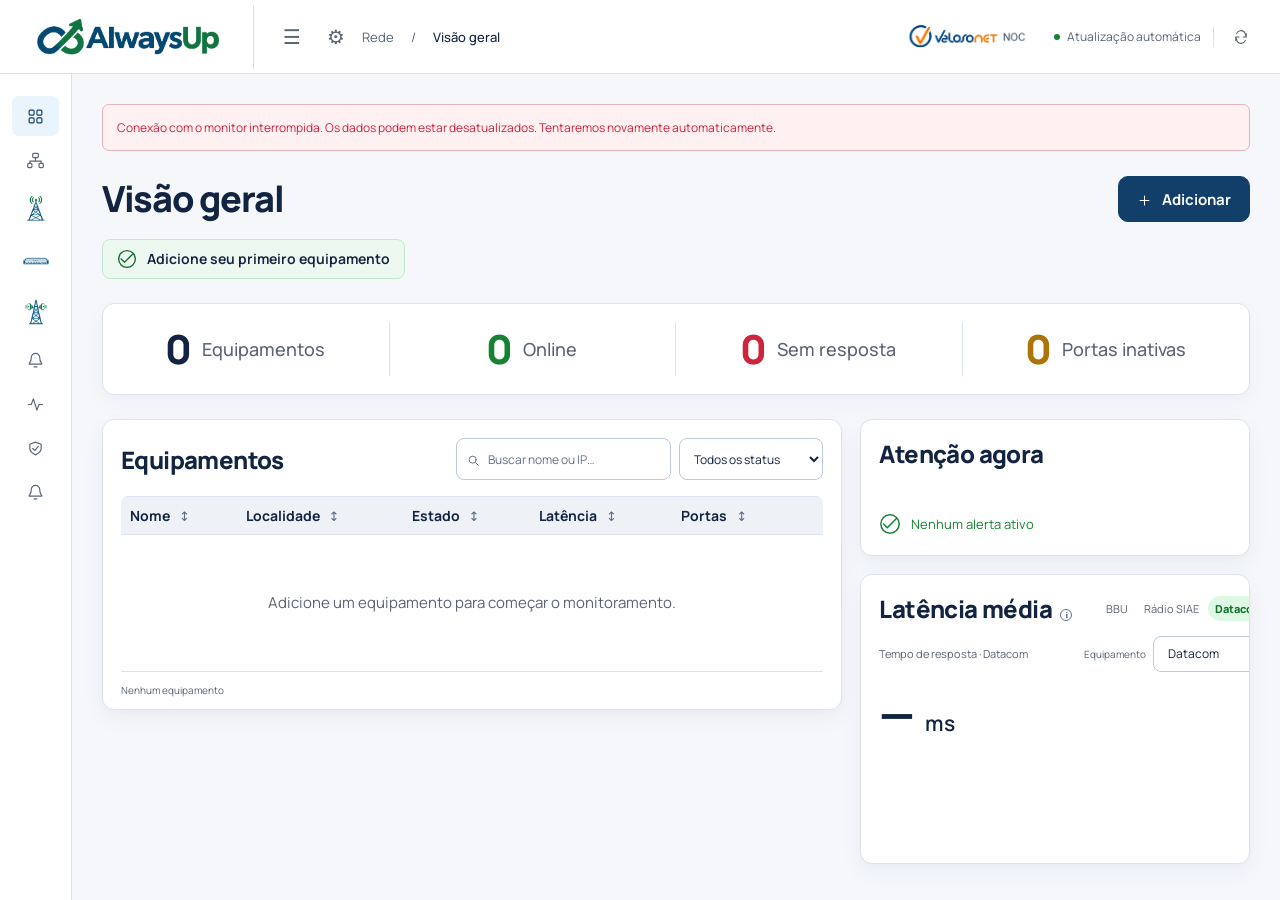
==== static/index.html @ 1c0dcfd3 "Monitora adjacencias OSPF das INFOVIAs pelo Escritorio Tefe" ====
<!DOCTYPE html>
<html lang="pt-BR">
<head><meta charset="utf-8"><meta name="viewport" content="width=device-width,initial-scale=1"><meta name="theme-color" content="#ffffff"><title>AlwaysUp · Monitoramento</title><link rel="icon" type="image/svg+xml" href="/static/favicon.svg"><link rel="stylesheet" href="/static/style.css"><link rel="stylesheet" href="/static/theme.css"><link rel="stylesheet" href="/static/layout.css"><script src="/static/app.js?v=huawei-infovia-ten23-5" defer></script><link rel="stylesheet" href="/static/traffic.css"><script src="/static/traffic.js" defer></script><link rel="stylesheet" href="/static/data-management.css"><script src="/static/data-management.js" defer></script><link rel="stylesheet" href="/static/notifications.css"><script src="/static/notifications.js" defer></script><link rel="stylesheet" href="/static/modern.css?v=latency-kind-1"><link rel="stylesheet" href="/static/backbone.css?v=ospf-9"><script src="/static/radio-map-state.js?v=access-2" defer></script><script src="/static/backbone-layout.js?v=compact-2" defer></script><script src="/static/ospf-state.js?v=1" defer></script><script src="/static/backbone.js?v=ospf-12" defer></script><link rel="stylesheet" href="/static/accessibility.css"><script src="/static/accessibility.js?v=compact-default-1" defer></script><link rel="preload" href="/static/fonts/Manrope-Variable.ttf" as="font" type="font/ttf" crossorigin><link rel="stylesheet" href="/static/typography.css?v=manrope-1"><link rel="stylesheet" href="/static/overview.css?v=compact-1"><script src="/static/overview.js?v=radio-routes-1" defer></script><link rel="stylesheet" href="/static/radio-routes.css?v=compact-2"><link rel="stylesheet" href="/static/equipment-cards.css?v=fluid-grid-3"></head>
<body data-layout="compact" data-view="overview">
<a class="skip-link" href="#main-content">Pular para o conteúdo principal</a>
<aside class="sidebar" id="main-sidebar">
  <a class="brand" href="/" aria-label="AlwaysUp — início"><img class="brand-logo" src="/static/alwaysup.png" alt="AlwaysUp" width="2172" height="724"></a>
  <div class="client-brand"><img src="/static/velosonet-noc.png" alt="Velosonet NOC" width="2172" height="724"></div>
  <div class="nav-label">PAINEL DE REDE</div>
  <nav aria-label="Navegação principal">
    <button class="nav-item active" data-page="overview" aria-current="page"><span data-icon="grid"></span>Visão geral</button>
    <button class="nav-item" data-page="backbone" title="Backbone Veloso NOC" aria-label="Backbone Veloso NOC"><span data-icon="network"></span>Backbone Veloso NOC</button>
    <button class="nav-item" data-page="bbus" title="BBU's"><span data-icon="lte"></span>BBU's<span class="nav-count" id="bbu-count">0</span></button>
    <button class="nav-item" data-page="datacoms" title="Datacoms"><span data-icon="datacom"></span>Datacoms<span class="nav-count" id="datacom-count">0</span></button>
    <button class="nav-item" data-page="siae" title="Rádios SIAE" aria-label="Rádios SIAE"><span data-icon="siae"></span>Rádios SIAE<span class="nav-count" id="siae-count">0</span></button>
    <button class="nav-item" data-page="alerts"><span data-icon="bell"></span>Eventos<span class="alert-dot" id="alert-dot" hidden></span></button>
    <button class="nav-item" data-page="availability" title="Disponibilidade" aria-label="Disponibilidade"><span data-icon="activity"></span>Disponibilidade</button>
    <button class="nav-item" data-page="backups" title="Backups" aria-label="Backups"><span data-icon="shield"></span>Backups</button>
    <button class="nav-item" data-page="notifications" title="Notificações" aria-label="Notificações"><span data-icon="bell"></span>Notificações</button>
  </nav>
</aside>
<div class="app-shell">
<header class="topbar"><div class="topbar-left"><a class="overview-header-brand" href="/" aria-label="AlwaysUp — início"><img src="/static/alwaysup.png" alt="AlwaysUp" width="2172" height="724"></a><button type="button" class="icon-button sidebar-toggle" id="sidebar-toggle" aria-controls="main-sidebar" aria-expanded="true" aria-label="Recolher menu" title="Recolher menu">☰</button><button type="button" class="icon-button menu-preferences" id="menu-preferences" aria-label="Ajustar largura do menu" title="Ajustar menu" aria-haspopup="dialog">⚙</button><div class="breadcrumb">Rede <span>/</span> <strong id="breadcrumb">Visão geral</strong></div></div><div class="topbar-right"><img class="client-brand-mobile" src="/static/velosonet-noc.png" alt="Velosonet NOC" width="2172" height="724"><span class="live-label"><i class="live-dot"></i> Atualização automática</span><span class="top-divider"></span><button class="icon-button" id="refresh" title="Atualizar agora" aria-label="Atualizar agora" data-icon="refresh"></button></div></header>
<main id="main-content" tabindex="-1">
  <div id="connection-error" class="connection-error" role="alert" hidden></div>
  <section class="page-heading"><div><div class="eyebrow">CENTRAL DE OPERAÇÕES</div><h1 id="page-title" tabindex="-1">Visão geral</h1><p id="page-description">Disponibilidade, sinais e eventos da sua rede.</p></div><div class="heading-actions"><button class="button primary" id="add-device"><span data-icon="plus"></span><span id="add-device-label">Adicionar equipamento</span></button></div></section>
  <div class="reading-banner" id="reading-banner" role="status" hidden><span data-icon="info"></span><div><strong>Atualização visual pausada para leitura</strong><span>O monitoramento continua em segundo plano. Feche a saída ou retome para ver as novas leituras.</span></div><button type="button" id="resume-live">Retomar atualização</button></div>
  <div class="status-strip"><span><i class="live-dot"></i><strong id="network-status">Aguardando equipamentos</strong><span class="muted" id="network-subtitle">Adicione seu primeiro dispositivo</span></span><span class="last-update" id="last-update">Sincronizando…</span></div>
  <section class="metrics" id="metrics" aria-label="Resumo da rede"></section>
  <div id="overview-workspace" class="overview-workspace"></div>
  <section class="overview-grid" id="overview-charts">
    <article class="panel chart-panel"><div class="panel-heading"><div><h2>Latência média <span class="info-mark" title="Média por instante das respostas de ping do tipo selecionado. Perdas não contam como zero. A linha é interrompida nos instantes sem respostas.">i</span></h2><p id="latency-scope">Tempo de resposta · Datacom</p></div><label class="latency-filter" for="latency-kind">Equipamento<select id="latency-kind" aria-controls="latency-chart chart-average"><option value="ping">BBU</option><option value="siae">Rádio SIAE</option><option value="datacom" selected>Datacom</option></select></label></div><div class="chart-summary"><strong id="chart-average">— <small>ms</small></strong><span id="latency-sample-scope">Média por instante</span></div><div class="chart-container" id="latency-chart"></div><div class="chart-footer"><span><i class="legend-dot"></i> Latência média</span><span>ICMP · até 720 amostras</span></div></article>
    <article class="panel event-panel"><div class="panel-heading"><div><h2>Últimos eventos</h2><p>O que está acontecendo na sua rede</p></div><span data-icon="activity"></span></div><div id="recent-events"></div><button class="text-button" id="all-events">Ver todos os eventos <span>→</span></button></article>
  </section>
  <span id="devices-home" hidden></span><section class="panel devices-panel" id="devices-section"><div class="panel-heading table-heading"><div><h2><span id="table-title">Equipamentos</span> <span class="count-chip" id="table-count">0</span></h2><p id="table-description">Acompanhe a disponibilidade de cada ponto da rede.</p></div><div class="table-controls" id="device-filters"><label class="search"><span data-icon="search"></span><input type="search" id="search" placeholder="Buscar nome ou IP…" aria-label="Buscar equipamento"></label><label class="sr-only" for="state-filter">Filtrar por status</label><select id="state-filter"><option value="all">Todos os status</option><option value="online">Online</option><option value="unstable">Instável</option><option value="offline">Sem ping</option><option value="pending">Aguardando</option><option value="error">Erro de coleta</option></select></div></div><div class="table-scroll"><table><thead><tr><th>Equipamento</th><th>Endereço IP</th><th>Status</th><th>Latência</th><th>Perdas consecutivas</th><th>Última checagem</th><th><span class="sr-only">Ações</span></th></tr></thead><tbody id="device-rows"></tbody></table></div><div class="table-footer"><span id="table-summary">Nenhum equipamento</span><span><i class="live-dot"></i> Ping por equipamento · alerta após 20 perdas</span></div></section>
  <section class="panel equipment-panel" id="bbu-section" hidden aria-label="Cartões das BBUs"><div class="panel-heading equipment-panel-heading"><div><h2>BBUs monitoradas</h2><p>Ping, latência e perdas por equipamento.</p></div><div class="equipment-card-toolbar" id="bbu-toolbar"></div></div><div class="bbu-card-grid" id="bbu-content"></div></section>
  <section class="panel equipment-panel" id="ports-section" hidden><div class="panel-heading equipment-panel-heading"><div><h2>Datacoms monitorados</h2><p>Portas, sinais e circuitos por equipamento.</p></div><div class="datacom-toolbar equipment-card-toolbar" id="datacom-toolbar" hidden></div><div class="traffic-panel-actions"><button type="button" class="button secondary" id="open-traffic-dashboard"><span data-icon="activity"></span>Consumo 24h</button><span class="subtle-tag">Datacom</span></div></div><div id="ports-content"></div><ul class="circuit-legend" aria-label="Estados dos circuitos"><li><i class="online" aria-hidden="true"></i>Funcionando</li><li><i class="unstable" aria-hidden="true"></i>Alerta</li><li><i class="offline" aria-hidden="true"></i>Sem ping</li><li><i class="pending" aria-hidden="true"></i>Sem leitura</li></ul></section>
  <section class="panel equipment-panel" id="siae-section" hidden><div class="panel-heading equipment-panel-heading"><div><h2>Trechos de rádio</h2><p>Ping e consumo organizados por trecho e rede.</p></div><div class="equipment-card-toolbar" id="radio-toolbar" hidden></div></div><div class="radio-legend" aria-label="Estado dos rádios"><span class="radio-up">● Respondendo até 200 ms</span><span class="radio-high">● Ping acima de 200 ms</span><span class="radio-down">● Sem ping</span><span>● Sem leitura</span></div><div id="siae-content" class="siae-cards"></div></section>
  <section class="panel" id="alerts-section" hidden><div class="panel-heading"><div><h2>Histórico de eventos</h2><p>Quedas, recuperações e erros de coleta.</p></div></div><div id="alerts-content"></div></section>
  <section id="availability-section" hidden aria-labelledby="availability-title">
    <div class="panel report-controls"><div><h2 id="availability-title">Histórico de disponibilidade</h2><p id="availability-period">Carregando período…</p></div><div class="report-actions"><label class="sr-only" for="availability-days">Período do relatório</label><select id="availability-days"><option value="7">7 dias</option><option value="30">30 dias</option></select><button class="button secondary" id="refresh-availability" type="button"><span data-icon="refresh"></span>Atualizar</button></div></div>
    <p class="report-note">O histórico começa nesta atualização. A disponibilidade considera o tempo com resposta ou perda de ping. Erros de coleta e períodos sem medição ficam separados. Quedas confirmadas seguem a regra da 21ª perda consecutiva.</p>
    <p id="availability-error" class="form-error" role="alert" hidden></p>
    <div id="availability-summary" class="report-summary"></div>
    <div class="report-toolbar"><label class="search"><span data-icon="search"></span><input type="search" id="availability-search" placeholder="Buscar nome ou IP…" aria-label="Buscar equipamento no histórico"></label><div class="availability-legend"><span><i class="up"></i>Com resposta</span><span><i class="down"></i>Sem resposta</span><span><i class="error"></i>Erro de coleta</span><span><i class="missing"></i>Sem medição</span></div></div>
    <div id="availability-results" class="availability-grid" aria-live="polite"></div>
  </section>
  <section id="backups-section" hidden aria-labelledby="backups-title">
    <div class="panel backup-intro"><div><div class="eyebrow">SEUS DADOS PROTEGIDOS</div><h2 id="backups-title">Backup do monitoramento</h2><p>Cadastros, histórico e chave das credenciais em um único arquivo.</p></div><button class="button primary" id="create-backup" type="button"><span data-icon="shield"></span>Criar e baixar backup</button></div>
    <p class="report-note">O programa cria uma cópia automática por dia enquanto estiver ligado e mantém as últimas 7. Você também pode guardar até 5 cópias manuais neste computador. Baixe uma cópia para outro local: backups no mesmo disco não protegem contra a perda dele.</p>
    <p class="backup-warning">O arquivo inclui a chave que permite recuperar as credenciais dos equipamentos. Guarde-o em um local protegido e compartilhe somente com pessoas autorizadas.</p>
    <p id="backups-status" class="report-note" role="status"></p>
    <p id="backups-error" class="form-error" role="alert" hidden></p>
    <div class="panel" id="backups-list" aria-live="polite"></div>
    <details class="panel restore-help"><summary>Como restaurar um backup</summary><p>Pare o programa, mantenha o ZIP baixado e restaure em uma pasta nova. Seus dados atuais serão preservados. O backup é validado antes da restauração.</p><h3>Windows · PowerShell</h3><p>Na pasta do projeto, ajuste o caminho do ZIP e execute:</p><pre>.venv\Scripts\python.exe backups.py restore "C:\caminho\backup.zip" --destination ".data-restaurada"
$env:MONITOR_DATA_DIR = "$PWD\.data-restaurada"
.venv\Scripts\python.exe -m uvicorn app:app --host 127.0.0.1 --port 8000</pre><h3>Linux / macOS</h3><pre>.venv/bin/python backups.py restore "/caminho/backup.zip" --destination ".data-restaurada"
MONITOR_DATA_DIR="$PWD/.data-restaurada" bash start.sh</pre><p>Use uma pasta de destino que ainda não exista. Nas próximas inicializações, mantenha MONITOR_DATA_DIR apontando para a pasta restaurada. Não é necessário importar equipamentos novamente.</p></details>
  </section>
  <section id="notifications-section" hidden aria-labelledby="notifications-title">
    <div class="panel notification-intro"><div><div class="eyebrow">ALERTAS FORA DO PAINEL</div><h2 id="notifications-title">Telegram · alertas da sua rede</h2><p>Receba quedas e recuperações em uma conversa ou grupo do Telegram.</p></div><span id="notification-enabled-status" class="subtle-tag">Desativado</span></div>
    <p id="notification-demo-note" class="report-note" hidden>A demonstração não acessa sua configuração nem envia mensagens reais.</p>
    <p id="notification-error" class="form-error" role="alert" hidden></p>
    <p id="notification-feedback" class="report-note" role="status"></p>
    <div class="notification-grid"><form id="notification-form" class="panel notification-form"><fieldset id="notification-fields"><legend>Configuração de envio</legend>
      <label class="notification-toggle"><input type="checkbox" name="enabled">Ativar alertas automáticos</label>
      <p class="report-note">Configure e teste primeiro. Ao ativar, somente novos eventos serão enviados; o histórico anterior não é reenviado.</p>
      <label class="field">Token do bot<input name="token" type="password" autocomplete="new-password" maxlength="4096" placeholder="Token fornecido pelo BotFather"><small id="notification-token-help">O token fica criptografado e nunca é exibido novamente.</small></label>
      <label class="field">Chat ID de destino<input name="chat_id" inputmode="text" maxlength="21" autocomplete="off" placeholder="Ex.: 123456789 ou -1001234567890"><small>Use o ID da sua conversa ou grupo. Não use o telefone nem o ID do bot (número antes dos dois-pontos no token). Grupos costumam ter ID negativo.</small></label>
      <button type="button" class="button secondary" id="find-notification-chats" disabled>Buscar conversas</button><p class="report-note">Salve o token primeiro. Depois envie /start ao bot no Telegram e clique em Buscar conversas.</p>
      <label class="field" id="notification-chat-picker" hidden>Conversas encontradas<select id="notification-chat-options"><option value="">Selecione uma conversa…</option></select><small>Após escolher, salve a configuração para confirmar o destino.</small></label>
      <div class="notification-topics"><strong>Quais eventos enviar</strong><label><input type="checkbox" name="notify_ping" checked>Queda e recuperação de ping (21 perdas)</label><label><input type="checkbox" name="notify_ports" checked>Portas Datacom: Down e recuperação</label><label><input type="checkbox" name="notify_circuits" checked>Circuitos: queda e recuperação pelo Datacom</label><label><input type="checkbox" name="notify_collection">Erros de coleta e recuperação da banda SIAE</label></div>
      <label class="field">Intervalo entre resumos (segundos)<input name="batch_seconds" type="number" min="15" max="300" value="30"><small>Até 3 eventos por mensagem. Ocorrências excedentes aguardam o próximo resumo.</small></label>
      <div class="notification-actions"><button class="button primary" id="save-notification" type="submit">Salvar configuração</button><button class="button secondary" id="test-notification" type="button" disabled>Enviar teste</button></div>
      <p class="report-note">Salvar não envia um teste. O botão Enviar teste envia uma mensagem real ao destino salvo. O envio pelo bot não exige um modelo de mensagem aprovado.</p>
      <button class="text-button" id="remove-notification" type="button">Desativar e remover credenciais</button>
    </fieldset></form>
    <div class="notification-side"><article class="panel notification-help"><h3>Como configurar no Telegram</h3><ol><li>No Telegram, abra o perfil oficial <strong>@BotFather</strong>, envie <code>/newbot</code> e siga as instruções para criar um bot.</li><li>Copie o token fornecido, informe no campo Token do bot e salve com os alertas ainda desativados. Não envie esse token pelo chat.</li><li>Abra uma conversa com seu novo bot e envie <code>/start</code>. Para receber em grupo, adicione o bot ao grupo e envie <code>/start@NomeDoSeuBot</code>.</li><li>Clique em <strong>Buscar conversas</strong>, escolha o destino encontrado e salve. Você também pode informar um Chat ID que já conheça.</li><li>Use <strong>Enviar teste</strong> e confira o recebimento no Telegram. Depois marque <strong>Ativar alertas automáticos</strong> e salve.</li></ol><p>O bot precisa ter permissão para enviar no grupo. Use um bot dedicado ao monitoramento: se ele estiver conectado a outro sistema por webhook, a busca de conversas pode ser recusada. O programa não remove webhooks nem apaga mensagens.</p><p>A busca mostra somente o nome e o ID das conversas que tiveram atividade recente com o bot; não retorna o conteúdo das mensagens. Se a conversa não aparecer, envie /start novamente e repita a busca.</p><a href="https://t.me/BotFather" target="_blank" rel="noopener noreferrer" class="design-options-link">Abrir BotFather ↗</a></article>
    <article class="panel notification-health"><h3>Acompanhamento dos envios</h3><div id="notification-stats"></div><p id="notification-last-success" class="report-note"></p><p class="report-note">As mensagens mostram 🔴 na falha e 🟢 na recuperação, com equipamento, causa e horários de Manaus (UTC−4). A recuperação também informa o tempo fora. O status indica a aceitação pela API do Telegram; confirme o recebimento no Telegram. Erros temporários têm até 3 tentativas. Falhas de configuração pausam a fila até corrigir e salvar ou testar novamente.</p></article></div></div>
    <section class="panel notification-history"><div class="panel-heading"><div><h2>Últimos eventos para envio</h2><p>Eventos agrupados podem compartilhar a mesma mensagem.</p></div><button type="button" class="button secondary" id="refresh-notifications">Atualizar</button></div><div id="notification-history"></div></section>
  </section>

<section id="backbone-section" hidden>
<div class="backbone-toolbar">
 <div class="backbone-overview"><strong>Fibra e rádio</strong></div>
 <div class="backbone-actions"><label class="backbone-view-label" for="backbone-scope">Trecho<select id="backbone-scope"><option value="all">Todos os trechos</option><option value="backbone">Manaus, Coari e Tefé</option><option value="tefe-tabatinga">Tefé → Tabatinga</option></select></label>
  <label class="backbone-view-label" for="backbone-display">Exibir<select id="backbone-display"><option value="traffic">Tráfego</option><option value="full">Todos os detalhes</option><option value="clean">Somente os pontos</option></select></label>
  <div class="map-view-controls" role="group" aria-label="Visualização do mapa"><button class="button secondary" id="backbone-zoom-out" aria-label="Reduzir mapa">−</button><output id="backbone-zoom-level" aria-live="polite">100%</output><button class="button secondary" id="backbone-zoom-in" aria-label="Ampliar mapa">+</button><button class="button secondary" id="backbone-fit">Ajustar à largura</button><button type="button" class="button secondary" id="backbone-fullscreen" aria-pressed="false">Tela cheia</button></div>
 </div>
</div>
<div id="backbone-ospf" class="ospf-panel" role="region" aria-label="OSPF das INFOVIAs no Escritório Tefé"></div>
<p id="backbone-error" class="form-error" hidden></p>
<a class="skip-link" href="#backbone-after-map">Pular o desenho do mapa</a>
<div class="backbone-scroll" tabindex="0" role="region" aria-label="Área de navegação do mapa" aria-describedby="map-move-help"><svg id="backbone-map" data-display="traffic" viewBox="0 0 1920 820" role="group" aria-label="Backbone Veloso NOC · fibras e rádios até Tabatinga"></svg></div>
<div class="backbone-footer" id="backbone-after-map" tabindex="-1">
 <div class="backbone-legend" aria-label="Legenda das fibras e rádios"><span class="up">● Fibra ativa</span><span class="down">● Caída</span><span class="map-radio-up">● Rádio ativo</span><span class="map-radio-high">● Rádio acima de 200 ms</span><span class="error">● Erro de coleta</span><span>┄ Sem leitura / manutenção</span></div>
 <span id="backbone-summary" role="status">Carregando fibras…</span>
 <details class="backbone-help"><summary>Como usar o mapa</summary><div><p class="map-move-help" id="map-move-help">Arraste para mover. Pelo teclado: setas para mover, + e − para zoom. Use Ajustar à largura para ampliar o desenho; se necessário, role para baixo ou use Tela cheia.</p><p class="backbone-note">Passe o mouse, use Tab ou toque em um enlace para consultar seus dados. Cada ponto de rádio agrupa os APs e STs da localidade; clique no ponto ou no enlace para consultar ou cadastrar cada equipamento. Clique em um ponto para cadastrar ou abrir o equipamento. Em Exibir, escolha Todos os detalhes para mostrar IPs e sinais no desenho. As leituras dependem do cadastro e da coleta.</p></div></details>
</div>
</section>
<div id="backbone-info" class="backbone-info" role="region" aria-label="Detalhes da fibra" hidden></div>
<dialog id="backbone-port-dialog"><form id="backbone-port-form"><div class="dialog-heading"><h2>Portas da fibra</h2><button type="button" class="icon-button" id="backbone-port-close" aria-label="Fechar">×</button></div><p id="backbone-port-context"></p><label class="field">Porta da origem<input name="port_a" maxlength="80" placeholder="Ex.: ten-gigabit-ethernet:1/1/3"></label><label class="field">Porta do destino<input name="port_b" maxlength="80" placeholder="Ex.: ten-gigabit-ethernet:1/1/9"></label><label><input name="maintenance" type="checkbox">Em manutenção / reparo</label><p class="muted">Deixe vazio para manter a ponta pendente. Identifique Gigabit e Ten separadamente.</p><p id="backbone-port-error" class="form-error" hidden></p><button class="button primary" type="submit">Salvar portas</button></form></dialog>
</main>
</div>
<dialog id="overview-actions" aria-labelledby="overview-actions-title"><div class="dialog-heading"><h2 id="overview-actions-title">Equipamento</h2><button type="button" class="icon-button" id="overview-actions-close" aria-label="Fechar ações">×</button></div><div id="overview-actions-buttons"></div></dialog>
<dialog id="device-dialog"><form id="device-form"><div class="dialog-heading"><div><div class="eyebrow">NOVO EQUIPAMENTO</div><h2 id="device-dialog-title">Adicionar equipamento</h2></div><button type="button" class="icon-button close-dialog" aria-label="Fechar" data-icon="close"></button></div><p class="dialog-description">Cadastre um IP para começar a acompanhar sua rede.</p><div class="type-picker"><label><input type="radio" name="kind" value="ping" checked><span><span data-icon="lte"></span><strong>BBU (ping)</strong><small>Disponibilidade e latência</small></span></label><label><input type="radio" name="kind" value="datacom"><span><span data-icon="datacom"></span><strong>Datacom / Huawei via SSH</strong><small>Ping, portas e sinal óptico</small></span></label><label class="siae-type"><input type="radio" name="kind" value="siae"><span><span data-icon="siae"></span><strong>Rádio SIAE</strong><small>Ping e consumo dos TRX A + B</small></span></label></div><div id="siae-fields" hidden><div class="form-grid radio-route-fields"><label class="field">Trecho de rádio<select name="radio_route"><option value="tefe-tabatinga">Tefé → Tabatinga</option><option value="coari-tefe">Coari → Tefé</option></select></label><label class="field" id="radio-network-field" hidden>Rede<select name="radio_network"><option value="">Selecione a rede</option><option value="1">Rede 1</option><option value="2">Rede 2</option></select></label></div><details class="advanced" id="siae-config"><summary>Consumo de banda · ALFOplus2</summary><label class="siae-enable"><input type="checkbox" name="siae_enabled">Ativar leitura automática de banda</label><p id="siae-setup-note">Configure o acesso ao rádio para consultar o consumo. A senha e a sessão ficam criptografadas no computador que executa o programa.</p><label class="field">Acesso ao rádio<select name="siae_auth_mode"><option value="login">Login automático com usuário e senha</option><option value="session">Sessão manual (Id)</option></select></label><div id="siae-login-fields"><label class="field">Usuário do rádio<input name="siae_username" maxlength="100" autocomplete="off"></label><label class="field">Senha do rádio<input name="siae_password" type="password" maxlength="500" autocomplete="new-password"><small id="siae-password-help">Informe a senha diretamente aqui. O programa entra no rádio e renova a sessão quando necessário.</small></label></div><div class="form-grid"><label class="field">Protocolo<select name="siae_scheme"><option value="http">HTTP</option><option value="https">HTTPS</option></select></label><label class="field">Porta web<input name="siae_port" type="number" min="1" max="65535" value="80"></label></div><label class="field" id="siae-session-field">Sessão da interface web (Id)<input name="siae_session" type="password" autocomplete="new-password" maxlength="512" placeholder="Cole somente o valor de Id"><small id="siae-session-help">Copie no seu navegador e cole aqui. Não precisa enviar a sessão no chat.</small></label><label class="field">Como o rádio apresenta o tráfego<select name="siae_mode"><option value="single">Uma interface TRX</option><option value="pair">Duas interfaces separadas: TRX A + B</option></select><small>Na tela enviada, TRX é Gi0/3, índice 3. Use duas interfaces apenas quando cada TRX tiver seu próprio contador; não some o mesmo contador duas vezes.</small></label><div class="form-grid"><label class="field"><span id="siae-interface-a-label">Índice da interface TRX</span><input name="siae_interface_a" type="number" min="1" max="2147483647" value="3"></label><label class="field" id="siae-interface-b-field" hidden>Índice da interface TRX B<input name="siae_interface_b" type="number" min="1" max="2147483647"></label></div><label class="field">Intervalo da banda (segundos)<input name="siae_poll_interval" type="number" min="2" max="5" value="2"><small>O consumo usa os bytes recebidos (RX). A primeira consulta prepara a medição; o valor aparece após a próxima leitura válida.</small></label></details></div><label class="field">Nome do equipamento<input name="name" required maxlength="80" placeholder="Ex.: Datacom • Core principal"></label><div class="form-grid"><label class="field">Endereço IP<input name="host" required placeholder="Ex.: 192.168.1.1" autocomplete="off"></label><label class="field">Intervalo do ping (segundos)<input name="interval" type="number" min="1" max="300" value="1" required></label></div><label class="field">Tempo máximo de resposta do ping (segundos)<input name="ping_timeout" type="number" min="1" max="30" step="0.5" value="4" required><small>Independente do intervalo. Se a resposta demorar mais que o intervalo, a próxima tentativa aguarda a atual terminar.</small></label><div class="form-note"><span data-icon="info"></span><span>O alerta “sem ping” aparece na <strong>21ª perda consecutiva</strong>. Uma resposta bem-sucedida zera a contagem.</span></div><div id="ssh-fields" hidden><button type="button" class="button secondary" id="huawei-preset">Usar Huawei S6730 · portas 11, 12 e 23</button><p class="dialog-description">Preenche as portas e os comandos de consulta VRP. Informe as credenciais SSH abaixo para iniciar a leitura.</p><div class="section-divider">CONEXÃO SSH</div><div class="form-grid"><label class="field">Usuário<input name="username" autocomplete="off"></label><label class="field">Porta SSH<input name="ssh_port" type="number" min="1" max="65535" value="22"></label></div><label class="field">Senha<input name="password" type="password" autocomplete="new-password"><small id="password-help">Armazenada de forma criptografada no servidor.</small></label><label class="field">Impressão digital SSH (SHA256)<input name="fingerprint" placeholder="SHA256:…" autocomplete="off"><small>Obtenha a impressão digital por um canal confiável, como o console do equipamento ou o administrador. A chave será verificada antes da autenticação.</small></label><label class="field">Posição no circuito (opcional)<input name="circuit_position" type="text" inputmode="decimal" pattern="[0-9]+([.,][0-9]+)?" placeholder="Ex.: 2.1"><small>Aceita ponto ou vírgula. Ex.: 2 → 2.1 → 2.2 → 3, para trechos com duas rotas. Use posições de 1 a 10000. Os Datacoms sem posição aparecem no final.</small></label><details class="advanced device-circuit-config" id="device-circuit-config"><summary>Ping de circuitos (opcional) <span class="count-chip" id="device-circuit-count">0</span></summary><p>Configure apenas os IPs que este Datacom deve pingar por SSH. Deixe a lista vazia nos demais Datacoms. Se o nome ficar vazio, será usado o IP.</p><div id="device-circuit-rows"></div><button type="button" class="button secondary" id="add-device-circuit"><span data-icon="plus"></span>Adicionar IP</button><p>As alterações nos IPs são aplicadas ao salvar o Datacom. Cancelar mantém a configuração anterior.</p></details><label class="field">Tipo de interface<select name="interface_type"><option value="auto">Automático (tipo único por número)</option><option value="mixed">Gigabit + Ten (selecionar portas)</option><option value="gigabit-ethernet">Gigabit Ethernet (Giga)</option><option value="ten-gigabit-ethernet">Ten Gigabit Ethernet (Ten)</option><option value="hundred-gigabit-ethernet">Hundred Gigabit Ethernet</option></select><small>Escolha um tipo ou Gigabit + Ten para selecionar portas dos dois tipos. Portas com o mesmo número são identificadas separadamente.</small></label><label class="field" id="single-port-field">Portas a acompanhar (opcional)<input name="ports" placeholder="Ex.: 1/1/21, 1/1/22"><small>Deixe vazio para detectar todas as portas. Para selecionar apenas algumas, separe os nomes por vírgula.</small></label><div id="mixed-port-fields" hidden><label class="field">Portas Ten Gigabit<input name="ten_ports" placeholder="Ex.: 10, 11, 12"><small>Use 10, 11, 12 para 1/1/10, 1/1/11 e 1/1/12. Para outro slot, informe o caminho completo.</small></label><label class="field">Portas Gigabit<input name="giga_ports" placeholder="Ex.: 19, 20"><small>Apenas as portas destas listas serão monitoradas. Giga 10 não entra por você ter selecionado Ten 10.</small></label></div><details class="advanced"><summary>Comandos do equipamento</summary><label class="field">Listar portas e descrições<input name="status_command" value="show interface link"></label><label class="field">Consultar sinais ópticos<input name="optics_command" value="show interface transceivers"></label><label class="field">Consultar utilização de banda<input name="utilization_command" value="show interface utilization"><small>Consulta geral, sem {port}. Deixe vazio para desativar apenas a leitura de banda.</small></label><p>O formato de saída varia por modelo. Saídas não reconhecidas aparecem como “Não identificado”, sem inventar medições.</p></details></div><p class="form-error" id="form-error" role="alert" hidden></p><div class="dialog-actions"><button type="button" class="button secondary close-dialog">Cancelar</button><button type="submit" class="button primary" id="save-device"><span data-icon="plus"></span>Adicionar equipamento</button></div></form></dialog>
<dialog id="port-name-dialog"><form id="port-name-form"><div class="dialog-heading"><h2>Nome da porta</h2><button type="button" class="icon-button close-port-name" aria-label="Fechar">×</button></div><p class="dialog-description" id="port-name-context"></p><label class="field">Nome exibido<input name="display_name" id="port-display-name" maxlength="120" placeholder="Ex.: Entrada do circuito • Anori"><small>Deixe vazio para voltar à descrição do equipamento.</small></label><div class="original-description"><span>Descrição no equipamento</span><p id="port-original-description"></p></div><p class="form-error" id="port-name-error" role="alert" hidden></p><div class="dialog-actions"><button type="button" class="button secondary close-port-name">Cancelar</button><button type="submit" class="button primary" id="save-port-name">Salvar nome</button></div></form></dialog>
<dialog id="metric-dialog" aria-labelledby="metric-dialog-title" aria-describedby="metric-dialog-description"><div class="dialog-heading"><h2 id="metric-dialog-title">Resumo da rede</h2><button type="button" class="icon-button" id="close-metric-list" aria-label="Fechar lista" data-icon="close"></button></div><p class="dialog-description" id="metric-dialog-description"></p><p class="metric-list-note" id="metric-dialog-note" hidden>Há Datacoms com erro na consulta SSH. As portas desses equipamentos não têm leitura atual e não entram nesta lista.</p><div id="metric-dialog-results"></div><div class="metric-dialog-footer"><small>A lista permanece estável para leitura. O monitoramento continua.</small><button type="button" class="button secondary" id="refresh-metric-list"><span data-icon="refresh"></span>Atualizar lista</button></div></dialog>
<dialog id="detail-dialog"><div id="detail-content"></div></dialog>
<dialog id="traffic-dialog" aria-labelledby="traffic-title"><div class="dialog-heading"><div><div class="eyebrow">TRÁFEGO RECEBIDO · RX</div><h2 id="traffic-title">Consumo das portas · 24 horas</h2></div><button type="button" class="icon-button" id="close-traffic" aria-label="Fechar gráficos" data-icon="close"></button></div><p class="dialog-description" id="traffic-period">Últimas 24 horas · valores em bps, Kbps, Mbps ou Gbps</p><div class="traffic-filters"><label class="field">Datacom<select id="traffic-device"><option value="all">Todos os Datacoms</option></select></label><label class="field">Porta<select id="traffic-port"><option value="all">Todas as portas</option></select></label><label class="field">Buscar porta<input type="search" id="traffic-search" placeholder="Nome ou número da porta…"></label><button type="button" class="button secondary" id="refresh-traffic"><span data-icon="refresh"></span>Atualizar</button></div><label class="traffic-toggle"><input type="checkbox" id="traffic-include-zero">Incluir portas com apenas leituras zeradas</label><p class="traffic-history-note">O histórico começa com a instalação desta atualização. Falhas de coleta e períodos sem medição aparecem como lacunas. Média e pico consideram apenas leituras válidas.</p><p class="form-error" id="traffic-error" role="alert" hidden></p><div class="traffic-grid" id="traffic-charts" aria-live="polite"></div><div class="traffic-pagination"><span id="traffic-summary"></span><div><button type="button" class="button secondary" id="traffic-prev">Anterior</button><button type="button" class="button secondary" id="traffic-next">Próxima</button></div></div></dialog>
<dialog id="confirm-dialog"><div class="dialog-heading"><h2>Remover equipamento?</h2><button class="icon-button close-confirm" aria-label="Fechar" data-icon="close"></button></div><p id="confirm-description"></p><p class="muted" id="confirm-note">O monitoramento e as amostras de ping serão removidos. O histórico de eventos será preservado.</p><div class="dialog-actions"><button class="button secondary close-confirm">Cancelar</button><button class="button danger" id="confirm-remove">Remover equipamento</button></div></dialog>
<div class="toast" id="toast" role="status" hidden></div>
<dialog id="menu-settings" aria-labelledby="menu-settings-title"><div class="dialog-heading"><h2 id="menu-settings-title">Ajustar menu lateral</h2><button type="button" class="icon-button" id="menu-settings-close" aria-label="Fechar ajustes">×</button></div><label class="field" for="sidebar-width">Largura do menu expandido <output id="sidebar-width-value" for="sidebar-width">232 px</output></label><input type="range" id="sidebar-width" min="180" max="300" step="4" value="232"><p>Preferências salvas neste navegador. Use o botão ☰ para recolher ou expandir o menu.</p><button type="button" class="button secondary" id="sidebar-reset">Restaurar padrão</button></dialog>
</body></html>
---- static/style.css ----
:root{--bg:#f5f7fa;--ink:#1b293e;--muted:#8490a0;--line:#e9edf2;--green:#1ca986;--green-light:#e7f7f1;--navy:#111e31;--red:#de5866;--amber:#d59b2f;--font:'DM Sans',system-ui,sans-serif}*{box-sizing:border-box}body{margin:0;font:14px var(--font);color:var(--ink);background:var(--bg)}button,input,select{font:inherit}button,a,input,select{outline-offset:4px}button{cursor:pointer}button:disabled{cursor:wait;opacity:.65}button,a{ -webkit-tap-highlight-color:transparent}svg{width:19px;height:19px;vertical-align:middle;flex-shrink:0}button{border:0}a{color:inherit;text-decoration:none}[hidden]{display:none!important}.sidebar{position:fixed;inset:0 auto 0 0;width:244px;background:var(--navy);color:#a4afc0;display:flex;flex-direction:column;padding:31px 21px;z-index:10}.brand{display:flex;align-items:center;color:white;font-family:Manrope,var(--font);font-size:35px;font-weight:800;letter-spacing:-2px;padding:0 11px}.brand-dot{color:#57d6b2}.brand-icon{position:relative;background:#59d9b6;border-radius:10px;color:#112737;width:35px;height:35px;font:800 32px Manrope;line-height:29px;text-align:center;margin-right:12px;letter-spacing:-3px}.brand-icon span{font-size:21px;position:absolute;right:4px;top:0;line-height:18px}.workspace{display:flex;align-items:center;gap:10px;margin:34px 0 30px;padding:13px 9px;border:1px solid #2a3647;border-radius:9px;font-size:12px;color:#e2e8f0}.workspace small,.profile small{display:block;color:#8290a6;font-size:10px;margin-top:4px}.workspace-icon{display:grid;place-items:center;width:31px;height:31px;border-radius:7px;background:#2b3d51;color:#a6e9d5;font-weight:700}.chevron{margin-left:auto;color:#8190a6}.nav-label{font-size:9px;letter-spacing:1.5px;font-weight:700;margin:0 13px 15px;color:#65758c}.nav-item{display:flex;align-items:center;gap:12px;width:100%;background:transparent;color:#96a5ba;font-size:12px;padding:14px 12px;border-radius:7px;text-align:left;margin-bottom:5px;transition:.2s}.nav-item svg{width:17px;height:17px}.nav-item:hover{background:#1b2a3f;color:white}.nav-item.active{background:#203c40;color:#70dfbd}.nav-count{margin-left:auto;background:#2b4c4c;padding:2px 6px;border-radius:4px;font-size:10px}.alert-dot{width:6px;height:6px;border-radius:50%;background:#edb36a;margin-left:auto}.sidebar-bottom{margin-top:auto}.monitor-box{background:#17273a;border:1px solid #26364b;padding:15px 13px;border-radius:9px;margin-bottom:23px}.monitor-box strong{font-size:10px;color:#bed0de;margin-left:5px}.monitor-box p{font-size:10px;color:#6f839b;margin:9px 0}.mini-wave{color:#4aab91;letter-spacing:2px;overflow:hidden;white-space:nowrap;font-size:18px;height:23px}.profile{border-top:1px solid #263347;padding:20px 4px 0;display:flex;align-items:center;gap:9px;color:#ced9e6;font-size:11px}.profile>span:last-child{margin-left:auto}.profile svg{width:15px;color:#7d8fa6}.avatar{display:grid;place-items:center;width:33px;height:33px;border-radius:50%;background:#dbeee8;color:#427c6a;font-size:10px;font-weight:700}.profile .avatar{background:#2a4051;color:#b4daca}.avatar.small{width:30px;height:30px;font-size:9px}.app-shell{margin-left:244px}.topbar{height:76px;border-bottom:1px solid var(--line);display:flex;align-items:center;justify-content:space-between;padding:0 37px;background:#fff}.breadcrumb{font-size:11px;color:#8b97a7}.breadcrumb span{padding:0 14px;color:#c0c7d0}.breadcrumb strong{font-weight:500;color:#526177}.topbar-right{display:flex;align-items:center;gap:20px}.live-label{font-size:10px;color:#7c8999;display:flex;align-items:center;gap:7px}.live-dot{display:inline-block;width:6px;height:6px;background:#36b28d;border-radius:50%;flex-shrink:0}.top-divider{height:20px;border-left:1px solid var(--line)}.icon-button{display:inline-flex;align-items:center;justify-content:center;background:transparent;color:#8b97a7;width:30px;height:30px;border-radius:6px}.icon-button:hover{background:#eef2f6;color:var(--ink)}.icon-button svg{width:16px;height:16px}main{max-width:1640px;margin:0 auto;padding:35px 37px 18px}.page-heading{display:flex;align-items:center;justify-content:space-between;gap:20px;margin-bottom:28px}.eyebrow{font-size:9px;letter-spacing:1.7px;color:#8291a3;font-weight:700;margin-bottom:9px}h1{font:750 29px Manrope,var(--font);letter-spacing:-1px;margin:0 0 9px}.page-heading p{margin:0;color:#7e8b9c;font-size:12px}.heading-actions{display:flex;gap:10px}.button{display:inline-flex;align-items:center;justify-content:center;gap:8px;border-radius:7px;font-size:11px;font-weight:600;padding:12px 15px;white-space:nowrap}.button svg{width:15px;height:15px}.primary{background:#1c9f7c;color:#fff;box-shadow:0 3px 5px #16967412}.primary:hover{background:#168568}.secondary{background:#fff;border:1px solid #e0e6ed;color:#627186}.secondary:hover{background:#f3f6f9}.danger{background:#d34c5c;color:#fff}.status-strip{display:flex;align-items:center;justify-content:space-between;margin-bottom:20px;font-size:10px}.status-strip>span:first-child{display:flex;align-items:center;gap:7px}.status-strip strong{font-weight:500;color:#516073}.muted{color:var(--muted)}.last-update{font-size:9px;color:#909bac}.metrics{display:grid;grid-template-columns:repeat(4,minmax(0,1fr));gap:16px;margin-bottom:23px}.metric-card{border:1px solid var(--line);border-radius:10px;background:#fff;padding:19px 20px;position:relative;overflow:hidden}.metric-title{display:flex;align-items:center;justify-content:space-between;color:#788697;font-size:10px}.metric-icon{width:29px;height:29px;border-radius:8px;display:grid;place-items:center;background:#edf2f8;color:#7b8ba0}.metric-icon svg{width:15px;height:15px}.metric-value{font:750 32px Manrope,var(--font);line-height:1.2;margin:6px 0 10px;letter-spacing:-1px}.metric-bottom{font-size:9px;color:#93a0af;display:flex;gap:5px;align-items:center}.metric-bottom strong{font-weight:500;color:#65aa96}.metric-card.green .metric-icon{background:#eaf8f2;color:#2da780}.metric-card.red .metric-icon{background:#fff0f0;color:#df6b75}.metric-card.amber .metric-icon{background:#fff7e8;color:#cb9d48}.metric-card.green .metric-value{color:#279b79}.metric-card.red .metric-value{color:#d96672}.metric-card.amber .metric-value{color:#c39539}.overview-grid{display:grid;grid-template-columns:minmax(0,1.65fr) minmax(280px,1fr);gap:22px;margin-bottom:24px}.panel{background:#fff;border:1px solid var(--line);border-radius:11px;overflow:hidden}.panel-heading{display:flex;justify-content:space-between;align-items:center;gap:15px;padding:21px 22px 0}h2{font:700 13px Manrope,var(--font);letter-spacing:-.15px;margin:0}.panel-heading p{font-size:10px;color:#8c98a7;margin:7px 0 0}.info-mark{font-size:9px;border:1px solid #cbd2da;color:#b4bfcb;width:12px;height:12px;display:inline-grid;place-items:center;border-radius:50%;margin-left:4px;font-family:serif}.subtle-tag{display:flex;align-items:center;gap:5px;border:1px solid #e8ecf1;border-radius:5px;padding:6px 8px;color:#8793a2;font-size:9px;white-space:nowrap}.subtle-tag i{width:4px;height:4px;border-radius:50%;background:#7a889a}.chart-summary{padding:20px 22px 0;display:flex;align-items:baseline;gap:12px}.chart-summary strong{font:750 25px Manrope,var(--font);letter-spacing:-.7px}.chart-summary small{font:400 11px var(--font);color:#9da8b5;letter-spacing:0;margin-left:3px}.chart-summary>span{font-size:9px;color:#95a0ad}.chart-container{height:164px;margin:5px 18px 0;position:relative}.chart-container svg{width:100%;height:100%;display:block;overflow:visible}.chart-empty{display:grid;place-items:center;height:100%;color:#a3adba;font-size:11px;text-align:center}.chart-footer{padding:13px 22px 17px;display:flex;justify-content:space-between;font-size:9px;color:#9aa6b4}.legend-dot{display:inline-block;border-radius:50%;width:5px;height:5px;background:#36ad8c;margin-right:5px}.event-panel .panel-heading>span{color:#a4b0be}.event-item{display:flex;gap:10px;align-items:flex-start;padding:15px 22px;border-bottom:1px solid #f0f3f6}.event-icon{width:28px;height:28px;background:#fff0f0;color:#e2747c;display:grid;place-items:center;border-radius:7px;flex-shrink:0}.event-icon svg{width:14px;height:14px}.event-icon.success{background:#eaf8f2;color:#39aa84}.event-icon.warning{background:#fff7e7;color:#c1943a}.event-body{min-width:0;flex:1}.event-body strong{font-size:10px;font-weight:600;display:block;line-height:1.5}.event-body p{font-size:9px;color:#9ba6b4;margin:4px 0 0;line-height:1.5}.event-time{font-size:8px;color:#a7b0bc;white-space:nowrap;padding-top:2px}.event-panel #recent-events{margin-top:9px;min-height:221px}.event-panel .event-item{padding-top:13px;padding-bottom:13px}.text-button{font-size:10px;color:#719184;background:white;width:100%;padding:13px 22px;display:flex;justify-content:space-between}.text-button:hover{background:#f7faf9}.count-chip{font:500 9px var(--font);padding:3px 6px;border-radius:4px;background:#edf2f6;color:#8392a5;margin-left:5px;vertical-align:middle}.table-heading{padding-bottom:20px}.table-controls{display:flex;gap:9px}.search{display:flex;align-items:center;border:1px solid #e6ebf0;border-radius:6px;padding:0 10px;gap:7px}.search svg{width:13px;height:13px;color:#a9b4c1}.search input{border:0;background:transparent;font-size:10px;width:150px;padding:10px 0;color:#526176;outline:none}.search input::placeholder{color:#a4aebc}select{border:1px solid #e5eaf0;border-radius:6px;background:#fff;color:#7c899a;font-size:10px;padding:9px 26px 9px 10px}.table-scroll{overflow-x:auto}table{width:100%;border-collapse:collapse;text-align:left;white-space:nowrap}th{font-size:9px;color:#919ead;font-weight:500;background:#fbfcfd;padding:12px 17px;border-top:1px solid #edf1f5;border-bottom:1px solid #edf1f5}th:first-child,td:first-child{padding-left:22px}td{font-size:10px;color:#758397;padding:15px 17px;border-bottom:1px solid #f0f3f6}tbody tr:hover{background:#fafcfb}.device-cell{display:flex;gap:10px;align-items:center}.device-icon{width:31px;height:31px;border:1px solid #e6ecf1;background:#f7f9fc;color:#8998a9;display:grid;place-items:center;border-radius:7px}.device-icon svg{width:16px;height:16px}.device-cell strong{display:block;color:#4e5f74;font-size:10px;font-weight:500}.device-cell small{display:block;margin-top:5px;font-size:8px;color:#a2adbb}.ip{font-family:ui-monospace,SFMono-Regular,monospace;font-size:10px;letter-spacing:-.2px}.status-pill{display:inline-flex;align-items:center;gap:5px;padding:5px 8px;border-radius:5px;background:#f0f3f7;color:#8593a4;font-size:9px}.status-pill i{width:4px;height:4px;border-radius:50%;background:currentColor}.status-pill.online,.status-pill.up{background:#eaf8f1;color:#379e7c}.status-pill.offline,.status-pill.down{background:#fff0f0;color:#d96974}.status-pill.unstable,.status-pill.error{background:#fff7e6;color:#c29843}.latency{font-variant-numeric:tabular-nums;color:#637389}.latency .tiny-bars{color:#71b8a2;margin-right:5px;font-size:10px}.latency small{font-size:8px;color:#a4afbd}.loss-value{display:inline-flex;align-items:center;gap:6px}.loss-track{width:38px;height:3px;background:#eef2f6;border-radius:3px;overflow:hidden}.loss-track i{display:block;height:100%;background:#e1b25b}.loss-value.critical{color:#d96b76}.loss-value.critical i{background:#de7e87}.device-actions{display:flex;gap:1px}.device-actions button{width:25px;height:25px}.device-actions svg{width:13px;height:13px}.table-footer{padding:14px 22px;display:flex;justify-content:space-between;gap:10px;color:#9ca7b4;font-size:9px}.table-footer .live-dot{width:4px;height:4px;margin-right:4px}.footer{display:flex;justify-content:space-between;margin-top:26px;font-size:9px;color:#a0abba}.footer strong{font-weight:400;color:#8f9baa}.footer-logo{font:800 14px Manrope,var(--font);color:#879baa;letter-spacing:-.6px;margin-right:8px}.demo-banner{border:1px solid #cbe9df;background:#edf9f4;padding:12px 16px;border-radius:8px;margin-bottom:19px;display:flex;align-items:center;gap:12px;color:#369476}.demo-banner svg{width:17px}.demo-banner strong{font-size:11px;display:block}.demo-banner span{font-size:10px}.demo-banner div>span{display:block;margin-top:3px;color:#6b9c8a}.demo-banner button{background:transparent;color:#38866d;margin-left:auto;font-size:10px;white-space:nowrap}.empty-state{text-align:center;padding:40px 20px;color:#9aa6b5;font-size:11px;white-space:normal}.empty-state>svg{display:block;margin:0 auto 12px;width:30px;height:30px;color:#b5c8c0}.empty-state h3{font-size:13px;color:#65778a;margin:0 0 8px}.empty-state p{max-width:360px;margin:0 auto;line-height:1.7}.empty-state .button{margin-top:18px}.connection-error{border:1px solid #f3c9cc;background:#fff0f0;color:#b75764;font-size:12px;padding:14px;border-radius:7px;margin-bottom:20px}dialog{border:1px solid #e0e7eb;border-radius:15px;color:var(--ink);padding:29px;width:min(570px,calc(100vw - 30px));max-height:90vh;box-shadow:0 25px 100px #13233735}dialog::backdrop{background:#101e365d;backdrop-filter:blur(4px)}.dialog-heading{display:flex;align-items:center;justify-content:space-between;gap:10px}.dialog-heading h2{font-size:21px;letter-spacing:-.7px}.dialog-description{font-size:12px;color:#8c98a6;margin:11px 0 22px}.type-picker{display:grid;grid-template-columns:1fr 1fr;gap:12px;margin-bottom:22px}.type-picker input{position:absolute;opacity:0}.type-picker label>span{display:flex;flex-direction:column;border:1px solid #e2e8ed;border-radius:9px;padding:15px;cursor:pointer;gap:6px;color:#99a5b3}.type-picker strong{font-size:11px;color:#6d7b8b}.type-picker small{font-size:10px}.type-picker input:checked+span{border-color:#51b99a;background:#f3fbf7;color:#249c7b}.type-picker input:checked+span strong{color:#277c64}.type-picker input:focus-visible+span{outline:2px solid var(--green)}.field{display:flex;flex-direction:column;gap:7px;font-size:11px;color:#68788a;margin-bottom:15px}.field input{width:100%;padding:11px 12px;border:1px solid #dfe6ec;border-radius:6px;font-size:12px;background:white;color:#40556b}.field input:focus{outline:2px solid #97d5bf;outline-offset:1px}.field input::placeholder{color:#b0bac6}.field small{font-size:10px;color:#98a4b2;line-height:1.6}.form-grid{display:grid;grid-template-columns:1fr 1fr;gap:15px}.form-note{display:flex;gap:9px;font-size:10px;color:#859686;background:#f3f8f4;padding:12px;border-radius:7px;line-height:1.7;margin:3px 0 19px}.form-note svg{width:15px;margin-top:2px}.form-note strong{font-weight:500}.section-divider{font-size:9px;color:#8c9bac;letter-spacing:1.2px;border-top:1px solid #e8edf2;padding-top:18px;margin-bottom:16px}.advanced{border:1px solid #e6ebef;border-radius:7px;font-size:11px;padding:12px;margin:12px 0}.advanced summary{cursor:pointer;color:#718298}.advanced .field{margin-top:16px}.advanced p{font-size:10px;color:#93a0b0;line-height:1.6}.dialog-actions{display:flex;justify-content:flex-end;gap:10px;margin-top:22px;padding-top:18px;border-top:1px solid var(--line)}.form-error{font-size:11px;color:#bf5865;background:#fff0f0;border-radius:6px;padding:12px;line-height:1.6}.toast{position:fixed;bottom:25px;right:25px;background:#17382f;color:#d0f4e7;padding:16px 22px;border-radius:9px;box-shadow:0 8px 30px #102a3030;z-index:100;font-size:12px}.sr-only{position:absolute;width:1px;height:1px;overflow:hidden;clip:rect(0,0,0,0);white-space:nowrap}.port-device{padding:20px 22px;border-bottom:1px solid var(--line)}.port-device h3{font-size:12px;margin:0 0 6px}.port-device>p{font-size:10px;color:#8f9baa;margin-bottom:15px}.port-cards{display:grid;grid-template-columns:repeat(auto-fill,minmax(180px,1fr));gap:12px;margin-top:15px}.port-card{border:1px solid #e7edf2;border-radius:8px;padding:14px}.port-card-header{display:flex;justify-content:space-between;align-items:center;gap:5px}.port-card-header strong{font:600 11px ui-monospace,monospace}.optical{display:flex;justify-content:space-between;gap:10px;margin-top:18px}.optical span{font-size:9px;color:#8e9baa}.optical strong{display:block;font-size:16px;margin-top:5px;color:#63798a;font-weight:500}.optical small{font-size:9px}.port-card>small{display:block;margin-top:13px;font-size:8px;color:#a3acb8}.port-card details{font-size:9px;color:#8392a2;margin-top:14px}.port-card summary{cursor:pointer}pre{white-space:pre-wrap;word-break:break-word;max-height:200px;overflow:auto;background:#f5f7f9;padding:10px;font-size:10px}.ssh-warning{padding:12px;border-radius:6px;background:#fff7e7;color:#a68036;font-size:11px;line-height:1.6}.detail-summary{display:grid;grid-template-columns:repeat(3,1fr);gap:10px;margin:24px 0}.detail-stat{background:#f5f8fa;border-radius:8px;padding:15px;font-size:10px;color:#8c99aa}.detail-stat strong{display:block;font-size:19px;margin-top:8px;color:#60758a}.detail-chart{height:170px}#confirm-dialog p{font-size:12px;line-height:1.8}#detail-dialog{width:min(730px,calc(100vw - 30px))}@media(min-width:1600px){body{font-size:15px}.metric-card{padding:22px 25px}.metric-value{font-size:37px}td{padding-top:18px;padding-bottom:18px}.chart-container{height:190px}}@media(max-width:1200px){.sidebar{width:207px;padding:28px 14px}.app-shell{margin-left:207px}main{padding:28px 25px 16px}.topbar{padding:0 25px}.heading-actions .button{padding:11px 10px;font-size:10px}.overview-grid{gap:16px;grid-template-columns:minmax(0,1.45fr) minmax(260px,1fr)}.metric-card{padding:16px}.table-heading{align-items:flex-start}.table-controls{flex-direction:column}.search input{width:140px}.status-strip .muted{display:none}.chart-summary>span{display:none}}@media(max-width:950px){.sidebar{width:75px;align-items:center;padding:25px 10px}.brand{font-size:0;padding:0}.brand-dot{display:none}.brand-icon{margin:0}.workspace,.nav-label,.sidebar-bottom{display:none}.sidebar nav{margin-top:45px;width:100%}.nav-item{font-size:0;justify-content:center;padding:15px 0;gap:0}.nav-item svg{width:20px;height:20px}.nav-count,.alert-dot{display:none}.app-shell{margin-left:75px}.overview-grid{grid-template-columns:1fr}.event-panel #recent-events{min-height:0}.heading-actions{flex-direction:column}.metric-card{padding:14px}.metric-title{font-size:9px}.metric-icon{width:24px;height:24px}.metric-bottom{font-size:8px}.footer{gap:15px}}@media(max-width:640px){.sidebar{position:sticky;top:0;width:100%;height:57px;padding:8px 14px;flex-direction:row;justify-content:space-between}.brand-icon{width:29px;height:29px;font-size:26px;line-height:25px}.brand-icon span{font-size:16px}.sidebar nav{margin:0;display:flex;width:auto;gap:7px}.nav-item{width:38px;margin:0;padding:10px}.app-shell{margin-left:0}.topbar{height:51px;padding:0 18px}.topbar-right{gap:12px}.live-label{font-size:0;gap:0}.top-divider{display:none}main{padding:25px 17px 18px}.page-heading{align-items:flex-start;margin-bottom:23px;gap:12px}h1{font-size:25px}.eyebrow{font-size:7px;letter-spacing:1.3px}.page-heading p{font-size:10px;max-width:175px;line-height:1.7}.heading-actions{gap:7px}.heading-actions .button{font-size:9px;padding:9px 8px}.heading-actions .button svg{width:12px}.metrics{grid-template-columns:1fr 1fr;gap:10px;margin-bottom:16px}.metric-title{font-size:10px}.metric-value{font-size:29px}.metric-bottom{font-size:8px}.status-strip{font-size:9px;gap:10px}.last-update{font-size:8px}.overview-grid{gap:16px;margin-bottom:17px}.panel-heading{padding:18px 16px 0}.panel-heading p{font-size:9px}.subtle-tag{font-size:8px;padding:5px}.chart-container{margin:5px 11px 0;height:145px}.chart-summary{padding:17px 16px 0}.chart-footer{padding-left:16px;padding-right:16px;font-size:8px}.table-heading{flex-direction:column;padding-bottom:15px}.table-controls{flex-direction:row;width:100%;gap:7px}.search{flex:1;min-width:0}.search input{width:100%;min-width:0}.table-controls select{max-width:132px;font-size:9px}.table-footer{padding:12px 16px;font-size:8px;align-items:center}.table-footer>span:last-child{max-width:150px;line-height:1.6;text-align:right}.demo-banner{align-items:flex-start;padding:12px;gap:8px}.demo-banner div>span{font-size:9px;line-height:1.6}.demo-banner strong{font-size:10px}.demo-banner button{font-size:9px;white-space:normal;max-width:80px}.footer{font-size:8px;line-height:1.7;flex-direction:column;gap:8px;margin-top:20px}.footer-logo{font-size:13px}.form-grid{gap:10px}.dialog-heading h2{font-size:18px}dialog{padding:20px}.type-picker{gap:8px}.type-picker label>span{padding:12px}.type-picker small{font-size:9px}.detail-stat{padding:11px}.detail-stat strong{font-size:16px}.toast{left:15px;right:15px;bottom:15px;text-align:center}.port-cards{grid-template-columns:1fr 1fr;gap:8px}.port-card{padding:10px}.port-card-header{flex-direction:column;align-items:flex-start}.port-device{padding:18px 16px}}
/* Keep absolutely positioned accessible table labels inside the scroll region. */
.table-scroll{position:relative;max-width:100%}th{position:relative}.chart-container{overflow:hidden}

#devices-section + #ports-section:not([hidden]){margin-top:22px}

.signal-note{font-size:9px;color:#9b8b69;line-height:1.5;margin:10px 0 0}

.reading-banner{display:flex;align-items:center;gap:12px;padding:13px 16px;margin-bottom:18px;border:1px solid #eedcaa;background:#fff9eb;border-radius:8px;color:#9b7837;font-size:11px}.reading-banner strong{display:block;font-size:11px}.reading-banner div>span{display:block;margin-top:4px;font-size:10px;line-height:1.6}.reading-banner button{margin-left:auto;background:transparent;color:#8b6930;font-size:10px;white-space:nowrap}.output-copy{margin-top:12px;padding:7px 9px;font-size:9px}.output-copy svg{width:12px;height:12px}@media(max-width:640px){.reading-banner{flex-wrap:wrap}.reading-banner div{flex:1}.reading-banner button{margin-left:30px}}

.field select{padding:11px 12px;font-size:12px;color:#40556b;width:100%}.field select:focus{outline:2px solid #97d5bf;outline-offset:1px}.port-family{color:#648d9b!important;line-height:1.5}

.ssh-diagnostic{border:1px solid #e6ebef;border-radius:7px;padding:12px;margin-top:12px;font-size:11px;color:#718298}.ssh-diagnostic summary{cursor:pointer}.ssh-diagnostic pre{max-height:320px}

.port-device-title{display:flex;gap:10px;align-items:center;margin-bottom:8px}.port-device-title h3{margin:0}.circuit-position{min-width:27px;height:27px;padding:0 6px;border-radius:7px;background:#e8f5ef;color:#2b9275;display:grid;place-items:center;font-size:11px;font-weight:600}.port-title-row{display:flex;align-items:flex-start;gap:5px;margin-top:10px}.port-display-name{font-size:11px;color:#63798d;line-height:1.6;margin:0;flex:1;min-width:0;overflow-wrap:anywhere}.port-title-row .icon-button{width:23px;height:23px;flex-shrink:0}.port-title-row svg{width:12px;height:12px}.original-description{background:#f5f8fa;padding:12px;border-radius:7px;font-size:11px;color:#8292a4}.original-description span{font-size:10px}.original-description p{color:#64788a;line-height:1.6;margin:7px 0 0;overflow-wrap:anywhere}

.port-traffic{margin:16px 0;padding:12px 0;border-top:1px solid var(--line);border-bottom:1px solid var(--line)}.traffic-heading{font-size:10px;color:#8397a4;margin-bottom:8px}.traffic-values{display:block}.traffic-values>span{font-size:8px;color:#8e9baa;min-width:0}.traffic-values strong{display:block;color:#289879;font-size:16px;font-weight:600;margin:5px 0;overflow-wrap:anywhere}.traffic-values small{font-size:9px;font-weight:400}

.metric-details{flex-shrink:0;transition:background .15s,box-shadow .15s}.metric-details:hover{box-shadow:0 0 0 2px #9fb5c442}.metric-details:focus-visible{outline:2px solid var(--green);outline-offset:3px}#metric-dialog{width:min(740px,calc(100vw - 30px))}.metric-results{list-style:none;padding:0;margin:0}.metric-result{display:flex;align-items:center;gap:16px;padding:16px 0;border-bottom:1px solid var(--line)}.metric-result:first-child{padding-top:0}.metric-result-main{min-width:0;flex:1}.metric-result-name{display:block;font-size:13px;color:#415b70;line-height:1.6;overflow-wrap:anywhere}.metric-result-main p{font-size:11px;color:#7d8fa0;margin:5px 0;line-height:1.6;overflow-wrap:anywhere}.metric-result-main small{display:block;font-size:10px;color:#96a3b2;line-height:1.8;overflow-wrap:anywhere}.metric-result-actions{display:flex;flex-direction:column;align-items:flex-end;gap:10px;flex-shrink:0}.metric-result-actions .button{font-size:10px;padding:8px 10px}.metric-result-actions svg{width:12px;height:12px}.metric-dialog-footer{display:flex;align-items:center;justify-content:space-between;gap:16px;margin-top:20px}.metric-dialog-footer>small{font-size:10px;color:#91a0af;line-height:1.6}.metric-list-note{font-size:11px;color:#a17b37;background:#fff8e9;border:1px solid #efdfbd;border-radius:7px;padding:12px;line-height:1.6}.metric-empty{color:#8c9dad;font-size:12px;text-align:center;padding:30px 10px;line-height:1.7}@media(max-width:640px){.metric-result{align-items:flex-start;flex-direction:column;gap:10px}.metric-result-actions{flex-direction:row;width:100%;justify-content:space-between;align-items:center}.metric-dialog-footer{align-items:flex-start;flex-direction:column;gap:12px}}
---- static/theme.css ----
/* Shared light theme. Compact geometry is defined in layout.css and modern.css. */
:root {
  color-scheme: light;
  --bg: #ffffff;
  --navy: #ffffff;
  --surface: #ffffff;
  --raised: #eef4f8;
  --inset: #f7f9fb;
  --ink: #1b293e;
  --muted: #526479;
  --dim: #607185;
  --line: #dce3eb;
  --accent: #155d89;
  --accent-light: #eaf4fc;
  --green: #16824b;
  --green-light: #edf9f1;
  --red: #b92f39;
  --amber: #925d08;
  --success: #16824b;
  --success-bg: #edf9f1;
  --danger-bg: #fff0f1;
  --warning-bg: #fff8e9;
  --neutral: #607185;
  --neutral-bg: #f0f3f6;
}
body { background: var(--bg); }
body, input, select, button { font-family: system-ui, -apple-system, 'Segoe UI', sans-serif; }
::selection { background: #d8ebfa; color: var(--ink); }
button, a, input, select, summary { outline-color: var(--accent); }
.design-options-link, .device-web-link { color: var(--accent); text-underline-offset: 3px; }
.device-web-link { display: inline-flex; align-items: center; gap: 5px; max-width: 100%; text-decoration: underline; }
.device-web-link span { min-width: 0; overflow-wrap: anywhere; }
.device-web-link svg { width: 12px; height: 12px; flex-shrink: 0; }
.device-web-link:hover { color: #0a4267; }
.sidebar { background: var(--surface); border-right: 1px solid var(--line); }
.brand { padding: 0; letter-spacing: 0; }
.brand-logo { display: block; width: 100%; height: auto; }
.workspace, .monitor-box { background: var(--inset); border-color: var(--line); color: var(--ink); }
.workspace-icon, .avatar, .profile .avatar { background: var(--accent-light); color: var(--accent); }
.workspace small, .profile small, .monitor-box p, .profile svg, .chevron { color: var(--dim); }
.nav-label { color: var(--dim); font-size: 10px; letter-spacing: 1px; }
.nav-item { color: var(--muted); font-size: 13px; }
.nav-item:hover { background: var(--inset); color: var(--ink); }
.nav-item.active { background: var(--accent-light); color: var(--accent); box-shadow: inset 3px 0 0 var(--accent); }
.nav-count { background: #deebf5; color: var(--accent); }
.monitor-box strong, .profile { color: var(--ink); }
.mini-wave { color: var(--success); }
.profile { border-color: var(--line); }
.topbar { background: var(--surface); border-color: var(--line); }
.breadcrumb, .breadcrumb span, .live-label { color: var(--muted); }
.breadcrumb strong { color: var(--ink); }
.top-divider { border-color: var(--line); }
.live-dot { background: var(--success); }
.icon-button { color: var(--muted); }
.icon-button:hover { background: var(--raised); color: var(--accent); }
.eyebrow { color: var(--dim); }
h1, h2 { color: var(--ink); }
.page-heading p { color: var(--muted); line-height: 1.7; }
.primary { background: var(--accent); color: #fff; box-shadow: none; }
.primary:hover { background: #104c72; }
.secondary { background: var(--surface); border-color: #b9c9d8; color: var(--ink); }
.secondary:hover { background: var(--raised); border-color: var(--accent); }
.danger { background: var(--red); color: #fff; }
.status-strip strong { color: var(--ink); }
.last-update { color: var(--muted); }
.panel, .metric-card { background: var(--surface); border-color: var(--line); box-shadow: none; }
.metric-card { border-top: 2px solid var(--accent); }
.metric-title { color: var(--muted); gap: 9px; line-height: 1.6; }
.metric-icon { background: var(--accent-light); color: var(--accent); }
.metric-value { color: var(--ink); }
.metric-bottom { color: var(--dim); line-height: 1.6; flex-wrap: wrap; }
.metric-bottom strong { color: var(--muted); }
.metric-card.green { border-top-color: var(--success); }
.metric-card.red { border-top-color: var(--red); }
.metric-card.amber { border-top-color: var(--amber); }
.metric-card.green .metric-icon { background: var(--success-bg); color: var(--success); }
.metric-card.red .metric-icon { background: var(--danger-bg); color: var(--red); }
.metric-card.amber .metric-icon { background: var(--warning-bg); color: var(--amber); }
.metric-card.green .metric-value { color: var(--success); }
.metric-card.red .metric-value { color: var(--red); }
.metric-card.amber .metric-value { color: var(--amber); }
.panel-heading p { color: var(--muted); line-height: 1.6; }
.info-mark { border-color: var(--dim); color: var(--muted); }
.subtle-tag, .count-chip { background: var(--raised); color: var(--muted); border-color: var(--line); }
.subtle-tag i { background: var(--accent); }
.chart-summary strong { color: var(--ink); }
.chart-summary small, .chart-summary>span, .chart-footer, .chart-empty { color: var(--muted); }
.chart-container svg text { fill: var(--muted); }
.chart-container svg line { stroke: var(--line); }
.chart-container svg path[fill="none"] { stroke: var(--accent); }
.chart-container svg circle { fill: var(--accent); stroke: var(--surface); }
.chart-container svg stop { stop-color: var(--accent); }
.legend-dot { background: var(--accent); }
.event-panel .panel-heading>span { color: var(--muted); }
.event-item { border-color: var(--line); }
.event-body { overflow-wrap: anywhere; }
.event-icon { background: var(--danger-bg); color: var(--red); }
.event-icon.success { background: var(--success-bg); color: var(--success); }
.event-icon.warning { background: var(--warning-bg); color: var(--amber); }
.event-body strong { color: var(--ink); }
.event-body p, .event-time { color: var(--dim); }
.text-button { background: var(--surface); color: var(--accent); }
.text-button:hover { background: var(--raised); }
.search { background: var(--surface); border-color: #b9c9d8; }
.search svg { color: var(--muted); }
.search input { color: var(--ink); }
.search input::placeholder, .field input::placeholder { color: var(--dim); opacity: 1; }
select { background: var(--surface); color: var(--ink); border-color: #b9c9d8; }
th { background: var(--inset); color: var(--muted); border-color: var(--line); }
td { color: var(--ink); border-color: var(--line); }
tbody tr:hover { background: var(--inset); }
.device-icon { background: var(--accent-light); color: var(--accent); border-color: var(--line); }
.device-cell strong { color: var(--ink); font-weight: 600; }
.device-cell small { color: var(--dim); }
.ip { color: var(--accent); }
.status-pill { background: var(--neutral-bg); color: var(--neutral); }
.status-pill.online, .status-pill.up { background: var(--success-bg); color: var(--success); }
.status-pill.offline, .status-pill.down { background: var(--danger-bg); color: var(--red); }
.status-pill.unstable, .status-pill.error { background: var(--warning-bg); color: var(--amber); }
.latency { color: var(--ink); }
.latency small { color: var(--muted); }
.latency .tiny-bars { color: var(--success); }
.loss-track { background: #e7ecf2; }
.loss-track i { background: var(--amber); }
.loss-value.critical { color: var(--red); }
.loss-value.critical i { background: var(--red); }
.table-footer, .footer, .footer strong { color: var(--muted); }
.footer { flex-wrap: wrap; gap: 12px; line-height: 1.8; }
.footer-logo { color: var(--accent); font: 750 11px system-ui, sans-serif; letter-spacing: .6px; }
.demo-banner { background: var(--accent-light); border-color: #b9d5eb; color: var(--accent); }
.demo-banner div>span, .demo-banner button { color: var(--accent); }
.empty-state, .empty-state p { color: var(--muted); }
.empty-state h3 { color: var(--ink); }
.empty-state>svg { color: var(--accent); }
.connection-error, .form-error { background: var(--danger-bg); border-color: #e5b3b8; color: var(--red); }
dialog { background: var(--surface); border-color: #b9c9d8; box-shadow: 0 20px 80px #1b293e30; }
dialog::backdrop { background: #1b293e66; backdrop-filter: blur(3px); }
.dialog-description { color: var(--muted); line-height: 1.7; }
.type-picker label>span { background: var(--inset); border-color: var(--line); color: var(--muted); }
.type-picker strong { color: var(--ink); }
.type-picker input:checked+span { border-color: var(--accent); background: var(--accent-light); color: var(--accent); }
.type-picker input:checked+span strong { color: var(--accent); }
.field { color: var(--ink); }
.field input, .field select { background: var(--surface); border-color: #b9c9d8; color: var(--ink); }
.field small { color: var(--muted); }
.field input:focus, .field select:focus { outline-color: var(--accent); }
.form-note { background: var(--accent-light); color: var(--accent); }
.section-divider { border-color: var(--line); color: var(--muted); }
.advanced, .ssh-diagnostic { border-color: var(--line); color: var(--muted); }
.advanced summary, .advanced p { color: var(--muted); }
.toast { background: var(--ink); color: #fff; border: 1px solid var(--ink); box-shadow: 0 8px 24px #1b293e26; }
.port-device h3 { color: var(--ink); }
.port-device>p { color: var(--muted); line-height: 1.7; }
.port-card { background: var(--surface); border-color: var(--line); }
.port-card-header strong, .port-display-name { color: var(--ink); }
.port-family { color: var(--muted)!important; }
.optical span, .optical small { color: var(--muted); line-height: 1.7; }
.optical strong { color: var(--ink); font-weight: 600; }
.port-card>small { color: var(--dim); }
.port-card details { color: var(--accent); }
.signal-note { color: var(--amber); }
pre { background: var(--inset); color: var(--ink); border: 1px solid var(--line); font-size: 11px; }
.ssh-warning, .reading-banner, .metric-list-note { background: var(--warning-bg); color: var(--amber); border-color: #e4c78f; }
.reading-banner div>span, .reading-banner button { color: var(--amber); }
.detail-stat, .original-description { background: var(--inset); color: var(--muted); }
.detail-stat strong, .original-description p { color: var(--ink); }
.circuit-position { background: var(--raised); color: var(--accent); }
.traffic-heading, .traffic-values>span, .traffic-values small { color: var(--muted); }
.traffic-values strong { color: var(--accent); }
.metric-result-name { color: var(--ink); }
.metric-result-main p, .metric-result-main small, .metric-dialog-footer>small, .metric-empty { color: var(--muted); }
.mobile-device-status, .action-label { display: none; }

/* Existing equipment and form layout. */

body{font-size:15px}h1{font-size:34px}h2{font-size:17px}.page-heading{margin-bottom:26px}.page-heading p{font-size:14px}.eyebrow{font-size:11px}.button{font-size:13px;min-height:42px}.panel-heading{padding-top:24px}.panel-heading p,.dialog-description{font-size:13px}.metric-title{font-size:13px;line-height:1.5}.metric-card{padding:22px}.metric-value{font-size:42px;margin:10px 0}.metric-bottom{font-size:11px}.metric-icon{width:34px;height:34px}.metric-icon svg{width:19px;height:19px}.status-strip{font-size:12px;flex-wrap:wrap;gap:10px}.last-update{font-size:11px}th{font-size:12px;padding:15px}td{font-size:13px;padding:19px 15px}.device-cell strong{font-size:14px;line-height:1.5;overflow-wrap:anywhere}.device-cell small{font-size:11px}.ip{font-size:13px}.status-pill{font-size:11px;padding:6px 9px}.device-icon{width:36px;height:36px;flex-shrink:0}.device-actions{gap:5px}.device-actions button{width:34px;height:34px}.device-actions svg{width:16px;height:16px}.mobile-device-status,.action-label{display:none}.search{min-height:42px}.search input{font-size:13px;width:170px}.table-controls select{min-height:42px;font-size:12px}.table-footer{font-size:11px;line-height:1.7}.event-item{padding:20px 22px;gap:12px}.event-body strong{font-size:14px;line-height:1.7}.event-body p,.event-time{font-size:11px}.event-icon{width:32px;height:32px}.event-icon svg{width:17px;height:17px}.event-panel .event-item{padding-top:17px;padding-bottom:17px}.text-button{font-size:13px;min-height:44px}.chart-footer{font-size:11px}.empty-state{font-size:13px}.empty-state p{font-size:13px}.field{font-size:13px}.field input,.field select{font-size:14px;min-height:45px}.field small{font-size:12px}.dialog-heading h2{font-size:24px}.form-note{font-size:12px}.circuit-position{min-width:34px;height:34px;font-size:13px}.port-device{padding:26px}.port-device-title{gap:12px}.port-device-title h3{font-size:18px;margin:0;overflow-wrap:anywhere}.datacom-heading{display:flex;justify-content:space-between;align-items:flex-start;gap:16px;margin-bottom:24px}.datacom-heading>div:first-child{min-width:0}.datacom-meta{display:flex;flex-wrap:wrap;gap:12px;color:var(--muted);font-size:12px;line-height:1.7;margin:12px 0 0}.datacom-port-counts{display:flex;gap:8px;flex-wrap:wrap;justify-content:flex-end;flex-shrink:0}.datacom-section-heading{display:flex;align-items:center;justify-content:space-between;gap:16px;margin-bottom:18px}.datacom-section-heading h4{font-size:15px;margin:0;color:var(--ink);line-height:1.6}.datacom-section-heading p{font-size:12px;color:var(--muted);margin:6px 0 0;line-height:1.7}.datacom-circuits{background:var(--inset);border:1px solid var(--line);padding:20px;border-radius:12px;margin-bottom:24px}.circuit-empty{font-size:13px;color:var(--muted);line-height:1.8;margin:0}.circuit-cards{display:grid;grid-template-columns:repeat(auto-fit,minmax(260px,1fr));gap:16px}.circuit-card{background:var(--surface);border:1px solid var(--line);border-radius:10px;padding:18px;min-width:0}.circuit-card-header{display:flex;align-items:flex-start;justify-content:space-between;gap:12px}.circuit-card-header h5{font-size:16px;line-height:1.6;margin:0;overflow-wrap:anywhere}.circuit-card-header .status-pill{flex-shrink:0}.circuit-target{display:block;color:var(--accent);font-size:14px;line-height:1.7;margin-top:8px;overflow-wrap:anywhere}.circuit-values{display:grid;grid-template-columns:1fr 1fr;gap:16px;border-top:1px solid var(--line);margin-top:18px;padding-top:18px}.circuit-values>span{font-size:12px;color:var(--muted);line-height:1.6}.circuit-values strong{font-size:25px;color:var(--ink);display:block;margin-top:5px;font-weight:600}.circuit-values small{font-size:12px;font-weight:400}.circuit-batch,.circuit-time{display:block;font-size:12px;color:var(--muted);line-height:1.8}.circuit-batch{margin:14px 0 4px}.circuit-actions{display:flex;gap:8px;align-items:center;margin-top:18px}.circuit-actions .button{font-size:12px;margin-right:auto}.circuit-actions .icon-button{width:36px;height:36px}.circuit-card details{margin-top:18px;border-top:1px solid var(--line);padding-top:14px;color:var(--accent);font-size:12px}.circuit-card summary{cursor:pointer}.ports-subheading{margin-top:4px}.port-cards{grid-template-columns:repeat(auto-fill,minmax(240px,1fr));gap:16px}.port-card{padding:20px}.port-card-header strong{font-size:14px}.port-family{font-size:11px!important}.port-title-row{margin:16px 0}.port-display-name{font-size:16px;font-weight:600;line-height:1.7;color:var(--ink)}.optical-heading{font-size:12px;font-weight:600;color:var(--muted);border-top:1px solid var(--line);padding-top:16px}.optical{margin-top:10px}.optical span,.optical small{font-size:11px}.optical strong{font-size:23px}.traffic-heading{font-size:13px}.traffic-values strong{font-size:28px}.traffic-values small{font-size:12px}.port-card>small,.port-card details,.signal-note{font-size:11px}.port-title-row .icon-button{width:34px;height:34px}.port-title-row svg{width:16px;height:16px}.metric-result-name{font-size:16px}.metric-result-main p,.metric-result-main small,.metric-dialog-footer>small{font-size:12px}.metric-result-actions .button{font-size:12px}.metric-result{padding:20px 0}.metric-empty{font-size:14px}.metric-list-note{font-size:12px}.form-error,.ssh-warning{overflow-wrap:anywhere}.footer{font-size:11px}.footer-logo{font-size:12px}

@media(max-width:1100px){
 .devices-panel thead{position:absolute;width:1px;height:1px;overflow:hidden;clip:rect(0,0,0,0);white-space:nowrap}
 .devices-panel table,.devices-panel tbody{display:block;width:100%}
 .devices-panel .table-scroll{overflow:visible}
 .devices-panel tbody{padding:18px;display:grid;gap:14px}
 .device-row{display:grid;grid-template-columns:repeat(4,minmax(0,1fr));gap:18px;background:var(--surface);border:1px solid var(--line);border-radius:10px;padding:18px}
 .device-row td{display:block;border:0;padding:0;white-space:normal;min-width:0;line-height:1.7;font-size:14px}
 .device-row .device-name-cell{grid-column:1/-1;display:flex;justify-content:space-between;align-items:flex-start;gap:12px;border-bottom:1px solid var(--line);padding-bottom:15px}
 .device-row .device-cell{min-width:0}.device-row .device-cell>div{min-width:0}
 .mobile-device-status{display:block;flex-shrink:0}
 .device-row .device-state-cell{display:none}
 .device-row td[data-label]::before{content:attr(data-label);display:block;color:var(--muted);font:400 11px system-ui,sans-serif;margin-bottom:7px}
 .device-actions-cell{grid-column:1/-1;border-top:1px solid var(--line)!important;padding-top:14px!important}
 .device-actions{justify-content:flex-end;gap:12px}.device-actions button{width:auto;height:40px;gap:7px;padding:9px 12px;background:var(--raised);font-size:12px;color:var(--ink)}
 .device-actions [data-remove]{color:var(--red);background:var(--danger-bg)}.action-label{display:inline}
}
@media(max-width:640px){
 main{padding:24px 16px}h1{font-size:30px}.page-heading{flex-direction:column;align-items:stretch;gap:18px}.page-heading p{font-size:14px;max-width:none}.heading-actions{display:grid;grid-template-columns:1fr 1fr;gap:10px}.heading-actions .button{font-size:12px;padding:12px 10px;white-space:normal}.eyebrow{font-size:10px}.metric-card{padding:17px 14px}.metric-title{font-size:12px;gap:8px}.metric-value{font-size:36px}.metric-bottom{font-size:11px;display:block}.metric-bottom span{display:block}.metric-icon{width:30px;height:30px}.panel-heading{padding:20px 18px 0}.panel-heading p{font-size:12px}.table-controls{display:grid;grid-template-columns:1fr;width:100%;gap:10px}.search input{width:100%;min-width:0;font-size:14px}.table-controls select{width:100%;max-width:none;font-size:13px}.devices-panel tbody{padding:12px}.device-row{grid-template-columns:repeat(2,minmax(0,1fr));padding:16px;gap:16px}.device-cell strong{font-size:14px}.device-cell small{font-size:10px}.device-actions{gap:8px;justify-content:stretch}.device-actions button{flex:1;justify-content:center;padding:10px 6px;font-size:11px;gap:6px}.table-footer{font-size:11px;flex-wrap:wrap;line-height:1.8}.table-footer>span:last-child{max-width:none;text-align:left}.last-update{font-size:11px}.event-body strong{font-size:14px}.event-time{font-size:10px}.event-item{padding:18px}.event-panel .event-item{padding:16px 18px}.datacom-heading{flex-direction:column;gap:14px}.datacom-port-counts{justify-content:flex-start}.port-device{padding:22px 16px}.port-device-title h3{font-size:18px}.datacom-meta{gap:8px;font-size:12px}.datacom-section-heading{align-items:flex-start;flex-direction:column;gap:12px}.datacom-section-heading .button{width:100%;font-size:12px}.datacom-circuits{padding:16px;margin-bottom:24px}.circuit-cards{grid-template-columns:1fr}.circuit-card{padding:16px}.circuit-card-header{gap:8px}.circuit-card-header h5{font-size:15px}.circuit-card-header .status-pill{font-size:10px;padding:6px}.circuit-values{gap:10px}.circuit-values>span{font-size:11px}.circuit-values strong{font-size:24px}.port-cards{grid-template-columns:1fr}.port-card{padding:20px}.port-card-header{flex-direction:row;align-items:center}.metric-result-actions .button{font-size:12px}dialog{padding:22px 18px}.dialog-heading h2{font-size:22px}.dialog-description{font-size:13px}.form-grid{grid-template-columns:1fr}.type-picker{gap:10px}.type-picker label>span{padding:12px}.type-picker strong,.type-picker small{font-size:11px}.footer{font-size:11px}
}

.device-circuit-config>summary{font-weight:600;color:var(--ink)}.device-circuit-config>p{font-size:12px;color:var(--muted);line-height:1.8}.device-circuit-row{margin:16px 0;padding:16px;background:var(--inset);border:1px solid var(--line);border-radius:9px}.device-circuit-row .field{margin-top:0}.device-circuit-row-footer{display:flex;gap:14px;align-items:flex-end;justify-content:space-between}.device-circuit-row-footer .field{flex:1;margin-bottom:0;max-width:230px}.remove-device-circuit{color:var(--red);flex-shrink:0}.device-circuit-config #add-device-circuit{margin-top:6px}.device-circuit-row input{min-width:0}@media(max-width:640px){.device-circuit-row{padding:12px}.device-circuit-row-footer{align-items:stretch;flex-direction:column;gap:12px}.device-circuit-row-footer .field{max-width:none}.device-circuit-config #add-device-circuit{width:100%}}

/* Ping summaries share the signal/traffic card instead of a full-width panel. */
.port-ping{border-top:1px solid var(--line);padding-top:14px;margin-top:16px;min-width:0}.port-ping-caption{font-size:11px;color:var(--muted);margin-bottom:8px}.port-ping-heading{display:flex;align-items:flex-start;justify-content:space-between;gap:8px}.port-ping-heading>strong{font-size:13px;line-height:1.6;overflow-wrap:anywhere;min-width:0}.port-ping-heading .status-pill{font-size:10px;padding:4px 6px;flex-shrink:0}.port-ping-ip{display:block;font-size:11px;color:var(--accent);margin:5px 0 12px;overflow-wrap:anywhere}.port-ping-values{display:grid;grid-template-columns:1fr 1fr;gap:12px}.port-ping-values>span{font-size:10px;line-height:1.6;color:var(--muted)}.port-ping-values strong{display:block;color:var(--ink);font-size:17px;font-weight:600;margin-top:2px}.port-ping-values small{font-size:10px;font-weight:400}.port-ping-time{display:block;color:var(--muted);font-size:10px;margin-top:9px}.port-ping details{font-size:11px;color:var(--accent);margin-top:10px;border:0;padding:0}.port-ping summary{cursor:pointer}.port-ping-batch{font-size:11px;line-height:1.7;color:var(--muted);margin:12px 0}.port-ping-actions{display:flex;flex-wrap:wrap;gap:8px;align-items:center}.port-ping-actions .button{font-size:11px;min-height:32px;padding:7px 9px;margin-right:auto}.port-ping-actions .icon-button{width:30px;height:30px}.port-ping .output-copy{min-height:30px}.port-ping pre{margin-bottom:0}.standalone-circuit{align-self:start}.standalone-circuit .port-ping{margin:0;padding:0;border:0}.standalone-circuit .port-ping-heading>strong{font-size:15px}.unbound-port-note{font-size:11px;line-height:1.7;color:var(--amber);margin:0 0 12px;overflow-wrap:anywhere}
.port-ping-meta{display:flex;align-items:center;justify-content:space-between;gap:8px;margin:6px 0 10px}.port-ping-meta .port-ping-ip{margin:0;min-width:0}.port-ping-meta .port-ping-time{margin:0;flex-shrink:0}
---- static/layout.css ----
/* Shared layouts. The main monitor uses compact; previews can select another model. */
body[data-layout]{--layout-gap:14px;--layout-padding:16px}
body[data-layout] .sidebar{width:210px;padding:25px 18px}
body[data-layout] .app-shell{margin-left:210px}
body[data-layout] .topbar{height:56px;padding:0 26px}
body[data-layout] main{padding:24px 26px}
body[data-layout] .brand-copy strong{font-size:17px}
body[data-layout] .brand-copy small{font-size:8px}
body[data-layout] .brand-icon{width:32px;height:36px}
body[data-layout] h1{font-size:27px;letter-spacing:-.6px}
body[data-layout] .page-heading{margin-bottom:18px}
body[data-layout] .page-heading p{font-size:13px;margin-top:7px}
body[data-layout] .eyebrow{font-size:9px}
body[data-layout] .demo-banner{padding:10px 13px;margin-bottom:16px}
body[data-layout] .demo-banner strong{font-size:12px}
body[data-layout] .demo-banner div>span{font-size:11px}
body[data-layout] .status-strip{margin-bottom:14px;font-size:11px}
body[data-layout] .network-subtitle{font-size:11px}
body[data-layout] .metrics{gap:12px;margin-bottom:18px}
body[data-layout] .metric-card{padding:13px 15px;border-radius:9px}
body[data-layout] .metric-title{font-size:12px;line-height:1.4}
body[data-layout] .metric-icon{width:27px;height:27px}
body[data-layout] .metric-icon svg{width:15px;height:15px}
body[data-layout] .metric-value{font-size:29px;line-height:1.2;margin:9px 0 7px}
body[data-layout] .metric-bottom{font-size:10px;line-height:1.6}
body[data-layout] h2{font-size:16px}
body[data-layout] .panel-heading{padding:18px 18px 0;margin-bottom:14px}
body[data-layout] .panel-heading p{font-size:11px;margin-top:5px}
body[data-layout] .table-heading{gap:14px}
body[data-layout] .search{padding:8px 10px}
body[data-layout] .search input{font-size:12px}
body[data-layout] .table-controls select{font-size:12px;padding:8px 26px 8px 10px}
body[data-layout] th{font-size:10px;padding:10px 13px}
body[data-layout] td{font-size:12px;padding:11px 13px}
body[data-layout] .device-cell strong{font-size:12px}
body[data-layout] .device-cell small{font-size:9px;line-height:1.5;margin-top:3px}
body[data-layout] .device-icon{width:28px;height:28px}
body[data-layout] .device-actions button{width:28px;height:28px}
body[data-layout] .device-actions svg{width:14px;height:14px}
body[data-layout] .table-footer{padding:11px 18px;font-size:10px}
body[data-layout] #ports-section{margin-top:18px}
body[data-layout] .port-device{padding:18px}
body[data-layout] .datacom-heading{margin-bottom:15px;gap:14px}
body[data-layout] .port-device-title{gap:9px}
body[data-layout] .port-device-title h3{font-size:15px;line-height:1.5}
body[data-layout] .circuit-position{width:27px;height:27px;font-size:12px}
body[data-layout] .datacom-meta{font-size:11px;gap:10px;margin-top:5px}
body[data-layout] .datacom-meta .ip{font-size:11px}
body[data-layout] .status-pill{font-size:10px;padding:4px 7px}
body[data-layout] .datacom-section-heading{margin:0 0 12px;gap:10px}
body[data-layout] .datacom-section-heading h4{font-size:12px}
body[data-layout] .datacom-section-heading p{font-size:10px;margin-top:4px}
body[data-layout] .datacom-section-heading .button{min-height:30px;font-size:11px;padding:7px 10px}
body[data-layout] .port-cards{grid-template-columns:repeat(auto-fit,minmax(240px,1fr));gap:var(--layout-gap);align-items:start}
body[data-layout] .port-card{padding:var(--layout-padding);min-width:0;border-radius:8px}
body[data-layout] .port-card-header{flex-direction:row;align-items:center;gap:8px}
body[data-layout] .port-card-header strong{font-size:12px}
body[data-layout] .port-family{font-size:10px!important;margin-top:5px;line-height:1.5}
body[data-layout] .port-title-row{margin:7px 0;gap:6px}
body[data-layout] .port-display-name{font-size:13px;line-height:1.5;overflow-wrap:anywhere}
body[data-layout] .port-title-row .icon-button{width:26px;height:26px;flex-shrink:0}
body[data-layout] .port-title-row svg{width:13px;height:13px}
body[data-layout] .optical-heading{font-size:10px;padding-top:10px}
body[data-layout] .optical{gap:10px;margin-top:7px}
body[data-layout] .optical span{font-size:9px;line-height:1.5}
body[data-layout] .optical strong{font-size:18px;margin-top:6px;line-height:1.3}
body[data-layout] .optical small{font-size:9px}
body[data-layout] .port-traffic{display:flex;align-items:baseline;justify-content:space-between;flex-wrap:wrap;gap:5px 8px;margin:10px 0 6px;padding:8px 0 0;border-bottom:0}
body[data-layout] .traffic-heading{font-size:11px}
body[data-layout] .traffic-values{margin:0}
body[data-layout] .traffic-values strong{font-size:21px;line-height:1.3}
body[data-layout] .traffic-values small{font-size:10px}
body[data-layout] .port-card>small{font-size:10px;margin-top:6px}
body[data-layout] .signal-note{font-size:10px;line-height:1.5;margin:6px 0}
body[data-layout] .port-card>details{font-size:10px;margin-top:10px;padding-top:10px}
body[data-layout] .port-ping{margin-top:11px;padding-top:10px}
body[data-layout] .port-ping-heading>strong{font-size:11px;line-height:1.5}
body[data-layout] .port-ping-heading .status-pill{font-size:9px;padding:3px 5px}
body[data-layout] .port-ping-meta{margin:5px 0 8px}
body[data-layout] .port-ping-ip,body[data-layout] .port-ping-time{font-size:10px}
body[data-layout] .port-ping-values{gap:8px}
body[data-layout] .port-ping-values>span{display:flex;flex-wrap:wrap;align-items:baseline;gap:4px;font-size:10px}
body[data-layout] .port-ping-values strong{font-size:15px;margin:0}
body[data-layout] .port-ping details{font-size:10px;margin-top:8px}
body[data-layout] .standalone-circuit .port-ping{margin:0;padding:0}
body[data-layout] .event-body strong{font-size:13px}
body[data-layout] .event-body p{font-size:11px}
body[data-layout] .footer{font-size:10px;margin-top:20px}

/* More equipment on screen, without scaling the entire browser. */
body[data-layout=compact]{--layout-gap:10px;--layout-padding:12px}
body[data-layout=compact] main{padding:18px 20px}
body[data-layout=compact] h1{font-size:24px}
body[data-layout=compact] .metric-card{padding:10px 12px}
body[data-layout=compact] .metric-value{font-size:25px;margin:5px 0}
body[data-layout=compact] .metric-title{font-size:11px}
body[data-layout=compact] .metric-bottom{display:none}
/* Keep empty tracks so Datacoms with fewer ports use the same compact card width. */
body[data-layout=compact] .port-cards{grid-template-columns:repeat(auto-fill,minmax(190px,1fr))}
body[data-layout=compact] .port-device{padding:14px}
body[data-layout=compact] .port-display-name{font-size:12px}
body[data-layout=compact] .port-title-row{margin:6px 0}
body[data-layout=compact] .optical-heading{padding-top:8px}
body[data-layout=compact] .optical strong{font-size:16px;margin-top:3px}
body[data-layout=compact] .port-traffic{margin-top:8px;padding-top:8px}
body[data-layout=compact] .traffic-values strong{font-size:18px}
body[data-layout=compact] .port-ping{margin-top:8px;padding-top:8px}
body[data-layout=compact] .port-ping-values strong{font-size:14px}

/* SIAE keeps ping independent from the still unconfigured web consumption source. */
body[data-layout] #siae-section{margin-top:18px}
body[data-layout] .siae-cards{display:grid;grid-template-columns:repeat(auto-fill,minmax(190px,1fr));gap:10px;padding:14px}
body[data-layout] .siae-cards>.empty-state{grid-column:1/-1}
body[data-layout] .siae-card .port-card-header{align-items:flex-start}
body[data-layout] .siae-card h3{font-size:12px;line-height:1.5;margin:0;min-width:0;overflow-wrap:anywhere}
body[data-layout] .siae-card .status-pill{flex-shrink:0}
body[data-layout] .siae-address{margin:9px 0 12px;font-size:11px}
body[data-layout] .siae-ping{padding-top:10px;border-top:1px solid var(--line)}
body[data-layout] .siae-trx{display:grid;grid-template-columns:1fr 1fr;gap:8px;margin-top:12px}
body[data-layout] .siae-trx>span{font-size:10px;color:var(--muted)}
body[data-layout] .siae-trx strong{display:block;font-size:14px;color:var(--ink);margin-top:4px}
body[data-layout] .siae-trx small{font-size:10px;font-weight:400}
body[data-layout] .siae-note{font-size:10px;line-height:1.6;margin:12px 0 0;color:var(--muted);overflow-wrap:anywhere}
body[data-layout] .siae-note.pending{color:var(--amber)}
.type-picker .siae-type{grid-column:1/-1}
.type-picker .siae-type>span{display:grid;grid-template-columns:24px 1fr;column-gap:9px}
.type-picker .siae-type>span>span{grid-row:1/3;align-self:center}
#siae-setup-note{color:var(--muted);line-height:1.8}
.siae-enable{display:flex;align-items:center;gap:9px;font-size:13px;margin:16px 0;cursor:pointer}
.siae-enable input{width:17px;height:17px;accent-color:var(--accent)}
body[data-layout] .siae-source{font-size:10px;line-height:1.7;color:var(--muted);margin:12px 0 0}
body[data-layout] .siae-note.error{color:var(--red)}
body[data-layout] .siae-configure{font-size:11px;min-height:30px;padding:7px 9px;gap:7px;margin-top:12px;max-width:100%}
body[data-layout] .siae-configure svg{width:13px;height:13px;flex-shrink:0}
@media(max-width:640px){body[data-layout] .siae-cards{grid-template-columns:1fr;padding:12px}}

/* Rows keep the same port and ping markup and all its existing actions. */
@media(min-width:1200px){
 body[data-layout=list] .port-cards{grid-template-columns:1fr;gap:8px}
 body[data-layout=list] .port-card:not(.standalone-circuit){display:grid;grid-template-columns:115px minmax(145px,1fr) 170px 125px minmax(185px,1fr);column-gap:18px;row-gap:3px;align-items:center;padding:12px 14px}
 body[data-layout=list] .port-card-header{grid-column:1;grid-row:1;flex-wrap:wrap;justify-content:flex-start;gap:5px}
 body[data-layout=list] .port-card-header .status-pill{font-size:9px;padding:3px 5px}
 body[data-layout=list] .port-family{grid-column:1;grid-row:2;margin:0}
 body[data-layout=list] .port-title-row{grid-column:2;grid-row:1/3;margin:0}
 body[data-layout=list] .optical-heading{display:none}
 body[data-layout=list] .optical{grid-column:3;grid-row:1/3;margin:0;gap:12px}
 body[data-layout=list] .optical strong{font-size:16px;margin-top:3px}
 body[data-layout=list] .port-traffic{display:block;grid-column:4;grid-row:1/3;margin:0;padding:0;border:0}
 body[data-layout=list] .traffic-values strong{font-size:18px}
 body[data-layout=list] .port-ping{grid-column:5;grid-row:1/4;margin:0;padding:0 0 0 14px;border-top:0;border-left:1px solid var(--line)}
 body[data-layout=list] .port-ping-heading>strong{font-size:11px}
 body[data-layout=list] .port-ping-meta{margin:3px 0}
 body[data-layout=list] .port-ping-values{display:flex;flex-wrap:wrap;gap:12px}
 body[data-layout=list] .port-ping-values>span{display:flex;align-items:baseline;gap:5px}
 body[data-layout=list] .port-ping-values strong{font-size:13px;margin:0}
 body[data-layout=list] .port-ping details{margin-top:4px}
 body[data-layout=list] .port-card>small{grid-column:1/3;grid-row:3;margin:0}
 body[data-layout=list] .port-card>.signal-note{grid-column:3/5;grid-row:3}
 body[data-layout=list] .port-card>details{grid-column:1/-1;margin-top:5px;padding-top:6px}
 body[data-layout=list] .port-card:not(:has(.port-ping))::after{content:'Sem ping configurado';grid-column:5;grid-row:1/4;border-left:1px solid var(--line);padding-left:14px;font-size:11px;color:var(--muted)}
 body[data-layout=list] .standalone-circuit{max-width:380px}
 body[data-layout=list] .port-card .port-ping~.port-ping{grid-row:auto}
}
@media(max-width:1199px){body[data-layout=list] .port-cards{grid-template-columns:1fr}body[data-layout=list] .port-card{padding:14px}body[data-layout=list] .port-ping{max-width:none}}
@media(max-width:1100px){
 body[data-layout] .sidebar{width:190px;padding:22px 12px}
 body[data-layout] .app-shell{margin-left:190px}
 body[data-layout] .brand-copy strong{font-size:15px}
 body[data-layout] .brand-copy small{font-size:7px}
 body[data-layout] .brand-icon{width:28px}
 body[data-layout] .brand{gap:7px}
 body[data-layout] .devices-panel tbody{padding:12px;gap:10px}
 body[data-layout] .device-row{padding:12px;gap:10px}
 body[data-layout] .device-row td{font-size:12px;padding:0}
 body[data-layout] .device-row .device-name-cell{padding-bottom:10px}
 body[data-layout] .device-row td[data-label]::before{font-size:10px;margin-bottom:4px}
 body[data-layout] .device-actions-cell{padding-top:9px!important}
 body[data-layout] .device-actions button{width:auto;height:32px;font-size:11px}
}
@media(max-width:900px){body[data-layout] .sidebar{width:76px;padding:22px 13px}body[data-layout] .app-shell{margin-left:76px}body[data-layout] .brand-copy{display:none}}
@media(max-width:640px){
 body[data-layout] .sidebar{display:flex;position:sticky;top:0;width:100%;height:57px;padding:8px 14px;flex-direction:row;justify-content:space-between}
 body[data-layout] .app-shell{margin-left:0}
 body[data-layout] .topbar{padding:0 14px}
 body[data-layout] main,body[data-layout=compact] main{padding:18px 12px}
 body[data-layout] h1{font-size:24px}
 body[data-layout] .metrics{gap:8px}
 body[data-layout] .metric-card{padding:11px}
 body[data-layout] .metric-title{font-size:11px}
 body[data-layout] .metric-value{font-size:25px}
 body[data-layout] .metric-bottom{font-size:10px}
 body[data-layout] .panel-heading{padding:14px 12px 0}
 body[data-layout] .port-device{padding:14px 12px}
 body[data-layout] .datacom-heading{flex-direction:row;align-items:flex-start;flex-wrap:wrap;gap:10px}
 body[data-layout] .datacom-port-counts{gap:6px}
 body[data-layout] .datacom-section-heading{flex-direction:row;flex-wrap:wrap;align-items:center}
 body[data-layout] .datacom-section-heading .button{width:auto}
 body[data-layout] .port-cards{grid-template-columns:1fr}
 body[data-layout] .port-title-row .icon-button{width:30px;height:30px}
 body[data-layout] .table-controls select{max-width:none}
 body[data-layout] .demo-banner{align-items:flex-start}
 body[data-layout] .demo-banner div{min-width:0}
 body[data-layout] .device-row{grid-template-columns:repeat(2,minmax(0,1fr))}
}
---- static/traffic.css ----
.traffic-panel-actions{display:flex;align-items:center;gap:10px;flex-wrap:wrap}
.traffic-panel-actions .button{font-size:12px;min-height:34px;padding:8px 11px}
.port-traffic-history{display:inline-flex;align-items:center;gap:6px;background:transparent;color:var(--accent);font:inherit;font-size:10px;min-height:26px;padding:4px 0;margin-top:5px;text-decoration:underline;text-underline-offset:3px;cursor:pointer}
.port-traffic-history svg{width:13px;height:13px}
#traffic-dialog{width:min(1180px,calc(100vw - 24px));padding:24px;max-height:92vh}
#traffic-dialog .dialog-heading h2{font-size:23px}
.traffic-filters{display:grid;grid-template-columns:1fr 1fr 1fr auto;align-items:end;gap:12px;margin-bottom:16px}
.traffic-filters .field{margin:0;font-size:12px;min-width:0}
.traffic-filters select,.traffic-filters input{width:100%;min-width:0;min-height:40px;font-size:12px}
.traffic-filters .button{min-height:40px;font-size:12px}
.traffic-toggle{display:flex;gap:8px;align-items:center;font-size:12px;color:var(--muted);line-height:1.6}
.traffic-toggle input{width:16px;height:16px;accent-color:var(--accent);flex-shrink:0}
.traffic-history-note{font-size:11px;line-height:1.8;color:var(--muted);margin:12px 0 20px}
.traffic-grid{display:grid;grid-template-columns:repeat(2,minmax(0,1fr));gap:16px;min-width:0}
.traffic-chart-card{border:1px solid var(--line);border-radius:10px;background:var(--inset);padding:16px;min-width:0}
.traffic-chart-card h3{font-size:14px;line-height:1.6;overflow-wrap:anywhere;color:var(--ink);margin:0}
.traffic-chart-context{font-size:11px;line-height:1.8;color:var(--muted);overflow-wrap:anywhere;margin:4px 0 12px}
.traffic-chart-stats{display:grid;grid-template-columns:repeat(3,minmax(0,1fr));gap:10px;margin:12px 0 16px;border-top:1px solid var(--line);padding-top:12px}
.traffic-chart-stats>span{font-size:10px;color:var(--muted);line-height:1.6;min-width:0}
.traffic-chart-stats strong{display:block;font-size:18px;color:var(--accent);font-weight:650;overflow-wrap:anywhere;margin-top:4px;font-variant-numeric:tabular-nums}
.traffic-chart-stats small{font-size:10px;font-weight:400}
.traffic-plot{position:relative;min-width:0}
.traffic-plot svg{display:block;width:100%;height:210px;overflow:visible;cursor:crosshair;outline-color:var(--accent)}
.traffic-plot text{fill:var(--muted);font-family:system-ui,sans-serif;font-size:10px}
.traffic-axis{stroke:var(--line);stroke-dasharray:3 5}
.traffic-line{fill:none;stroke:var(--accent);stroke-width:2;stroke-linecap:round;stroke-linejoin:round}
.traffic-dot{fill:var(--accent)}
.traffic-cursor{stroke:var(--accent);stroke-width:1;stroke-dasharray:3 3}
.traffic-cursor-dot{fill:var(--accent);stroke:var(--inset);stroke-width:2}
.traffic-tooltip{position:absolute;z-index:2;pointer-events:none;max-width:min(220px,100%);padding:8px 10px;background:var(--surface);border:1px solid var(--line);border-radius:7px;box-shadow:0 6px 24px #1b293e26;color:var(--ink);font-size:11px;line-height:1.7;top:6px}
.traffic-tooltip strong{display:block;font-size:13px}
.traffic-tooltip small{font-size:10px}
.traffic-chart-foot{display:flex;justify-content:space-between;flex-wrap:wrap;gap:6px;font-size:10px;color:var(--muted);line-height:1.7;margin-top:8px}
.traffic-stale{color:var(--amber)}
.traffic-empty,.traffic-chart-empty{grid-column:1/-1;color:var(--muted);font-size:13px;line-height:1.8;text-align:center;padding:28px 15px;overflow-wrap:anywhere}
.traffic-chart-empty{font-size:12px;min-height:210px;display:grid;place-items:center}
.traffic-pagination{display:flex;align-items:center;justify-content:space-between;flex-wrap:wrap;gap:12px;margin-top:20px;color:var(--muted);font-size:11px}
.traffic-pagination>div{display:flex;gap:8px}
.traffic-pagination .button{font-size:12px;min-height:34px}
@media(max-width:900px){.traffic-filters{grid-template-columns:1fr 1fr}.traffic-grid{grid-template-columns:1fr}}
@media(max-width:640px){#traffic-dialog{padding:20px 12px}#traffic-dialog .dialog-heading h2{font-size:20px}.traffic-filters{gap:12px;grid-template-columns:1fr}.traffic-chart-card{padding:12px}.traffic-chart-stats{gap:6px}.traffic-chart-stats strong{font-size:16px}.traffic-toggle{font-size:11px}.traffic-panel-actions .subtle-tag{display:none}.traffic-tooltip{max-width:190px}}
---- static/data-management.css ----
.report-controls,.backup-intro{display:flex;align-items:center;justify-content:space-between;gap:18px;padding:22px}
.report-controls p,.backup-intro p{color:var(--muted);font-size:12px;line-height:1.7;margin:8px 0 0}
.report-actions{display:flex;align-items:center;gap:10px}.report-actions select{min-height:40px;padding:8px 14px}
.report-note{color:var(--muted);font-size:12px;line-height:1.8;margin:18px 0}
.report-summary{display:grid;grid-template-columns:repeat(3,minmax(0,1fr));gap:14px;margin:20px 0}
.report-summary article{padding:19px}.report-summary span,.report-summary small{display:block;color:var(--muted);font-size:11px;line-height:1.7}
.report-summary strong{display:block;font-size:29px;letter-spacing:-.6px;margin:10px 0;font-variant-numeric:tabular-nums}
.report-toolbar{display:flex;justify-content:space-between;align-items:center;gap:14px;flex-wrap:wrap;margin:24px 0 16px}
.availability-legend{display:flex;flex-wrap:wrap;gap:12px;font-size:10px;color:var(--muted)}.availability-legend span{display:flex;align-items:center;gap:6px}
.availability-legend i{width:7px;height:7px;border-radius:2px}.availability-legend .up{background:var(--success)}.availability-legend .down{background:var(--red)}.availability-legend .error{background:var(--amber)}.availability-legend .missing{background:var(--neutral)}
.availability-grid{display:grid;grid-template-columns:repeat(auto-fill,minmax(300px,1fr));gap:16px}
.availability-card{padding:20px;min-width:0}.availability-card header{display:flex;align-items:flex-start;justify-content:space-between;gap:12px}
.availability-card h3{font-size:13px;margin:0 0 7px;overflow-wrap:anywhere;line-height:1.6}.availability-card header span{font-size:10px;color:var(--muted);overflow-wrap:anywhere}
.availability-value{font-size:22px;font-weight:600;color:var(--success);flex-shrink:0;font-variant-numeric:tabular-nums}
.availability-timeline{display:flex;gap:3px;margin-top:22px;height:38px}.availability-day{flex:1;min-width:0;border-radius:3px}
.availability-range{display:flex;justify-content:space-between;color:var(--dim);font-size:9px;margin-top:8px;gap:8px}
.availability-card dl{display:grid;grid-template-columns:1fr 1fr;gap:16px;margin:22px 0 18px}.availability-card dt{color:var(--muted);font-size:10px;line-height:1.6}
.availability-card dd{font-size:15px;margin:5px 0 0;font-variant-numeric:tabular-nums}.availability-coverage{font-size:10px;line-height:1.8;border-top:1px solid var(--line);padding-top:14px;margin-bottom:0;color:var(--muted)}
.report-empty{padding:28px;text-align:center;color:var(--muted);font-size:12px;line-height:1.8;grid-column:1/-1}
.backup-intro h2{font-size:20px}.backup-warning{padding:15px 18px;background:var(--warning-bg);color:var(--amber);border:1px solid #e4c78f;border-radius:10px;font-size:12px;line-height:1.8}
.backup-row{display:flex;align-items:center;gap:14px;padding:18px 22px;border-bottom:1px solid var(--line)}.backup-row:last-child{border-bottom:0}
.backup-symbol{display:grid;place-items:center;width:36px;height:36px;border-radius:10px;background:var(--success-bg);color:var(--success);flex-shrink:0}
.backup-description{flex:1;min-width:0}.backup-description strong{display:block;font-size:12px}.backup-description span{display:block;font-size:11px;color:var(--muted);margin-top:7px;line-height:1.6}
.restore-help{padding:20px 22px;margin-top:22px}.restore-help summary{cursor:pointer;font-size:13px;font-weight:600}.restore-help p{font-size:12px;line-height:1.8;color:var(--muted)}.restore-help h3{font-size:12px;margin-top:22px}.restore-help pre{overflow:auto;line-height:1.9;padding:14px;white-space:pre}
@media(min-width:641px){body[data-layout] .sidebar{overflow-y:auto}}
@media(min-width:641px) and (max-height:820px){.sidebar .monitor-box{display:none}.sidebar .workspace{margin:24px 0}.sidebar .nav-item{padding-block:11px;min-height:42px;margin-bottom:4px}}
@media(max-width:640px){
 body[data-layout] .sidebar nav{gap:2px}body[data-layout] .sidebar .nav-item{width:34px;min-height:38px;padding:8px;justify-content:center;gap:0}
 .report-controls,.backup-intro{padding:18px 15px;align-items:flex-start;flex-direction:column}.report-actions{width:100%}.report-actions select{flex:1}
 .report-summary{grid-template-columns:1fr;gap:10px}.report-summary article{padding:15px}.report-summary strong{font-size:26px;margin:7px 0}
 .availability-grid{grid-template-columns:1fr}.availability-card{padding:16px}.availability-value{font-size:20px}.availability-legend{gap:9px;font-size:9px}
 .backup-intro .button{width:100%}.backup-row{padding:16px 12px;gap:10px}.backup-symbol{display:none}.backup-description span{font-size:10px}.backup-row .button{padding:9px 10px;font-size:11px}.restore-help{padding:18px 15px}
}
@media(max-width:360px){body[data-layout] .sidebar .nav-item{width:30px;padding:6px}.availability-value{font-size:18px}}
---- static/notifications.css ----
.notification-intro{padding:22px;display:flex;justify-content:space-between;align-items:center;gap:16px;margin-bottom:20px}
.notification-intro p,.notification-help p,.notification-help li{font-size:12px;line-height:1.9;color:var(--muted)}
.notification-grid{display:grid;grid-template-columns:minmax(0,1.1fr) minmax(0,1fr);gap:20px;align-items:start}
.notification-form,.notification-help,.notification-health{padding:22px}.notification-form fieldset{border:0;padding:0;margin:0;min-width:0}
.notification-form legend{font-size:15px;font-weight:600;margin-bottom:20px}.notification-form .field{margin-top:20px}
.notification-toggle,.notification-topics label{display:flex;align-items:center;gap:9px;font-size:12px;line-height:1.8;cursor:pointer}
.notification-toggle input,.notification-topics input{width:17px;height:17px;flex-shrink:0;accent-color:var(--accent)}
.notification-topics{display:grid;gap:12px;margin:24px 0}.notification-topics strong{font-size:12px;margin-bottom:5px}
.notification-actions{display:flex;flex-wrap:wrap;gap:10px;margin-top:22px}.notification-side{display:grid;gap:20px}
.notification-help h3,.notification-health h3{font-size:14px;margin:0 0 18px}.notification-help ol{padding-left:20px}.notification-help li{padding-left:4px;margin-bottom:14px}
.notification-help blockquote{border-left:3px solid var(--accent);padding:13px 15px;background:var(--inset);margin:18px 0;font-size:12px;line-height:1.9}
.notification-help a{font-size:12px}.notification-health dl{display:grid;grid-template-columns:repeat(3,1fr);gap:12px}.notification-health dt{font-size:10px;color:var(--muted)}.notification-health dd{font-size:23px;margin:10px 0}
.notification-history{margin-top:22px}.notification-history .panel-heading{padding-bottom:10px}
.notification-event{display:flex;justify-content:space-between;gap:16px;padding:17px 22px;border-top:1px solid var(--line)}.notification-event>div{min-width:0}
.notification-event strong{font-size:12px;overflow-wrap:anywhere}.notification-event p{font-size:11px;line-height:1.8;color:var(--muted);margin:6px 0;overflow-wrap:anywhere}.notification-event small{font-size:10px;color:var(--dim)}.notification-event .status-pill{align-self:start;white-space:nowrap}
#remove-notification{border-radius:8px;background:var(--danger-bg);color:var(--red);font-size:11px}
.notification-form fieldset:disabled{opacity:.5}#notification-enabled-status.active{color:var(--success);border-color:#65deb34a}#notification-enabled-status.blocked{color:var(--amber);border-color:#fcd58b4a}
@media(max-width:1100px){.notification-grid{grid-template-columns:1fr}.notification-side{grid-template-columns:1fr 1fr}}
@media(max-width:640px){.notification-intro{padding:18px 15px;align-items:flex-start;flex-direction:column}.notification-form,.notification-help,.notification-health{padding:18px 15px}.notification-side{grid-template-columns:1fr}.notification-event{padding:15px;gap:10px;flex-direction:column}.notification-actions .button{flex:1}.notification-event .status-pill{font-size:10px}}
---- static/modern.css ----
/* White compact workspace: shared colors live in theme.css. */
body { background: var(--bg); }
.equipment-icon { display: inline-block; width: 32px; height: 32px; object-fit: contain; vertical-align: middle; flex-shrink: 0; }
.nav-item>span:first-child { display: inline-flex; align-items: center; justify-content: center; flex-shrink: 0; }
.nav-item .equipment-icon { width: 26px; height: 26px; }
body[data-layout] .device-icon { width: 38px; height: 38px; }
.equipment-title { display: flex; align-items: center; gap: 8px; min-width: 0; }
.equipment-title>span { min-width: 0; overflow-wrap: anywhere; }
.type-picker .equipment-icon { width: 30px; height: 30px; }
.metric-icon .equipment-icon { width: 28px; height: 28px; }
@media(max-width:640px) { .nav-item .equipment-icon { width: 23px; height: 23px; } }
body[data-layout] .sidebar { width: 210px; padding: 16px 14px; background: var(--surface); border-color: var(--line); }
body[data-layout] .app-shell { margin-left: 210px; }
body[data-layout] .brand { display: flex; align-items: center; width: 100%; height: 64px; overflow: hidden; }
body[data-layout] .brand-logo { flex-shrink: 0; width: 182px; max-width: none; height: auto; }
.client-brand { display: flex; justify-content: center; padding: 0 0 12px; border-bottom: 1px solid var(--line); }
.client-brand img { display: block; width: 112px; height: auto; }
.client-brand-mobile { display: none; }
body[data-layout] .sidebar>.nav-label { margin-top: 18px; }
body[data-layout] .workspace { margin: 14px 0 20px; padding: 0 0 16px; background: transparent; border: 0; border-bottom: 1px solid var(--line); border-radius: 0; }
.workspace .chevron { display: none; }
.nav-label { font-size: 9px; letter-spacing: 1.2px; }
body[data-layout] .nav-item { min-height: 40px; padding: 11px 10px; margin-bottom: 4px; border-radius: 7px; transition: background .18s, color .18s; }
.nav-item.active { box-shadow: none; }
.nav-item.active > span:first-child { color: var(--accent); }
.nav-count { border-radius: 5px; }
body[data-layout] .topbar { height: 52px; padding: 0 20px; background: var(--surface); }
.topbar-right { gap: 12px; }
.live-label { color: var(--muted); }
body[data-layout=compact] main { padding: 18px 20px; }
body[data-layout] .page-heading { margin-bottom: 16px; padding-bottom: 14px; border-bottom: 1px solid var(--line); }
body[data-layout] h1 { font-size: 24px; font-weight: 700; letter-spacing: -.6px; margin-bottom: 5px; }
body[data-layout] .eyebrow { color: var(--dim); font-size: 9px; letter-spacing: 1.2px; margin-bottom: 6px; }
body[data-layout] .page-heading p { font-size: 12px; }
.button { min-height: 36px; border-radius: 7px; transition: background .18s, border-color .18s; }
.primary { background: var(--accent); box-shadow: none; }
.secondary { background: var(--surface); border-color: #b9c9d8; color: var(--ink); }
body[data-layout] .status-strip { margin-bottom: 12px; gap: 10px; line-height: 1.6; }
.status-strip > span:first-child { flex-wrap: wrap; }
body[data-layout] .metrics { gap: 10px; margin-bottom: 16px; }
body[data-layout=compact] .metric-card { padding: 10px 12px; border-radius: 8px; background: var(--surface); }
body[data-layout] .metric-title { color: var(--muted); font-size: 11px; }
body[data-layout] .metric-icon { width: 27px; height: 27px; border-radius: 7px; }
body[data-layout=compact] .metric-value { font-size: 25px; margin: 5px 0; font-weight: 650; font-variant-numeric: tabular-nums; }
body[data-layout=compact] .metric-bottom { display: none; }
.panel { border-radius: 9px; box-shadow: none; }
body[data-layout] .panel-heading { padding: 16px 16px 0; margin-bottom: 12px; }
body[data-layout] h2 { font-size: 15px; font-weight: 600; }
.overview-grid { gap: 14px; }
.chart-container svg line { stroke-dasharray: 3 5; }
.subtle-tag, .count-chip { border-radius: 5px; }
.search, select { background-color: var(--surface); border-color: #b9c9d8; border-radius: 7px; }
.search:focus-within { border-color: var(--accent); box-shadow: 0 0 0 3px #155d8914; }
body[data-layout] th { background: var(--inset); color: var(--muted); font-size: 10px; padding-top: 10px; padding-bottom: 10px; }
body[data-layout] td { padding-top: 11px; padding-bottom: 11px; border-color: var(--line); }
.device-icon { border-radius: 7px; }
body[data-layout] .status-pill { border-radius: 5px; padding: 4px 7px; font-weight: 600; }
body[data-layout] .table-footer { padding: 11px 16px; }
body[data-layout] .port-device { padding: 14px; }
body[data-layout] .datacom-heading { margin-bottom: 12px; }
body[data-layout] .port-cards { gap: 10px; }
body[data-layout] .port-card { border-radius: 7px; border-color: var(--line); background: var(--surface); }
body[data-layout] .port-card-header strong { color: var(--ink); }
body[data-layout] .traffic-values strong { color: var(--accent); font-variant-numeric: tabular-nums; }
dialog { border-radius: 12px; }
.field input, .field select { border-radius: 7px; }
button:focus-visible, a:focus-visible, summary:focus-visible { outline: 2px solid var(--accent); outline-offset: 3px; }
body[data-layout] .footer { margin-top: 20px; color: var(--dim); }
.heading-actions:has(>.button:only-child) { display: flex; justify-content: flex-end; }

/* Color follows the circuit ping, independently of the physical port state. */
.circuit-legend { display: flex; flex-wrap: wrap; gap: 8px 16px; list-style: none; margin: 0; padding: 0 16px 12px; border-bottom: 1px solid var(--line); color: var(--muted); font-size: 11px; }
.circuit-legend li { display: flex; align-items: center; gap: 6px; }
.circuit-legend i { width: 7px; height: 7px; border-radius: 50%; background: var(--neutral); }
.circuit-legend .online { background: var(--success); }
.circuit-legend .unstable { background: var(--amber); }
.circuit-legend .offline { background: var(--red); }
body[data-layout] .port-ping[data-state] { --circuit-color: var(--neutral); --circuit-bg: var(--neutral-bg); margin-top: 10px; padding: 9px 10px; background: var(--circuit-bg); border: 1px solid var(--line); border-left: 3px solid var(--circuit-color); border-radius: 6px; }
body[data-layout] .port-ping[data-state=online] { --circuit-color: var(--success); --circuit-bg: var(--success-bg); }
body[data-layout] .port-ping[data-state=offline] { --circuit-color: var(--red); --circuit-bg: var(--danger-bg); }
body[data-layout] .port-ping[data-state=unstable], body[data-layout] .port-ping[data-state=error] { --circuit-color: var(--amber); --circuit-bg: var(--warning-bg); }
body[data-layout] .port-ping[data-state] .port-ping-heading { flex-wrap: wrap; gap: 4px 8px; }
body[data-layout] .port-ping[data-state] .port-ping-heading>strong { color: var(--ink); flex: 1 1 90px; }
body[data-layout] .port-ping[data-state] .port-ping-values { gap: 6px; }
body[data-layout] .port-ping[data-state] .port-ping-values>span { color: var(--muted); }
body[data-layout] .port-ping[data-state] .port-ping-values strong { color: var(--ink); }
body[data-layout] .standalone-circuit .port-ping[data-state] { margin-top: 0; }
body[data-layout] .port-ping[data-state] pre { max-width: 100%; }

/* Datacoms follow the approved preview: summary, filters, then port cards. */
body[data-view=datacoms] .page-heading { border: 0; padding-bottom: 0; }
body[data-layout][data-view=datacoms] .topbar { height: 48px; }
body[data-layout][data-view=datacoms] main { padding-top: 14px; }
body[data-layout][data-view=datacoms] .page-heading h1 { margin: 0 0 4px; line-height: 1.2; }
body[data-layout][data-view=datacoms] .page-heading p { margin: 0; line-height: 1.5; }
body[data-view=datacoms] .page-heading .eyebrow, body[data-view=datacoms] .status-strip { display: none; }
body[data-layout][data-view=datacoms] .metric-card { position: relative; min-height: 64px; padding: 8px 12px 8px 52px; border: 1px solid var(--line); }
body[data-layout][data-view=datacoms] .metric-title { display: block; font-size: 12px; line-height: 1.5; color: var(--ink); }
body[data-layout][data-view=datacoms] .metric-icon { position: absolute; left: 12px; top: 17px; width: 28px; height: 28px; background: transparent; color: var(--accent); }
body[data-view=datacoms] .metric-icon svg { width: 25px; height: 25px; }
body[data-layout][data-view=datacoms] .metric-value { margin: 0; font-size: 23px; line-height: 1.2; color: var(--ink); }
body[data-layout][data-view=datacoms] .metric-card.green .metric-icon { color: var(--success); }
body[data-layout][data-view=datacoms] .metric-card.amber .metric-icon { color: var(--amber); }
body[data-layout][data-view=datacoms] .metric-card.red .metric-icon { color: var(--red); }
.datacom-toolbar { display: flex; gap: 12px; align-items: center; margin-bottom: 12px; }
.datacom-toolbar .table-controls { display: flex; gap: 12px; align-items: center; }
.datacom-toolbar .search { width: min(340px,35vw); min-height: 34px; padding: 7px 10px; }
.datacom-toolbar .search input { width: 100%; min-width: 0; }
body[data-layout] .datacom-toolbar .search { min-height: 34px; padding: 6px 10px; }
body[data-layout] .datacom-toolbar .search input { padding: 0; }
.datacom-toolbar select { min-height: 34px; padding-block: 7px; }
.datacom-toolbar .button { min-height: 34px; padding: 7px 12px; font-size: 12px; color: var(--accent); }
body[data-view=datacoms] #ports-section { margin-top: 0; border: 0; background: transparent; }
body[data-view=datacoms] #ports-section>.panel-heading { display: none; }
body[data-layout][data-view=datacoms] .port-device { padding: 8px 0 12px; }
body[data-layout][data-view=datacoms] .datacom-heading { margin-bottom: 6px; gap: 12px; align-items: center; }
body[data-layout][data-view=datacoms] .port-device-title { margin-bottom: 0; }
body[data-layout][data-view=datacoms] .datacom-meta { gap: 8px; margin: 4px 0 0 36px; font-size: 10px; }
body[data-layout][data-view=datacoms] .datacom-meta .status-pill { font-size: 9px; padding: 2px 5px; }
.datacom-tools { display: flex; align-items: center; justify-content: flex-end; gap: 8px; flex-wrap: wrap; }
.datacom-tools .device-actions { gap: 2px; }
body[data-layout] .datacom-tools .device-actions button { width: 28px; height: 28px; padding: 4px; }
.datacom-tools .button { min-height: 30px; padding: 6px 10px; font-size: 11px; }
body[data-layout][data-view=datacoms] .port-cards { grid-template-columns: repeat(4,minmax(0,1fr)); gap: 10px; }
body[data-layout][data-view=datacoms] .port-card { padding: 10px 12px; }
body[data-layout][data-view=datacoms] .port-title-row { margin: 4px 0; }
body[data-layout][data-view=datacoms] .port-title-row .icon-button { width: 24px; height: 24px; }
body[data-layout][data-view=datacoms] .optical-heading { padding-top: 6px; }
body[data-layout][data-view=datacoms] .optical { margin-top: 4px; }
body[data-layout][data-view=datacoms] .port-traffic { padding-top: 6px; margin: 6px 0 0; }
body[data-layout][data-view=datacoms] .traffic-heading { margin-bottom: 0; }
body[data-layout][data-view=datacoms] .traffic-values strong { margin: 0; }
.port-reading { display: flex; justify-content: space-between; align-items: center; gap: 8px; color: var(--dim); font-size: 10px; }
.port-reading>small { font-size: inherit; }
.port-reading .port-traffic-history { margin: 0; min-height: 20px; }
body[data-layout][data-view=datacoms] .port-ping[data-state] { margin-top: 6px; padding: 7px 9px; }
body[data-layout][data-view=datacoms] .port-ping-values { margin-top: 5px; }
body[data-layout][data-view=datacoms] .port-card>details { margin-top: 4px; padding-top: 4px; }
body[data-view=datacoms] .circuit-legend { border-top: 1px solid var(--line); border-bottom: 0; padding: 12px 0; }

@media (min-width:1101px) {
  body[data-layout] .sidebar { width: 232px; }
  body[data-layout] .app-shell { margin-left: 232px; }
  body[data-layout] .brand-logo { width: 204px; }
}
@media (max-width:1199px) and (min-width:901px) {
  body[data-layout][data-view=datacoms] .port-cards { grid-template-columns: repeat(3,minmax(0,1fr)); }
}
@media (max-width:900px) and (min-width:641px) {
  body[data-layout][data-view=datacoms] .port-cards { grid-template-columns: repeat(2,minmax(0,1fr)); }
  body[data-layout][data-view=datacoms] .datacom-heading { align-items: flex-start; flex-direction: column; }
}
@media (max-width:1100px) and (min-width:901px) {
  body[data-layout] .sidebar { width: 190px; padding-inline: 12px; }
  body[data-layout] .app-shell { margin-left: 190px; }
  body[data-layout] .brand-logo { width: 166px; }
  .heading-actions { flex-wrap: wrap; justify-content: flex-end; }
}
@media (max-width:900px) and (min-width:641px) {
  body[data-layout] .sidebar { width: 76px; padding: 16px 13px; }
  body[data-layout] .app-shell { margin-left: 76px; }
  body[data-layout] .brand { height: 44px; width: 46px; }
  body[data-layout] .brand-logo { width: 160px; transform: translateX(-3px); }
  body[data-layout] .sidebar .nav-item { font-size: 0; justify-content: center; gap: 0; }
  .sidebar .workspace, .sidebar .nav-label, .sidebar .nav-count, .sidebar .alert-dot { display: none; }
}
@media (max-width:640px) {
  .topbar-right .live-label, .topbar-right .top-divider { display: none; }
  body[data-layout] .sidebar { width: 100%; height: 58px; padding: 7px 10px; gap: 8px; background: var(--surface); border-bottom: 1px solid var(--line); }
  body[data-layout] .brand { flex: 0 0 44px; width: 44px; height: 44px; }
  body[data-layout] .brand-logo { width: 160px; transform: translateX(-3px); }
  body[data-layout] .sidebar nav { flex: 1; min-width: 0; width: auto; overflow-x: auto; justify-content: flex-end; }
  body[data-layout] .sidebar .nav-item { flex-shrink: 0; width: 34px; min-height: 40px; padding: 8px; gap: 0; margin-bottom: 0; font-size: 0; }
  body[data-layout] .app-shell { margin-left: 0; }
  body[data-layout] .topbar { height: 46px; padding: 0 12px; }
  body[data-layout=compact] main { padding: 16px 12px; }
  body[data-layout] .page-heading { gap: 14px; margin-bottom: 16px; padding-bottom: 14px; }
  .heading-actions:has(>.button:only-child)>.button { width: 100%; }
  .heading-actions .button { min-height: 44px; }
  body[data-layout] .metrics { gap: 8px; }
  body[data-layout=compact] .metric-card { padding: 11px; }
  body[data-layout] .metric-title { font-size: 11px; }
  body[data-layout] .status-strip { align-items: flex-start; }
  .status-strip .muted { flex-basis: 100%; margin-left: 13px; }
  body[data-layout] .panel-heading { padding: 14px 12px 0; }
  body[data-layout] .device-row td { padding: 0; }
  body[data-layout] .port-cards { grid-template-columns: 1fr; }
  .circuit-legend { padding-inline: 12px; gap: 8px 12px; font-size: 10px; }
  .datacom-toolbar { flex-wrap: wrap; gap: 8px; }
  .datacom-toolbar .table-controls { display: grid; grid-template-columns: minmax(0,1fr) minmax(0,1fr); gap: 8px; }
  .datacom-toolbar .search { width: auto; min-width: 0; }
  .datacom-toolbar select { width: 100%; min-width: 0; font-size: 11px; }
  body[data-layout][data-view=datacoms] .metric-card { padding-left: 42px; }
  body[data-layout][data-view=datacoms] .metric-icon { left: 8px; }
  body[data-layout][data-view=datacoms] .metric-title { font-size: 11px; }
  body[data-layout][data-view=datacoms] .port-cards { grid-template-columns: 1fr; }
  body[data-layout][data-view=datacoms] .datacom-heading { flex-direction: column; align-items: stretch; }
  .datacom-tools { justify-content: flex-start; }
  .datacom-tools>.button { margin-left: auto; }
}
@media (max-width:360px) {
  body[data-layout] .sidebar nav { justify-content: flex-start; gap: 0; }
  body[data-layout] .sidebar .nav-item { width: 30px; padding: 6px; }
}
@media (max-width:900px) {
  .client-brand { display: none; }
  .client-brand-mobile { display: block; width: 84px; height: 28px; object-fit: contain; }
}
@media (prefers-reduced-motion:reduce) {
  *, *::before, *::after { animation: none !important; transition: none !important; scroll-behavior: auto !important; }
}

/* Scope overview latency to one equipment family. */
.latency-filter{display:flex;align-items:center;gap:8px;color:var(--muted);font-size:11px;flex-shrink:0}
.latency-filter select{width:auto;min-width:118px;min-height:36px;padding:6px 26px 6px 10px;font-size:12px}
.chart-panel>.panel-heading{flex-wrap:wrap;gap:12px}
@media(max-width:640px){.latency-filter{width:100%;justify-content:space-between}.latency-filter select{min-width:145px}}
---- static/backbone.css ----
.backbone-toolbar,.backbone-legend{display:flex;align-items:center;justify-content:space-between;gap:12px;flex-wrap:wrap;margin:12px 0;color:var(--muted);font-size:12px}.backbone-legend{justify-content:flex-start}.backbone-legend .up{color:var(--success)}.backbone-legend .down{color:var(--red)}.backbone-legend .error{color:var(--amber)}.backbone-scroll{overflow:auto;border:1px solid var(--line);border-radius:8px;background:white}#backbone-map{display:block;width:100%;min-width:1500px;height:auto}#backbone-map.fit-map{min-width:0}.fiber-stroke{fill:none;stroke:#8996a6;stroke-width:3;stroke-dasharray:7 5}.fiber-hit{fill:none;stroke:transparent;stroke-width:15;cursor:pointer}.backbone-fiber[data-status=up] .fiber-stroke{stroke:#32b64e;stroke-dasharray:none}.backbone-fiber[data-status=down] .fiber-stroke{stroke:var(--red);stroke-dasharray:none}.backbone-fiber[data-status=error] .fiber-stroke{stroke:var(--amber);stroke-dasharray:none}.backbone-fiber:focus{outline:none}.backbone-fiber:focus .fiber-stroke,.backbone-fiber:hover .fiber-stroke{stroke-width:5}.fiber-caption{font:11px system-ui;fill:var(--muted);paint-order:stroke;stroke:white;stroke-width:4px;stroke-linejoin:round;pointer-events:none}.backbone-node{cursor:pointer}.backbone-node circle{fill:white;stroke:#94a1b0;stroke-width:2}.backbone-node[data-status=online] circle{stroke:var(--success)}.backbone-node[data-status=offline] circle{stroke:var(--red)}.backbone-node text{fill:var(--ink);font:12px system-ui;paint-order:stroke;stroke:white;stroke-width:3px}.backbone-node .node-ip{font-size:10px;fill:var(--muted)}.backbone-note{color:var(--muted);font-size:12px;line-height:1.7}.backbone-info{position:fixed;z-index:30;background:var(--surface);border:1px solid var(--line);border-radius:8px;padding:14px;box-shadow:0 8px 30px #1b293e24;width:min(350px,calc(100vw - 16px));max-height:85vh;overflow:auto;font-size:12px}.backbone-info>div{border-top:1px solid var(--line);padding-top:10px;margin-top:10px}.backbone-info small{display:block;overflow-wrap:anywhere;color:var(--muted);margin-top:5px}.backbone-dismiss{float:right}.backbone-info p{color:var(--muted);line-height:1.6}.backbone-info>.button{margin-top:8px}#backbone-port-form>p{font-size:12px;line-height:1.7}#backbone-port-form>label:has(input[type=checkbox]){display:flex;align-items:center;gap:8px;font-size:12px;margin:18px 0}
@media(max-width:640px){body[data-layout] .sidebar nav{justify-content:flex-start}.backbone-toolbar{font-size:11px}}

/* A compact workspace for the circuit, with optional technical readings. */
body[data-layout][data-view=backbone] main{padding-top:18px}
body[data-layout][data-view=backbone] .page-heading{border:0;padding-bottom:0;margin-bottom:12px}
body[data-layout][data-view=backbone] .page-heading h1{margin:0;font-size:22px}
body[data-view=backbone] .page-heading .eyebrow,body[data-view=backbone] #page-description,body[data-view=backbone] .status-strip{display:none}
#backbone-section .backbone-toolbar{margin:0 0 12px;gap:12px}
.backbone-overview{display:flex;align-items:center;gap:12px;flex-wrap:wrap;min-width:0}
.backbone-overview>strong{color:var(--ink);font-size:13px;font-weight:600}
#backbone-summary{font-size:11px}
.backbone-actions{display:flex;align-items:center;gap:16px;flex-wrap:wrap}
.backbone-view-label{display:flex;align-items:center;gap:8px;font-size:12px}
.backbone-view-label select{width:auto;min-height:36px;padding:6px 28px 6px 10px;font-size:12px}
#backbone-section .map-view-controls{gap:6px}
#backbone-section .map-view-controls .button{min-width:36px;min-height:36px;padding:6px 10px;font-size:12px}
body[data-view=backbone] .backbone-scroll{height:calc(100dvh - 225px);min-height:360px;max-height:680px}
#backbone-map[data-display=traffic] .fiber-optics,#backbone-map[data-display=traffic] .node-ip{display:none}
#backbone-map[data-display=clean] .fiber-caption,#backbone-map[data-display=clean] .node-ip{display:none}
.backbone-footer{display:flex;align-items:flex-start;justify-content:space-between;gap:12px;flex-wrap:wrap;padding-top:10px}
#backbone-section .backbone-legend{margin:0;gap:14px;font-size:11px}
.backbone-help{font-size:11px;color:var(--muted);max-width:560px}
.backbone-help summary{cursor:pointer;min-height:28px;text-align:right}
.backbone-help p{font-size:12px;line-height:1.7;margin:8px 0}
@media(max-width:900px){body[data-view=backbone] .backbone-scroll{height:calc(100dvh - 285px)}.backbone-actions{gap:10px}.backbone-overview{gap:8px}}
@media(max-width:640px){body[data-layout][data-view=backbone] main{padding-top:12px}.backbone-actions{width:100%;justify-content:space-between;gap:8px}.backbone-view-label{gap:5px}.backbone-view-label select{max-width:150px}.backbone-help summary{text-align:left}body[data-view=backbone] .backbone-scroll{height:55dvh;min-height:320px}}

#backbone-map[data-display=traffic] .fiber-caption{font-size:13px}
#backbone-map[data-display=traffic] .backbone-node text:not(.node-ip){font-size:14px}
/* AP/ST radio hops are monitored independently from the fibers above. */
.radio-divider{stroke:var(--line);stroke-width:1;fill:none}
.radio-map-heading{fill:var(--ink);font:700 18px var(--font)}
.radio-network-label{fill:var(--muted);font:600 14px var(--font)}
.radio-site{fill:var(--ink);font:650 15px var(--font)}
.radio-stroke{fill:none;stroke:#8b98ab;stroke-width:4;stroke-dasharray:7 5}
.backbone-radio[data-status=up] .radio-stroke{stroke:#2878ef;stroke-dasharray:none}
.backbone-radio[data-status=high] .radio-stroke{stroke:#e0ad12;stroke-dasharray:none}
.backbone-radio[data-status=down] .radio-stroke{stroke:#cf293e;stroke-dasharray:none}
.backbone-radio{cursor:pointer}.backbone-radio:focus .radio-stroke,.backbone-radio:hover .radio-stroke{stroke-width:6}
.radio-caption{font:12px var(--font);fill:var(--muted);paint-order:stroke;stroke:white;stroke-width:4px;pointer-events:none}
.radio-map-point{cursor:pointer}
.radio-map-point circle{fill:white;stroke:#8b98ab;stroke-width:2}
.radio-map-point[data-status=up] circle{stroke:#2878ef}.radio-map-point[data-status=high] circle{stroke:#e0ad12}.radio-map-point[data-status=down] circle{stroke:#cf293e}
.radio-map-point text{font:11px var(--font);fill:var(--muted);paint-order:stroke;stroke:white;stroke-width:3px}
#backbone-map:not([data-display=full]) :is(.radio-ip,.radio-band){display:none}
#backbone-map[data-display=clean] .radio-caption{display:none}
.map-radio-up{color:#1b62c7}.map-radio-high{color:#896000}
.backbone-radio:focus-visible,.radio-map-point:focus-visible{outline:3px solid #155d89;outline-offset:3px}
/* Access paths tie each radio network to the confirmed Datacom endpoint. */
.radio-access{cursor:pointer}
.radio-access-underlay{fill:none;stroke:white;stroke-width:7;stroke-linejoin:round;pointer-events:none}
.radio-access-stroke{fill:none;stroke:#8b98ab;stroke-width:2;stroke-dasharray:5 5;pointer-events:none}
.radio-access[data-status=up] .radio-access-stroke{stroke:#2878ef;stroke-dasharray:none}
.radio-access[data-status=high] .radio-access-stroke{stroke:#e0ad12;stroke-dasharray:none}
.radio-access[data-status=down] .radio-access-stroke{stroke:#cf293e;stroke-dasharray:none}
.radio-access:hover .radio-access-stroke,.radio-access:focus .radio-access-stroke{stroke-width:4}
.radio-access-caption{font:11px var(--font);fill:var(--muted);paint-order:stroke;stroke:white;stroke-width:4px;pointer-events:none}
.radio-access:focus-visible{outline:3px solid #155d89;outline-offset:3px}
.radio-route-continuation{fill:none;stroke:#aeb9c7;stroke-width:1.5;stroke-dasharray:4 5;pointer-events:none}
#backbone-scope{max-width:190px}
@media(max-width:640px){.backbone-actions .backbone-view-label{flex:1;min-width:0}.backbone-actions select{min-width:0;max-width:100%;flex:1}.backbone-actions .map-view-controls{width:100%;justify-content:flex-end}}
/* Wide topology: preserve readable scale by fitting width, with vertical scroll as needed. */
body[data-layout][data-view=backbone] main{max-width:none;width:100%;padding:14px 16px 12px;box-sizing:border-box}
body[data-view=backbone] .backbone-scroll{height:calc(100dvh - 205px);min-height:420px;max-height:none;border-radius:8px;background:#fff}
body[data-layout][data-view=backbone] .page-heading{margin-bottom:10px}
body[data-view=backbone] #backbone-section .backbone-toolbar{margin-bottom:10px}
body[data-view=backbone] .backbone-actions{gap:10px}
#backbone-map .backbone-node text:not(.node-ip),#backbone-map[data-display=traffic] .backbone-node text:not(.node-ip){font-size:15px;font-weight:550}
#backbone-map .node-ip{font-size:10px}
#backbone-map .fiber-caption,#backbone-map[data-display=traffic] .fiber-caption{font-size:14px}
#backbone-map .radio-map-heading{font-size:18px;font-weight:650}
#backbone-map .radio-site-point .radio-site{font-size:13px;font-weight:550;fill:var(--ink)}
#backbone-map .radio-site-point .radio-ip{font-size:9px}
#backbone-map .radio-caption{font-size:14px}
#backbone-map .radio-endpoint-ping{font-size:11px;fill:#6b7789}
#backbone-map[data-display=clean] .radio-endpoint-ping{display:none}
#backbone-map .radio-access-caption{font-size:10px}
#backbone-map .radio-stroke{stroke-width:4}
body[data-map-fullscreen=true] .sidebar,body[data-map-fullscreen=true] .topbar,body[data-map-fullscreen=true] .page-heading{display:none}
body[data-map-fullscreen=true] .app-shell{margin-left:0}
body[data-layout][data-map-fullscreen=true] main{height:100dvh;padding:10px;max-width:none;box-sizing:border-box}
body[data-map-fullscreen=true] #backbone-section{height:100%;display:flex;flex-direction:column}
body[data-map-fullscreen=true] #backbone-section .backbone-scroll{height:auto;min-height:0;flex:1}
body[data-map-fullscreen=true] .backbone-overview>strong::before{content:'Backbone Veloso NOC · '}
@media(max-width:760px){body[data-view=backbone] .backbone-scroll{height:65dvh;min-height:360px}.backbone-actions .map-view-controls{justify-content:flex-start}body[data-map-fullscreen=true] #backbone-section .backbone-scroll{min-height:0}}
/* Reserve the available window for the diagram; the breadcrumb already names the page. */
body[data-layout][data-view=backbone] main{height:calc(100dvh - 52px);padding:6px 12px 8px;display:flex;flex-direction:column;min-height:0}
body[data-layout][data-view=backbone] .page-heading{position:absolute;width:1px;height:1px;overflow:hidden;clip-path:inset(50%);white-space:nowrap;padding:0;margin:0;border:0}
body[data-view=backbone] #backbone-section{display:flex;flex-direction:column;flex:1;min-height:0}
body[data-view=backbone] #backbone-section .backbone-toolbar{margin:0 0 6px;flex-shrink:0}
body[data-view=backbone] #backbone-section .backbone-scroll{height:auto;min-height:0;flex:1}
body[data-view=backbone] .backbone-footer{gap:6px 14px;padding-top:6px;flex-shrink:0;align-items:center}
body[data-view=backbone] #backbone-summary{font-size:10px;color:var(--muted);margin-left:auto}
body[data-view=backbone] .backbone-help summary{min-height:20px}
body[data-layout][data-view=backbone][data-map-fullscreen=true] main{height:100dvh;padding:8px}
@media(max-width:640px){body[data-layout][data-view=backbone] main{height:calc(100dvh - 103px);padding:6px 8px}body[data-view=backbone] .backbone-overview{display:none}body[data-view=backbone] #backbone-summary{margin-left:0;font-size:9px}body[data-layout][data-view=backbone][data-map-fullscreen=true] main{height:100dvh}}

/* Topology canvas: quiet sections and crisp status paths. */
body[data-view=backbone] .backbone-scroll{background:#f4f7fb;border-color:#dce4ee;border-radius:16px;box-shadow:0 4px 20px #233d6010}
#backbone-map{background-image:radial-gradient(#9aacc52e .8px,transparent .8px);background-size:18px 18px}
.map-regions{pointer-events:none}.map-region{stroke:#dce5ef;stroke-width:1;fill:#ffffffd9}.radio-region{fill:#f8fbffeb}
.fiber-underlay{fill:none;stroke:white;stroke-width:8;stroke-linecap:round;stroke-linejoin:round;pointer-events:none}
#backbone-map .fiber-stroke,#backbone-map .radio-stroke{stroke-linecap:round;stroke-linejoin:round;transition:stroke-width .15s ease}
#backbone-map .backbone-node circle:not(.node-halo),#backbone-map .radio-map-point circle{filter:drop-shadow(0 3px 4px #253e6026);stroke-width:2.5}
#backbone-map .backbone-node .node-halo{fill:#e8eef6;stroke:none;opacity:.8}
#backbone-map .backbone-node[data-status=online] .node-halo{fill:#d9f3e5}
#backbone-map .backbone-node[data-status=offline] .node-halo{fill:#ffe0e5}
#backbone-map .backbone-node:hover .node-halo,#backbone-map .backbone-node:focus-visible .node-halo{fill:#dbeafe;opacity:1}
#backbone-map .backbone-node:focus-visible{outline:2px solid #2563eb;outline-offset:5px}
#backbone-map .backbone-node text:not(.node-ip){font-weight:650}
#backbone-map .radio-map-heading{fill:#29435f;font-size:16px;letter-spacing:.25px}
#backbone-map .radio-network-label{fill:#426b9d}
#backbone-map [data-link=manaus-coari-s2bti-1] .fiber-stroke{stroke-width:4}
#backbone-map [data-link=manaus-coari-s2bti-1] .fiber-caption{font-weight:700;fill:#334e70}
#backbone-map[data-display=clean] [data-link=manaus-coari-s2bti-1] .fiber-caption{display:block}
.backbone-info{border-radius:14px;box-shadow:0 14px 48px #233d6029}
#backbone-section .backbone-legend{padding:5px 10px;border:1px solid var(--line);border-radius:10px;background:var(--surface)}
@media(prefers-reduced-motion:reduce){#backbone-map .fiber-stroke,#backbone-map .radio-stroke{transition:none}}

/* Equipment labels sit on small plates, separate from live status rings. */
#backbone-map .node-label-card{fill:#fff;stroke:#e0e7f0;stroke-width:1;filter:drop-shadow(0 2px 3px #29435f0c);pointer-events:none}
#backbone-map .backbone-node:hover .node-label-card,#backbone-map .backbone-node:focus-visible .node-label-card{stroke:#91b6e4;fill:#f5f9ff}
#backbone-map .backbone-node .node-ip{fill:#718198;font-size:10px;stroke:none}
#backbone-map .backbone-node text:not(.node-ip){fill:#243d5b;font-size:14px}
#backbone-map .radio-map-point .radio-halo{fill:#e6eefb;stroke:none;filter:none}
#backbone-map .radio-map-point[data-status=up] .radio-halo{fill:#dceaff}
#backbone-map .radio-map-point[data-status=high] .radio-halo{fill:#fff0c9}
#backbone-map .radio-map-point[data-status=down] .radio-halo{fill:#ffe1e6}
#backbone-section .backbone-toolbar{background:linear-gradient(110deg,#fff,#f3f7fc);border:1px solid #dce5ef;border-radius:14px;padding:10px 14px;box-shadow:0 2px 8px #233d6008}
#backbone-section .backbone-overview>strong{color:#29435f;font-size:14px;letter-spacing:.2px}
#backbone-section .backbone-overview>strong::before{content:'';display:inline-block;width:8px;height:8px;margin-right:9px;border-radius:3px;background:#507db8;box-shadow:0 0 0 4px #e7effa}
body[data-map-fullscreen=true] #backbone-section .backbone-overview>strong::before{content:''}
#backbone-section .map-view-controls .button{border-radius:9px;box-shadow:0 1px 3px #243d5b0b}
#backbone-section .backbone-view-label select{border-radius:9px;border-color:#d6e1ef;background-color:#fff}
#backbone-map .fiber-caption,#backbone-map .radio-caption{stroke-width:6px;stroke:#fff;stroke-linejoin:round}
#backbone-map .fiber-region{fill:#ffffffed}
#backbone-map .radio-region{fill:#f3f7fdeb}
@media(max-width:640px){#backbone-section .backbone-toolbar{padding:8px;border-radius:11px}}

.ospf-panel{display:flex;align-items:stretch;gap:8px;flex-wrap:wrap;margin:0 0 8px;flex-shrink:0}
.ospf-panel-title{display:flex;flex-direction:column;justify-content:center;padding:6px 12px 6px 2px;gap:4px;color:var(--ink);font-size:12px}
.ospf-panel-title small,.ospf-peer small{display:block;color:var(--muted);font-size:10px}
.ospf-peer{display:flex;align-items:center;gap:9px;flex:1;min-width:230px;padding:8px 12px;background:var(--surface);border:1px solid var(--line);border-radius:10px;font-size:11px}
.ospf-peer strong{display:block;margin-bottom:3px;font-size:11px}
.ospf-dot{width:8px;height:8px;border-radius:50%;background:#8793a4;flex-shrink:0}
.ospf-state{margin-left:auto;font-size:10px;max-width:170px;overflow-wrap:anywhere;color:var(--muted)}
.ospf-peer[data-status=up] .ospf-dot{background:#18905b;box-shadow:0 0 0 3px #18905b15}
.ospf-peer[data-status=down] .ospf-dot{background:#cf293e;box-shadow:0 0 0 3px #cf293e15}
.ospf-peer[data-status=up] .ospf-state,.ospf-detail[data-status=up]>strong,#backbone-map .ospf-caption[data-status=up]{color:#14794b;fill:#14794b}
.ospf-peer[data-status=down] .ospf-state,.ospf-detail[data-status=down]>strong,#backbone-map .ospf-caption[data-status=down]{color:#be2337;fill:#be2337}
#backbone-map .ospf-caption{font-size:11px;font-weight:650}
@media(max-width:640px){.ospf-panel{gap:4px}.ospf-panel-title{width:100%;flex-direction:row;justify-content:space-between;padding:4px}.ospf-peer{min-width:0;flex-basis:100%;padding:5px 9px}.ospf-peer strong{margin-bottom:1px}}
---- static/accessibility.css ----
.skip-link{position:fixed;top:8px;left:8px;z-index:100;transform:translateY(-180%);background:#155d89;color:white;padding:12px 18px;border-radius:6px;font-size:14px;font-weight:600}.skip-link:focus{transform:none}.topbar-left{display:flex;align-items:center;gap:8px;min-width:0}.topbar-left .breadcrumb{min-width:0;white-space:nowrap;overflow:hidden;text-overflow:ellipsis}.topbar-right{flex-shrink:0}.sidebar-toggle,.menu-preferences{width:36px;height:36px;flex-shrink:0;font-size:20px}button:focus-visible,a:focus-visible,input:focus-visible,select:focus-visible,textarea:focus-visible,summary:focus-visible,[tabindex]:focus-visible{outline:3px solid #155d89;outline-offset:3px}#main-content,#page-title{scroll-margin-top:85px}#menu-settings{width:min(440px,calc(100vw - 24px))}#menu-settings .dialog-heading h2{font-size:20px}#menu-settings p{color:var(--muted);font-size:13px;line-height:1.7}#sidebar-width{width:100%;min-height:36px;accent-color:var(--accent)}#sidebar-width-value{margin-left:8px;font-weight:600}.map-view-controls{display:flex;gap:8px;align-items:center;flex-wrap:wrap}.map-view-controls output{min-width:42px;text-align:center}.map-view-controls .button{min-height:36px}.backbone-scroll{height:clamp(360px,60vh,700px);cursor:grab;user-select:none;touch-action:none;overscroll-behavior:contain}.backbone-scroll.is-dragging{cursor:grabbing;user-select:none}.backbone-scroll.is-dragging *{cursor:grabbing}.map-move-help{color:var(--muted);font-size:12px}.backbone-fiber:focus-visible{outline:3px solid #155d89;outline-offset:3px}.backbone-fiber:focus-visible .fiber-stroke{stroke:#155d89;stroke-width:5}
@media(min-width:641px){
 body[data-layout][data-sidebar=expanded] .client-brand-mobile{display:none}
 body[data-layout][data-sidebar=collapsed] .client-brand-mobile{display:block;width:84px;height:28px;object-fit:contain}
 body[data-layout][data-sidebar=expanded] .sidebar{width:var(--sidebar-width,232px)}
 body[data-layout][data-sidebar=expanded] .app-shell{margin-left:var(--sidebar-width,232px)}
 body[data-layout][data-sidebar=expanded] .brand{width:100%;height:64px}
 body[data-layout][data-sidebar=expanded] .brand-logo{width:100%;max-width:204px;transform:none}
 body[data-layout][data-sidebar=expanded] .nav-item{font-size:13px;justify-content:flex-start;gap:10px}
 body[data-layout][data-sidebar=expanded] .nav-label{display:block}
 body[data-layout][data-sidebar=expanded] .client-brand{display:flex}
 body[data-layout][data-sidebar=expanded] .nav-count{display:inline-block}
 body[data-layout][data-sidebar=collapsed] .sidebar{width:72px;padding-inline:12px}
 body[data-layout][data-sidebar=collapsed] .app-shell{margin-left:72px}
 body[data-layout][data-sidebar=collapsed] .brand{width:42px;height:48px}
 body[data-layout][data-sidebar=collapsed] .brand-logo{width:160px;max-width:none;transform:translateX(-3px)}
 body[data-layout][data-sidebar=collapsed] .nav-item{font-size:0;justify-content:center;gap:0;padding-inline:8px}
 body[data-layout][data-sidebar=collapsed] .client-brand,body[data-layout][data-sidebar=collapsed] .nav-label,body[data-layout][data-sidebar=collapsed] .nav-count,body[data-layout][data-sidebar=collapsed] .alert-dot{display:none}
}
@media(max-width:640px){.sidebar-toggle,.menu-preferences{display:none}.backbone-scroll{height:55vh;min-height:320px}.map-view-controls{gap:6px}.map-move-help{font-size:11px}.topbar-left{flex:1}}
.map-move-help a{color:var(--accent);text-decoration:underline;text-underline-offset:3px}
---- static/typography.css ----
/* Manrope is bundled locally under the SIL Open Font License. */
@font-face{font-family:Manrope;src:url('/static/fonts/Manrope-Variable.ttf') format('truetype');font-style:normal;font-weight:200 800;font-display:swap}
:root{--font:'Manrope',system-ui,-apple-system,'Segoe UI',sans-serif;--bg:#f5f7fa;--card-shadow:0 2px 4px #1b314a08,0 8px 24px #1b314a14;--card-shadow-hover:0 3px 7px #1b314a0c,0 12px 28px #1b314a1a}
body,input,select,textarea,button,h1,h2,h3,h4,summary,.footer-logo,.device-row td[data-label]::before,.fiber-caption,.backbone-node text,.chart-container svg text,.traffic-plot text{font-family:var(--font)}
body{background:var(--bg);-webkit-font-smoothing:antialiased}
body[data-layout] h1{font-weight:750;letter-spacing:-.7px}
body[data-layout] h2,body[data-layout] h3{font-weight:700;letter-spacing:-.2px}
body[data-layout][data-view] .panel,body[data-layout][data-view] .metric-card,body[data-layout][data-view] .port-card{background:var(--surface);border-radius:12px;box-shadow:var(--card-shadow)}
body[data-layout][data-view] .port-card:hover{box-shadow:var(--card-shadow-hover)}
body[data-layout][data-view] .port-cards{gap:14px}
body[data-layout][data-view] .metrics{gap:12px}
body[data-layout][data-view] .metric-title{font-weight:600}
body[data-layout][data-view] .metric-value{font-weight:750;letter-spacing:-.6px;font-variant-numeric:tabular-nums}
body[data-layout][data-view] .port-card-header strong{font-size:13px;font-weight:750}
body[data-layout][data-view] .port-display-name{font-size:13px;font-weight:650;line-height:1.5}
body[data-layout][data-view] .optical strong,body[data-layout][data-view] .traffic-values strong{font-weight:750;letter-spacing:-.3px;font-variant-numeric:tabular-nums}
body[data-layout][data-view] .port-ping[data-state]{border-radius:8px}
body[data-layout][data-view] .port-ping-heading>strong{font-weight:700}
body[data-view=datacoms] #ports-section{background:transparent;box-shadow:none}
body[data-layout] .nav-item{font-weight:550}
button,input,select{font-variant-numeric:tabular-nums}
/* The topology drawing and raw command output keep their own geometry. */
pre,code{font-family:ui-monospace,SFMono-Regular,Consolas,monospace}
@media(forced-colors:active){body[data-layout][data-view] .panel,body[data-layout][data-view] .metric-card,body[data-layout][data-view] .port-card{border:1px solid CanvasText;box-shadow:none}}
---- static/overview.css ----
/* Compact overview approved in prototype 01. Other monitoring pages retain their layouts. */
.overview-header-brand{display:none}
body[data-view=overview]{--overview-rail:72px;--accent:#123f69;--ink:#122441;--muted:#596477;--line:#dce3ef;--success:#168332;--success-bg:#eaf8ed;--red:#cf243c;--amber:#a66800;background:#f5f7fb}
body[data-view=overview][data-sidebar=expanded]{--overview-rail:var(--sidebar-width,232px)}
body[data-layout][data-view=overview] .sidebar{top:74px;height:calc(100vh - 74px);padding-top:22px}
body[data-view=overview] .sidebar>.brand,body[data-view=overview] .sidebar>.client-brand,body[data-view=overview] .sidebar>.nav-label{display:none}
body[data-view=overview] .sidebar nav{margin-top:0}
body[data-layout][data-view=overview] .topbar{position:relative;z-index:10;height:74px;margin-left:calc(-1 * var(--overview-rail));padding:0 24px;border-bottom:1px solid var(--line)}
body[data-view=overview] .overview-header-brand{display:flex;align-items:center;width:230px;padding-right:22px;margin-right:12px;border-right:1px solid var(--line);flex-shrink:0}
.overview-header-brand img{display:block;width:208px;height:64px;object-fit:contain}
body[data-view=overview] .client-brand-mobile{display:block;width:155px;height:42px;object-fit:contain}
body[data-layout][data-view=overview] main{max-width:1800px;margin:0 auto;padding:30px 30px 36px}
body[data-layout][data-view=overview] .page-heading{border:0;margin:0 0 12px;padding:0;align-items:center;min-height:56px}
body[data-layout][data-view=overview] h1{font-size:36px;font-weight:800;line-height:1.2;letter-spacing:-1.3px;margin:0}
body[data-view=overview] .page-heading .eyebrow,body[data-view=overview] #page-description{display:none}
body[data-view=overview] #add-device{background:#123f69;border:1px solid #123f69;border-radius:10px;min-height:46px;padding:10px 18px;font-size:15px;font-weight:700;gap:10px}
body[data-layout][data-view=overview] .status-strip{justify-content:flex-start;margin:0 0 24px;min-height:38px;padding:0;gap:0}
body[data-view=overview] .status-strip>span:first-child{display:inline-flex;align-items:center;gap:10px;background:#fff6e3;border:1px solid #f0ce82;border-radius:8px;padding:8px 14px;color:#7e4900}
body[data-view=overview] .status-strip[data-tone=success]>span:first-child{background:#edf8f0;border-color:#c4e8ce;color:#186c35}
body[data-view=overview] .status-strip .live-dot{display:inline-flex;width:20px;height:20px;flex-shrink:0;background:none;border-radius:0;box-shadow:none}
body[data-view=overview] .status-strip .live-dot svg{width:20px;height:20px}
body[data-view=overview] #network-status{font-size:14px;font-weight:650}
body[data-view=overview] #network-subtitle,body[data-view=overview] #last-update{display:none}
body[data-layout][data-view=overview] #metrics{display:grid;grid-template-columns:repeat(4,minmax(0,1fr));gap:0;padding:18px 0;margin:0 0 24px;min-height:84px;background:white;border:1px solid var(--line);border-radius:12px;box-shadow:0 3px 7px #18345404,0 8px 25px #18345409}
.overview-metric{display:flex;align-items:center;justify-content:center;gap:12px;border:0;border-right:1px solid var(--line);background:none;color:var(--ink);padding:3px 14px;min-width:0;cursor:pointer;text-align:left}
.overview-metric:last-child{border-right:0}
.overview-metric strong{font-size:34px;line-height:1.2;font-weight:800;letter-spacing:-1px;font-variant-numeric:tabular-nums}
.overview-metric span{font-size:16px;color:var(--muted);font-weight:500}
.overview-metric.green strong{color:#168332}.overview-metric.red strong{color:#cf243c}.overview-metric.amber strong{color:#ae7309}
.overview-metric:hover{background:#f7f9fc}
.overview-workspace{display:grid;grid-template-columns:minmax(0,1.9fr) minmax(340px,1fr);align-items:start;gap:18px}
.overview-workspace[hidden]{display:none}
body[data-layout][data-view=overview] .panel{border:1px solid var(--line);border-radius:12px;box-shadow:0 3px 7px #18345405,0 9px 25px #1834540b}
body[data-view=overview] #devices-section{margin:0;min-width:0;padding:0 18px}
body[data-view=overview] #overview-charts{display:flex;flex-direction:column;gap:18px;margin:0;min-width:0}
body[data-view=overview] #overview-charts .event-panel{order:0}
body[data-view=overview] #overview-charts .chart-panel{order:1}
body[data-layout][data-view=overview] h2{font-size:22px;font-weight:800;letter-spacing:-.6px;line-height:1.3}
body[data-layout][data-view=overview] #devices-section .table-heading{padding:18px 0 16px;margin:0;display:flex;align-items:center;justify-content:space-between;gap:16px}
body[data-view=overview] #table-description,body[data-view=overview] #table-count{display:none}
body[data-view=overview] .table-controls{display:flex;flex-direction:row;gap:8px;min-width:0}
body[data-view=overview] .search{height:40px;border:1px solid #bcc9db;border-radius:8px;padding:0 10px;gap:8px;min-width:0}
body[data-view=overview] .search input{width:172px;padding:0;font-size:12px;min-width:0}
body[data-view=overview] #state-filter{height:40px;max-width:150px;min-width:0;padding:6px 26px 6px 10px;font-size:12px;border-radius:8px}
body[data-view=overview] .table-scroll{max-height:560px;overflow:auto;border-radius:7px;scrollbar-width:thin}
body[data-view=overview] #devices-section table{width:100%;min-width:0;table-layout:auto}
body[data-view=overview] #devices-section thead{position:sticky;top:0;z-index:1}
body[data-layout][data-view=overview] #devices-section th{padding:9px 9px;background:#eef2f7;color:var(--ink);white-space:nowrap}
body[data-view=overview] th button{display:flex;align-items:center;gap:9px;padding:0;border:0;background:none;cursor:pointer;font-weight:700;font-size:12px;color:inherit}
body[data-view=overview] th button span{color:#5a6b84;font-size:13px;font-weight:500}
body[data-layout][data-view=overview] #devices-section td{padding:13px 9px;font-size:13px;line-height:1.4;border-bottom:1px solid var(--line);color:var(--ink)}
body[data-view=overview] #devices-section tr:last-child td{border-bottom:0}
.overview-device-name{display:flex;align-items:center;gap:10px;padding:0;border:0;background:none;cursor:pointer;text-align:left;color:var(--ink);font-size:13px;line-height:1.5}
.overview-device-name strong{font-weight:750;overflow-wrap:anywhere}
.overview-device-name .equipment-icon{width:25px;height:25px;flex-shrink:0}
body[data-layout][data-view=overview] .status-pill{display:inline-flex;align-items:center;border:0;border-radius:7px;padding:5px 9px;font-size:12px;font-weight:600;white-space:nowrap}
body[data-view=overview] .status-pill.online{background:#e9f8ec;color:#13742e}
body[data-view=overview] .status-pill.offline{background:#fdecee;color:#bf1730}
body[data-view=overview] .status-pill.unstable{background:#fff4df;color:#9a5c00}
body[data-view=overview] .overview-ports{white-space:nowrap;font-variant-numeric:tabular-nums}
body[data-view=overview] .overview-more{font-size:25px;letter-spacing:1px;min-width:32px;min-height:32px}
body[data-view=overview] #devices-section .table-footer{padding:10px 0;border-top:1px solid var(--line);font-size:10px}
body[data-view=overview] .table-footer>span:last-child{display:none}
.overview-table-empty{padding:40px 16px;text-align:center;color:var(--muted);line-height:1.7}
body[data-layout][data-view=overview] .event-panel .panel-heading{padding:18px 18px 0;margin:0}
body[data-view=overview] .event-panel .panel-heading p,body[data-view=overview] .event-panel .panel-heading>span{display:none}
body[data-view=overview] #recent-events{min-height:0;padding:14px 18px 0}
.overview-attention{display:flex;align-items:center;width:100%;gap:12px;padding:14px 0;border:0;border-top:1px solid var(--line);background:none;cursor:pointer;color:var(--ink);text-align:left}
.overview-attention-icon{display:flex;align-items:center;justify-content:center;width:42px;height:42px;border-radius:9px;flex-shrink:0;background:#fff6e6;color:#aa6a00}
.overview-attention-icon.critical{background:#fff0f2;color:#cf243c}
.overview-attention-icon svg{width:24px;height:24px}
.overview-attention>span:nth-child(2){flex:1;min-width:0}
.overview-attention strong{display:block;font-size:15px;font-weight:750;overflow-wrap:anywhere}
.overview-attention small{display:block;font-size:13px;color:var(--muted);margin-top:4px}
.overview-chevron{font-size:24px;color:var(--ink)}
.overview-attention:hover strong{text-decoration:underline}
.overview-healthy{display:flex;align-items:center;gap:10px;padding:20px 0;color:#168332;font-size:13px}
.overview-healthy svg{width:22px;height:22px}
body[data-view=overview] #all-events{padding:7px 18px 14px;font-size:11px;color:var(--muted)}
body[data-layout][data-view=overview] .chart-panel>.panel-heading{padding:18px 18px 0;margin:0;gap:12px;align-items:center}
body[data-view=overview] #latency-scope{font-size:12px;margin-top:5px}
body[data-view=overview] .latency-filter{font-size:11px;gap:7px}
body[data-view=overview] .latency-filter select{min-width:108px;height:36px;font-size:12px;border-radius:8px}
body[data-view=overview] .chart-summary{padding:14px 18px 0;display:block}
body[data-view=overview] #chart-average{font-size:40px;line-height:1.2;font-weight:800;letter-spacing:-1px;color:var(--ink)}
body[data-view=overview] #chart-average small{font-size:21px;font-weight:600;letter-spacing:0;color:var(--ink)}
body[data-view=overview] #latency-sample-scope,body[data-view=overview] .chart-footer{display:none}
body[data-view=overview] .chart-container{margin:12px 0 0;height:110px;overflow:hidden}
body[data-view=overview] #latency-chart svg line,body[data-view=overview] #latency-chart svg text,body[data-view=overview] #latency-chart svg circle{display:none}
body[data-view=overview] #latency-chart svg path[fill=none]{stroke:#14902c;stroke-width:2}
body[data-view=overview] #latency-chart svg stop{stop-color:#51be66}
body[data-view=overview] .chart-empty{padding:10px 18px;font-size:12px;line-height:1.7}
#overview-actions{width:min(380px,calc(100vw - 24px))}
#overview-actions-buttons{display:grid;gap:10px;margin-top:18px}
#overview-actions-buttons .button{justify-content:flex-start;gap:10px}
@media(min-width:1600px){body[data-view=overview] .overview-workspace{grid-template-columns:minmax(0,1.9fr) minmax(400px,1fr)}body[data-layout][data-view=overview] #devices-section td{padding-top:17px;padding-bottom:17px;font-size:15px}.overview-device-name{font-size:15px}body[data-view=overview] th button{font-size:14px}}
@media(max-width:1200px){body[data-layout][data-view=overview] main{padding:24px 20px}.overview-workspace{grid-template-columns:minmax(0,1.6fr) minmax(300px,1fr);gap:14px}body[data-view=overview] #devices-section .table-heading{flex-wrap:wrap}.overview-metric span{font-size:13px}.overview-metric strong{font-size:30px}body[data-view=overview] .table-controls{width:100%;justify-content:space-between}body[data-view=overview] .search{flex:1}body[data-view=overview] .search input{width:100%}}
@media(max-width:960px){.overview-workspace{grid-template-columns:1fr}body[data-view=overview] #overview-charts{display:grid;grid-template-columns:1fr 1fr;align-items:start}body[data-view=overview] .overview-header-brand{width:185px;padding-right:12px;margin-right:4px}.overview-header-brand img{width:170px}.overview-metric{gap:8px;flex-wrap:wrap}.overview-metric span{font-size:12px}}
@media(max-width:640px){body[data-view=overview]{--overview-rail:0px}body[data-layout][data-view=overview] .sidebar{position:sticky;top:0;height:57px;padding:8px 12px}body[data-layout][data-view=overview] .topbar{height:54px;margin-left:0;padding:0 12px}body[data-view=overview] .overview-header-brand{display:none}body[data-view=overview] .sidebar>.brand{display:flex}body[data-view=overview] .client-brand-mobile{width:84px;height:28px}body[data-layout][data-view=overview] main{padding:20px 12px}body[data-layout][data-view=overview] h1{font-size:28px}body[data-view=overview] #add-device{min-height:38px;font-size:12px;padding:7px 11px}body[data-layout][data-view=overview] .status-strip{margin-bottom:16px}body[data-view=overview] #network-status{font-size:12px}body[data-layout][data-view=overview] #metrics{grid-template-columns:1fr 1fr;padding:8px 0;margin-bottom:16px}.overview-metric{justify-content:flex-start;flex-wrap:nowrap;padding:12px 14px}.overview-metric:nth-child(2){border-right:0}.overview-metric strong{font-size:28px}.overview-metric span{font-size:11px}body[data-view=overview] #overview-charts{display:flex}body[data-layout][data-view=overview] h2{font-size:20px}body[data-view=overview] #devices-section{padding:0 12px}body[data-view=overview] .table-scroll{max-height:520px}body[data-view=overview] #devices-section table{display:table;min-width:0}body[data-view=overview] #devices-section thead{display:none}body[data-view=overview] #devices-section tbody{display:block}body[data-layout][data-view=overview] #devices-section .device-row{display:grid;grid-template-columns:1fr 1fr;gap:0 10px;padding:12px 0;border-bottom:1px solid var(--line);box-shadow:none;margin:0;border-radius:0}body[data-layout][data-view=overview] #devices-section td{display:block;padding:5px 0;border:0;font-size:12px}body[data-view=overview] #devices-section .device-name-cell{grid-column:1/-1;padding-right:36px}body[data-view=overview] #devices-section td[data-label]::before{display:block;content:attr(data-label);font-size:10px;color:var(--muted);margin-bottom:4px;font-weight:500}body[data-view=overview] #devices-section .device-actions-cell{position:absolute;right:0;top:8px;width:32px}.overview-device-name{font-size:13px}body[data-view=overview] .search input{font-size:11px}body[data-view=overview] #state-filter{max-width:130px;font-size:11px}body[data-view=overview] .latency-filter{width:auto}body[data-view=overview] .latency-filter select{min-width:115px}}
/* Match the prototype's readable desktop scale. */
@media(min-width:961px){
 body[data-layout][data-view=overview][data-sidebar] .client-brand-mobile{width:150px;height:42px}
 body[data-view=overview] .breadcrumb{font-size:13px}
 body[data-view=overview] .live-label{font-size:12px}
 body[data-layout][data-view=overview] h2{font-size:24px}
 .overview-metric strong{font-size:40px}.overview-metric span{font-size:18px}
 body[data-layout][data-view=overview] #devices-section td{font-size:15px;padding-top:15px;padding-bottom:15px}
 .overview-device-name{font-size:15px}
 body[data-view=overview] th button{font-size:14px}
 body[data-layout][data-view=overview] .status-pill{font-size:13px}
 .overview-attention strong{font-size:17px}.overview-attention small{font-size:14px}
 body[data-view=overview] #chart-average{font-size:46px}
 body[data-view=overview] .chart-panel>.panel-heading{align-items:flex-start}
 body[data-view=overview] .latency-filter{margin-top:3px}
 body[data-view=overview] .event-panel .panel-heading{padding-bottom:0}
 body[data-view=overview] #all-events{display:none}
}
@media(min-width:961px) and (max-width:1200px){.overview-metric span{font-size:13px}.overview-metric strong{font-size:32px}body[data-layout][data-view=overview] #devices-section td,.overview-device-name{font-size:13px}body[data-view=overview] th button{font-size:12px}}
@media(max-width:640px){body[data-view=overview] #devices-section tbody{padding:0}body[data-layout][data-view=overview] #devices-section .device-row{position:relative;border:0;border-bottom:1px solid var(--line);background:transparent}body[data-layout][data-view=overview] .page-heading{flex-direction:row;justify-content:space-between;align-items:center}body[data-view=overview] #devices-section .table-heading{align-items:flex-start}}

.overview-latency-types{display:none}
body[data-view=overview] .overview-latency-types{display:flex;align-items:center;gap:2px;flex-wrap:nowrap}
.overview-latency-types button{padding:5px 7px;border:0;border-radius:18px;background:transparent;color:var(--muted);font-size:11px;white-space:nowrap;cursor:pointer}
.overview-latency-types button[aria-pressed=true]{background:#ddf8e3;color:#106f27;font-weight:750}
body[data-view=overview] .chart-panel>.panel-heading{display:grid;grid-template-columns:1fr auto;gap:10px 8px;align-items:center}
body[data-view=overview] .chart-panel>.panel-heading>div:first-child{display:contents}
body[data-view=overview] .chart-panel h2{grid-column:1;grid-row:1;white-space:nowrap}
body[data-view=overview] .overview-latency-types{grid-column:2;grid-row:1;justify-content:flex-end}
body[data-view=overview] #latency-scope{grid-column:1;grid-row:2;margin:0;font-size:11px}
body[data-view=overview] .latency-filter{grid-column:2;grid-row:2;margin:0;justify-content:flex-end;font-size:10px}
@media(min-width:961px) and (max-width:1250px){body[data-view=overview] .chart-panel>.panel-heading{grid-template-columns:1fr}body[data-view=overview] .chart-panel h2{grid-row:1}body[data-view=overview] .overview-latency-types{grid-row:2;grid-column:1;justify-content:flex-start}body[data-view=overview] #latency-scope{grid-row:3}body[data-view=overview] .latency-filter{grid-column:1;grid-row:4;justify-content:flex-start}}
@media(max-width:640px){body[data-view=overview] .chart-panel>.panel-heading{grid-template-columns:1fr}body[data-view=overview] .chart-panel h2{grid-row:1}body[data-view=overview] .overview-latency-types{grid-row:2;grid-column:1;justify-content:flex-start}body[data-view=overview] #latency-scope{grid-row:3}body[data-view=overview] .latency-filter{grid-column:1;grid-row:4;justify-content:space-between}}
---- static/radio-routes.css ----
/* Radio routes are separate from the fiber backbone. */
body[data-layout] #siae-content.siae-cards{display:block;padding:0 16px 16px}
.radio-legend{display:flex;flex-wrap:wrap;gap:10px 18px;padding:0 16px 16px;color:var(--muted);font-size:12px}
.radio-route{border-top:1px solid var(--line);padding-top:18px;margin-top:6px}
.radio-route>header{display:flex;align-items:center;justify-content:space-between;gap:12px;margin-bottom:14px}
.radio-route h3{font-size:16px;margin:0 0 5px;color:var(--ink)}
.radio-route header small{font-size:12px;color:var(--muted)}
.radio-route header .button{display:flex;gap:8px;font-size:12px}
.radio-route-cards{display:grid;grid-template-columns:repeat(auto-fill,minmax(min(100%,260px),1fr));gap:14px;margin-bottom:20px}
.radio-empty{grid-column:1/-1;font-size:12px;padding:20px;border:1px dashed var(--line);border-radius:9px;text-align:center;background:#f8fafc;color:var(--muted)}
body[data-layout] .siae-card[data-radio-status]{border-top:3px solid #8592a3}
body[data-layout] .siae-card[data-radio-status=up]{border-top-color:#2878ef}
body[data-layout] .siae-card[data-radio-status=high]{border-top-color:#e3ae16}
body[data-layout] .siae-card[data-radio-status=down]{border-top-color:#cf293e}
.radio-status{display:inline-flex;align-items:center;gap:6px;padding:5px 8px;border-radius:6px;font-size:11px;font-weight:650;white-space:nowrap;background:#f1f4f7;color:#596b80}
.radio-status i{width:6px;height:6px;border-radius:50%;background:currentColor}
.radio-up{color:#1a62c4}.radio-high{color:#8a6200}.radio-down{color:#bd1e36}
.radio-status.radio-up{background:#edf4ff}.radio-status.radio-high{background:#fff7d9}.radio-status.radio-down{background:#fff0f2}
.siae-card .port-card-header{gap:8px;flex-wrap:wrap}
.radio-route-fields{padding-bottom:16px;border-bottom:1px solid var(--line);margin-bottom:16px}
@media(max-width:640px){.radio-route>header{align-items:flex-start;flex-wrap:wrap}.radio-route header .button{min-height:40px}.radio-route-cards{grid-template-columns:1fr}body[data-layout] #siae-content.siae-cards{padding:0 12px 12px}.radio-legend{padding:0 12px 12px;font-size:11px}}
/* Compact radio cards; online badges are green independently of blue map links. */
.radio-up{color:#16824b}.radio-status.radio-up{color:#16824b;background:#edf9f1}
body[data-layout] .siae-card[data-radio-status=up]{border-top-color:#16824b}
body[data-view=siae] .radio-route{padding-top:12px;margin-top:0}
body[data-view=siae] .radio-route>header{margin-bottom:10px}
body[data-view=siae] .radio-route-cards{grid-template-columns:repeat(auto-fill,minmax(min(100%,220px),1fr));gap:10px;margin-bottom:12px}
body[data-layout][data-view=siae] .siae-card{padding:10px 12px}
body[data-view=siae] .siae-card .equipment-title{font-size:12px}
body[data-view=siae] .siae-card .equipment-icon{width:23px;height:23px}
body[data-view=siae] .siae-card .siae-address{margin:6px 0;font-size:11px}
body[data-view=siae] .siae-card .siae-ping{padding-top:6px;margin-top:6px;gap:8px}
body[data-view=siae] .siae-card .port-ping-values strong{font-size:14px;margin-top:2px}
body[data-view=siae] .siae-card .port-traffic{padding-top:6px;margin-top:6px}
body[data-view=siae] .siae-card .traffic-values strong{font-size:17px}
body[data-view=siae] .siae-card .siae-configure{margin-top:6px;padding:5px 8px;min-height:32px;font-size:11px}
body[data-view=siae] .siae-card[data-band-enabled=false] :is(.port-traffic,.siae-source,.siae-note,.siae-trx){display:none}
@media(max-width:640px){body[data-view=siae] .radio-route-cards{grid-template-columns:1fr}}
---- static/equipment-cards.css ----
/* Dedicated equipment tabs contain cards, with one shared search/filter control. */
.equipment-card-toolbar{display:flex;align-items:center;justify-content:flex-end;gap:12px;margin-bottom:14px}
.equipment-card-toolbar[hidden]{display:none}
.equipment-card-toolbar #device-filters{display:flex;align-items:center;flex-direction:row;gap:10px;flex-wrap:wrap}
.equipment-card-toolbar .search input{width:220px;min-width:0}
.bbu-card-grid{display:grid;grid-template-columns:repeat(auto-fill,minmax(min(100%,260px),1fr));gap:14px;align-items:start}
.bbu-card-grid>.empty-state{grid-column:1/-1}
.bbu-device-card{background:var(--surface);border:1px solid var(--line);border-radius:12px;box-shadow:var(--card-shadow);padding:14px;min-width:0}
.bbu-device-card>header{display:flex;align-items:flex-start;justify-content:space-between;gap:8px;flex-wrap:wrap}
body[data-layout] .bbu-device-card h2{font-size:14px;margin:0;line-height:1.5}
.bbu-device-card .equipment-icon{width:26px;height:26px}
.bbu-device-card .ip{font-size:12px;margin:10px 0;overflow-wrap:anywhere}
.bbu-card-values{display:grid;grid-template-columns:1fr 1fr;gap:12px;border-top:1px solid var(--line);padding-top:10px;font-size:11px;color:var(--muted)}
.bbu-card-values strong{display:block;font-size:20px;font-weight:700;color:var(--ink);margin-top:3px}
.bbu-card-values small{font-size:11px;font-weight:500}
.bbu-last-check{display:block;color:var(--muted);font-size:10px;margin:10px 0}
.card-equipment-actions{display:flex;align-items:center;justify-content:flex-end;gap:6px;margin-top:8px}
.card-equipment-actions .icon-button{display:inline-flex;width:32px;height:32px;align-items:center;justify-content:center;background:var(--raised);color:var(--ink);border-radius:6px}
.card-equipment-actions [data-remove]{color:var(--red);background:var(--danger-bg)}
.card-equipment-actions svg{width:16px;height:16px}
body[data-view=datacoms] #ports-content{display:grid;gap:14px}
body[data-layout][data-view=datacoms] .datacom-device-card{background:var(--surface);border:1px solid var(--line);border-radius:12px;box-shadow:var(--card-shadow);padding:14px;min-width:0}
@media(max-width:640px){.equipment-card-toolbar{justify-content:stretch}.equipment-card-toolbar #device-filters{width:100%;display:grid;grid-template-columns:minmax(0,1fr) minmax(110px,.8fr);gap:8px}.equipment-card-toolbar .search{min-width:0}.equipment-card-toolbar .search input{width:100%;min-width:0}.equipment-card-toolbar select{max-width:100%;min-width:0;font-size:11px}.bbu-card-grid{grid-template-columns:1fr}.card-equipment-actions .icon-button{width:36px;height:36px}}
/* One compact visual standard shared by BBU, radio and Datacom panels. */
:root{--equipment-card-width:220px;--equipment-gap:12px;--equipment-pad:12px;--equipment-control-height:36px}
body[data-layout][data-view] :is(#bbu-section,#siae-section,#ports-section).equipment-panel{background:var(--surface);border:1px solid var(--line);border-radius:12px;box-shadow:var(--card-shadow);margin-top:0;min-width:0}
body[data-layout][data-view] .equipment-panel>.equipment-panel-heading{display:flex;align-items:center;justify-content:space-between;gap:12px 20px;flex-wrap:wrap;padding:14px 16px;margin:0;border-bottom:1px solid var(--line)}
body[data-layout][data-view] .equipment-panel-heading h2{font-size:15px;line-height:1.4;margin:0;font-weight:700}
body[data-layout][data-view] .equipment-panel-heading p{font-size:11px;line-height:1.6;margin:4px 0 0}
body[data-layout][data-view] .equipment-panel-heading .equipment-card-toolbar{display:flex;align-items:center;justify-content:flex-end;gap:8px;flex-wrap:wrap;margin:0;padding:0;border:0;background:transparent}
body[data-layout][data-view] .equipment-panel-heading .equipment-card-toolbar[hidden]{display:none}
body[data-layout][data-view] .equipment-panel-heading #device-filters{display:flex;align-items:center;flex-wrap:wrap;flex-direction:row;gap:8px;width:auto}
body[data-layout][data-view] .equipment-panel-heading .search{height:var(--equipment-control-height);min-height:var(--equipment-control-height);padding:0 10px;border-radius:7px;min-width:0;width:230px;box-sizing:border-box}
body[data-layout][data-view] .equipment-panel-heading .search input{width:100%;min-width:0;padding:0;font-size:12px}
body[data-layout][data-view] .equipment-panel-heading select,body[data-layout][data-view] .equipment-panel-heading .button{height:var(--equipment-control-height);min-height:var(--equipment-control-height);font-size:12px;border-radius:7px;padding:6px 10px;box-sizing:border-box}
body[data-layout][data-view] .equipment-panel-heading select{width:145px;max-width:100%}
body[data-view=datacoms] #ports-section>.equipment-panel-heading .traffic-panel-actions{display:none}
body[data-layout][data-view=bbus] #bbu-content,body[data-layout][data-view=siae] .radio-route-cards,body[data-layout][data-view=datacoms] .port-cards{display:grid;grid-template-columns:repeat(auto-fill,minmax(min(100%,var(--equipment-card-width)),1fr));gap:var(--equipment-gap);justify-content:start;align-items:stretch}
body[data-layout][data-view=bbus] #bbu-content{padding:14px 16px}
body[data-layout][data-view=datacoms] #ports-content{padding:14px 16px;gap:14px}
body[data-layout][data-view=siae] #siae-content{padding:0 16px 14px}
body[data-layout][data-view=siae] .radio-legend{padding:12px 16px;margin:0;font-size:11px;gap:8px 16px}
body[data-layout][data-view] :is(.bbu-device-card,.siae-card){padding:var(--equipment-pad);border-radius:10px;min-width:0;display:flex;flex-direction:column}
body[data-layout][data-view] .bbu-device-card>header,body[data-layout][data-view] .siae-card>.port-card-header{gap:8px;align-items:flex-start;flex-wrap:wrap;flex-direction:row}
body[data-layout][data-view] :is(.bbu-device-card h2,.siae-card h3){font-size:12px;line-height:1.5;margin:0;font-weight:700}
body[data-layout][data-view] :is(.bbu-device-card,.siae-card) .equipment-icon{width:24px;height:24px}
body[data-layout][data-view] :is(.bbu-device-card,.siae-card)>.ip{font-size:11px;margin:8px 0;line-height:1.5}
body[data-layout][data-view] .bbu-card-values,body[data-layout][data-view] .siae-card .siae-ping{padding-top:8px;margin-top:0;gap:12px;font-size:10px}
body[data-layout][data-view] .bbu-card-values strong,body[data-layout][data-view] .siae-ping strong{font-size:16px;line-height:1.5;margin-top:2px}
body[data-layout][data-view] .bbu-last-check,body[data-layout][data-view] .siae-card>small{font-size:10px;line-height:1.5;margin:8px 0}
body[data-layout][data-view] .card-equipment-actions{margin-top:auto;padding-top:8px;gap:6px;min-height:32px}
body[data-layout][data-view] .card-equipment-actions .icon-button{width:32px;height:32px}
body[data-layout][data-view=datacoms] .datacom-device-card{padding:var(--equipment-pad);box-shadow:none;border-radius:10px}
body[data-layout][data-view=datacoms] .port-card{padding:var(--equipment-pad);border-radius:10px;min-width:0}
body[data-layout][data-view=datacoms] .port-display-name{font-size:12px;line-height:1.5;white-space:normal;overflow-wrap:anywhere;max-height:none}
body[data-layout][data-view=datacoms] .optical strong,body[data-layout][data-view=datacoms] .traffic-values strong{font-size:16px}
@media(max-width:760px){body[data-layout][data-view] .equipment-panel>.equipment-panel-heading{align-items:flex-start}body[data-layout][data-view] .equipment-panel-heading .equipment-card-toolbar{width:100%;justify-content:flex-start}body[data-layout][data-view] .equipment-panel-heading #device-filters{flex:1;flex-wrap:nowrap;min-width:0}body[data-layout][data-view] .equipment-panel-heading .search{flex:1;min-width:0;width:auto}body[data-layout][data-view] .equipment-panel-heading select{width:135px;flex-shrink:0}}
@media(max-width:560px){body[data-layout][data-view=bbus] #bbu-content,body[data-layout][data-view=siae] .radio-route-cards,body[data-layout][data-view=datacoms] .port-cards{grid-template-columns:minmax(0,1fr)}body[data-layout][data-view] .equipment-panel-heading select{width:122px;font-size:11px}body[data-layout][data-view] .equipment-panel-heading .search input{font-size:11px}body[data-layout][data-view] .equipment-panel>.equipment-panel-heading{padding:12px}body[data-layout][data-view=bbus] #bbu-content,body[data-layout][data-view=datacoms] #ports-content{padding:12px}body[data-layout][data-view=siae] #siae-content{padding:0 12px 12px}}
body[data-layout][data-view=datacoms] #ports-section>.equipment-panel-heading{display:flex}
body[data-layout][data-view=datacoms] .port-card-header strong{font-size:12px}
@media(max-width:760px){body[data-layout][data-view] .equipment-panel-heading #device-filters{flex:1 1 100%;width:100%}}
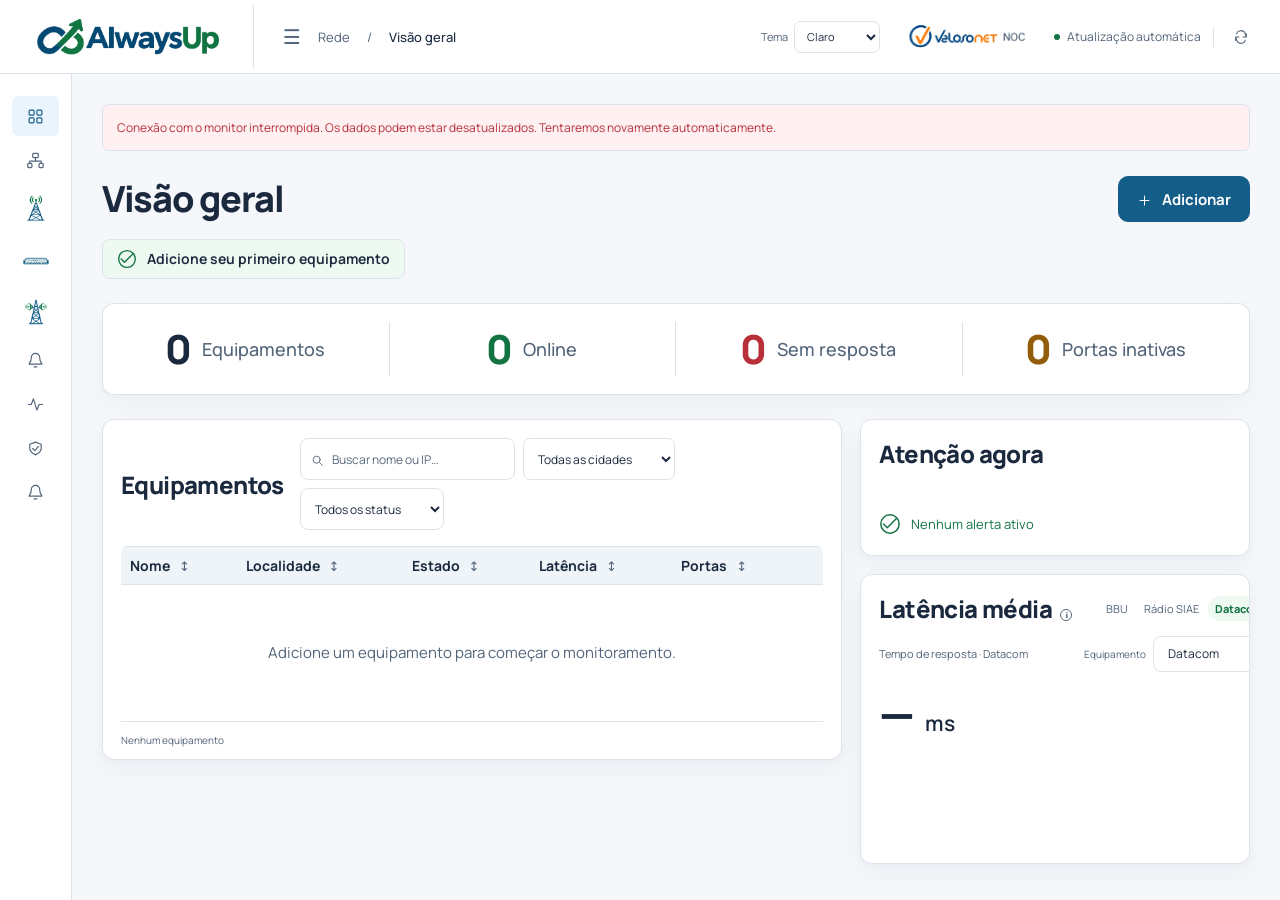
==== commit e7802a7a: "Simplifica mapa, adiciona temas e filtros por cidade em todas as abas" ====
--- a/static/index.html
+++ b/static/index.html
@@ -1,6 +1,6 @@
 <!DOCTYPE html>
 <html lang="pt-BR">
-<head><meta charset="utf-8"><meta name="viewport" content="width=device-width,initial-scale=1"><meta name="theme-color" content="#ffffff"><title>AlwaysUp · Monitoramento</title><link rel="icon" type="image/svg+xml" href="/static/favicon.svg"><link rel="stylesheet" href="/static/style.css"><link rel="stylesheet" href="/static/theme.css"><link rel="stylesheet" href="/static/layout.css"><script src="/static/app.js?v=huawei-infovia-ten23-5" defer></script><link rel="stylesheet" href="/static/traffic.css"><script src="/static/traffic.js" defer></script><link rel="stylesheet" href="/static/data-management.css"><script src="/static/data-management.js" defer></script><link rel="stylesheet" href="/static/notifications.css"><script src="/static/notifications.js" defer></script><link rel="stylesheet" href="/static/modern.css?v=latency-kind-1"><link rel="stylesheet" href="/static/backbone.css?v=ospf-9"><script src="/static/radio-map-state.js?v=access-2" defer></script><script src="/static/backbone-layout.js?v=compact-2" defer></script><script src="/static/ospf-state.js?v=1" defer></script><script src="/static/backbone.js?v=ospf-12" defer></script><link rel="stylesheet" href="/static/accessibility.css"><script src="/static/accessibility.js?v=compact-default-1" defer></script><link rel="preload" href="/static/fonts/Manrope-Variable.ttf" as="font" type="font/ttf" crossorigin><link rel="stylesheet" href="/static/typography.css?v=manrope-1"><link rel="stylesheet" href="/static/overview.css?v=compact-1"><script src="/static/overview.js?v=radio-routes-1" defer></script><link rel="stylesheet" href="/static/radio-routes.css?v=compact-2"><link rel="stylesheet" href="/static/equipment-cards.css?v=fluid-grid-3"></head>
+<head><meta charset="utf-8"><meta name="viewport" content="width=device-width,initial-scale=1"><meta name="theme-color" content="#ffffff"><title>AlwaysUp · Monitoramento</title><script src="/static/ui-theme.js?v=1"></script><link rel="icon" type="image/svg+xml" href="/static/favicon.svg"><link rel="stylesheet" href="/static/style.css"><link rel="stylesheet" href="/static/theme.css?v=themes-cities-1"><link rel="stylesheet" href="/static/layout.css"><script src="/static/device-locations.js?v=1" defer></script><script src="/static/app.js?v=cities-6" defer></script><link rel="stylesheet" href="/static/traffic.css"><script src="/static/traffic.js" defer></script><link rel="stylesheet" href="/static/data-management.css?v=themes-cities-1"><script src="/static/data-management.js" defer></script><link rel="stylesheet" href="/static/notifications.css"><script src="/static/notifications.js" defer></script><link rel="stylesheet" href="/static/modern.css?v=themes-cities-1"><link rel="stylesheet" href="/static/backbone.css?v=themes-cities-1"><script src="/static/radio-map-state.js?v=access-2" defer></script><script src="/static/backbone-layout.js?v=compact-2" defer></script><script src="/static/ospf-state.js?v=1" defer></script><script src="/static/backbone.js?v=wheel-13" defer></script><link rel="stylesheet" href="/static/accessibility.css?v=themes-cities-1"><script src="/static/accessibility.js?v=simple-menu-2" defer></script><link rel="preload" href="/static/fonts/Manrope-Variable.ttf" as="font" type="font/ttf" crossorigin><link rel="stylesheet" href="/static/typography.css?v=manrope-1"><link rel="stylesheet" href="/static/overview.css?v=themes-cities-1"><script src="/static/overview.js?v=cities-2" defer></script><link rel="stylesheet" href="/static/radio-routes.css?v=themes-cities-1"><link rel="stylesheet" href="/static/equipment-cards.css?v=cities-4"><link rel="stylesheet" href="/static/appearance.css?v=1"></head>
 <body data-layout="compact" data-view="overview">
 <a class="skip-link" href="#main-content">Pular para o conteúdo principal</a>
 <aside class="sidebar" id="main-sidebar">
@@ -20,7 +20,7 @@
   </nav>
 </aside>
 <div class="app-shell">
-<header class="topbar"><div class="topbar-left"><a class="overview-header-brand" href="/" aria-label="AlwaysUp — início"><img src="/static/alwaysup.png" alt="AlwaysUp" width="2172" height="724"></a><button type="button" class="icon-button sidebar-toggle" id="sidebar-toggle" aria-controls="main-sidebar" aria-expanded="true" aria-label="Recolher menu" title="Recolher menu">☰</button><button type="button" class="icon-button menu-preferences" id="menu-preferences" aria-label="Ajustar largura do menu" title="Ajustar menu" aria-haspopup="dialog">⚙</button><div class="breadcrumb">Rede <span>/</span> <strong id="breadcrumb">Visão geral</strong></div></div><div class="topbar-right"><img class="client-brand-mobile" src="/static/velosonet-noc.png" alt="Velosonet NOC" width="2172" height="724"><span class="live-label"><i class="live-dot"></i> Atualização automática</span><span class="top-divider"></span><button class="icon-button" id="refresh" title="Atualizar agora" aria-label="Atualizar agora" data-icon="refresh"></button></div></header>
+<header class="topbar"><div class="topbar-left"><a class="overview-header-brand" href="/" aria-label="AlwaysUp — início"><img src="/static/alwaysup.png" alt="AlwaysUp" width="2172" height="724"></a><button type="button" class="icon-button sidebar-toggle" id="sidebar-toggle" aria-controls="main-sidebar" aria-expanded="true" aria-label="Recolher menu" title="Recolher menu">☰</button><div class="breadcrumb">Rede <span>/</span> <strong id="breadcrumb">Visão geral</strong></div></div><div class="topbar-right"><label class="theme-control" for="theme-select"><span>Tema</span><select id="theme-select"><option value="light">Claro</option><option value="dark">Escuro</option></select></label><img class="client-brand-mobile" src="/static/velosonet-noc.png" alt="Velosonet NOC" width="2172" height="724"><span class="live-label"><i class="live-dot"></i> Atualização automática</span><span class="top-divider"></span><button class="icon-button" id="refresh" title="Atualizar agora" aria-label="Atualizar agora" data-icon="refresh"></button></div></header>
 <main id="main-content" tabindex="-1">
   <div id="connection-error" class="connection-error" role="alert" hidden></div>
   <section class="page-heading"><div><div class="eyebrow">CENTRAL DE OPERAÇÕES</div><h1 id="page-title" tabindex="-1">Visão geral</h1><p id="page-description">Disponibilidade, sinais e eventos da sua rede.</p></div><div class="heading-actions"><button class="button primary" id="add-device"><span data-icon="plus"></span><span id="add-device-label">Adicionar equipamento</span></button></div></section>
@@ -32,7 +32,7 @@
     <article class="panel chart-panel"><div class="panel-heading"><div><h2>Latência média <span class="info-mark" title="Média por instante das respostas de ping do tipo selecionado. Perdas não contam como zero. A linha é interrompida nos instantes sem respostas.">i</span></h2><p id="latency-scope">Tempo de resposta · Datacom</p></div><label class="latency-filter" for="latency-kind">Equipamento<select id="latency-kind" aria-controls="latency-chart chart-average"><option value="ping">BBU</option><option value="siae">Rádio SIAE</option><option value="datacom" selected>Datacom</option></select></label></div><div class="chart-summary"><strong id="chart-average">— <small>ms</small></strong><span id="latency-sample-scope">Média por instante</span></div><div class="chart-container" id="latency-chart"></div><div class="chart-footer"><span><i class="legend-dot"></i> Latência média</span><span>ICMP · até 720 amostras</span></div></article>
     <article class="panel event-panel"><div class="panel-heading"><div><h2>Últimos eventos</h2><p>O que está acontecendo na sua rede</p></div><span data-icon="activity"></span></div><div id="recent-events"></div><button class="text-button" id="all-events">Ver todos os eventos <span>→</span></button></article>
   </section>
-  <span id="devices-home" hidden></span><section class="panel devices-panel" id="devices-section"><div class="panel-heading table-heading"><div><h2><span id="table-title">Equipamentos</span> <span class="count-chip" id="table-count">0</span></h2><p id="table-description">Acompanhe a disponibilidade de cada ponto da rede.</p></div><div class="table-controls" id="device-filters"><label class="search"><span data-icon="search"></span><input type="search" id="search" placeholder="Buscar nome ou IP…" aria-label="Buscar equipamento"></label><label class="sr-only" for="state-filter">Filtrar por status</label><select id="state-filter"><option value="all">Todos os status</option><option value="online">Online</option><option value="unstable">Instável</option><option value="offline">Sem ping</option><option value="pending">Aguardando</option><option value="error">Erro de coleta</option></select></div></div><div class="table-scroll"><table><thead><tr><th>Equipamento</th><th>Endereço IP</th><th>Status</th><th>Latência</th><th>Perdas consecutivas</th><th>Última checagem</th><th><span class="sr-only">Ações</span></th></tr></thead><tbody id="device-rows"></tbody></table></div><div class="table-footer"><span id="table-summary">Nenhum equipamento</span><span><i class="live-dot"></i> Ping por equipamento · alerta após 20 perdas</span></div></section>
+  <span id="devices-home" hidden></span><section class="panel devices-panel" id="devices-section"><div class="panel-heading table-heading"><div><h2><span id="table-title">Equipamentos</span> <span class="count-chip" id="table-count">0</span></h2><p id="table-description">Acompanhe a disponibilidade de cada ponto da rede.</p></div><div class="table-controls" id="device-filters"><label class="search"><span data-icon="search"></span><input type="search" id="search" placeholder="Buscar nome ou IP…" aria-label="Buscar equipamento"></label><label class="sr-only" for="city-filter">Filtrar por cidade</label><select id="city-filter"><option value="all">Todas as cidades</option></select><label class="sr-only" for="state-filter">Filtrar por status</label><select id="state-filter"><option value="all">Todos os status</option><option value="online">Online</option><option value="unstable">Instável</option><option value="offline">Sem ping</option><option value="pending">Aguardando</option><option value="error">Erro de coleta</option></select></div></div><div class="table-scroll"><table><thead><tr><th>Equipamento</th><th>Endereço IP</th><th>Status</th><th>Latência</th><th>Perdas consecutivas</th><th>Última checagem</th><th><span class="sr-only">Ações</span></th></tr></thead><tbody id="device-rows"></tbody></table></div><div class="table-footer"><span id="table-summary">Nenhum equipamento</span><span><i class="live-dot"></i> Ping por equipamento · alerta após 20 perdas</span></div></section>
   <section class="panel equipment-panel" id="bbu-section" hidden aria-label="Cartões das BBUs"><div class="panel-heading equipment-panel-heading"><div><h2>BBUs monitoradas</h2><p>Ping, latência e perdas por equipamento.</p></div><div class="equipment-card-toolbar" id="bbu-toolbar"></div></div><div class="bbu-card-grid" id="bbu-content"></div></section>
   <section class="panel equipment-panel" id="ports-section" hidden><div class="panel-heading equipment-panel-heading"><div><h2>Datacoms monitorados</h2><p>Portas, sinais e circuitos por equipamento.</p></div><div class="datacom-toolbar equipment-card-toolbar" id="datacom-toolbar" hidden></div><div class="traffic-panel-actions"><button type="button" class="button secondary" id="open-traffic-dashboard"><span data-icon="activity"></span>Consumo 24h</button><span class="subtle-tag">Datacom</span></div></div><div id="ports-content"></div><ul class="circuit-legend" aria-label="Estados dos circuitos"><li><i class="online" aria-hidden="true"></i>Funcionando</li><li><i class="unstable" aria-hidden="true"></i>Alerta</li><li><i class="offline" aria-hidden="true"></i>Sem ping</li><li><i class="pending" aria-hidden="true"></i>Sem leitura</li></ul></section>
   <section class="panel equipment-panel" id="siae-section" hidden><div class="panel-heading equipment-panel-heading"><div><h2>Trechos de rádio</h2><p>Ping e consumo organizados por trecho e rede.</p></div><div class="equipment-card-toolbar" id="radio-toolbar" hidden></div></div><div class="radio-legend" aria-label="Estado dos rádios"><span class="radio-up">● Respondendo até 200 ms</span><span class="radio-high">● Ping acima de 200 ms</span><span class="radio-down">● Sem ping</span><span>● Sem leitura</span></div><div id="siae-content" class="siae-cards"></div></section>
@@ -85,7 +85,7 @@
  <div class="backbone-overview"><strong>Fibra e rádio</strong></div>
  <div class="backbone-actions"><label class="backbone-view-label" for="backbone-scope">Trecho<select id="backbone-scope"><option value="all">Todos os trechos</option><option value="backbone">Manaus, Coari e Tefé</option><option value="tefe-tabatinga">Tefé → Tabatinga</option></select></label>
   <label class="backbone-view-label" for="backbone-display">Exibir<select id="backbone-display"><option value="traffic">Tráfego</option><option value="full">Todos os detalhes</option><option value="clean">Somente os pontos</option></select></label>
-  <div class="map-view-controls" role="group" aria-label="Visualização do mapa"><button class="button secondary" id="backbone-zoom-out" aria-label="Reduzir mapa">−</button><output id="backbone-zoom-level" aria-live="polite">100%</output><button class="button secondary" id="backbone-zoom-in" aria-label="Ampliar mapa">+</button><button class="button secondary" id="backbone-fit">Ajustar à largura</button><button type="button" class="button secondary" id="backbone-fullscreen" aria-pressed="false">Tela cheia</button></div>
+  <div class="map-view-controls" role="group" aria-label="Visualização do mapa"><button class="button secondary" id="backbone-fit">Ajustar à largura</button><button type="button" class="button secondary" id="backbone-fullscreen" aria-pressed="false">Tela cheia</button></div>
  </div>
 </div>
 <div id="backbone-ospf" class="ospf-panel" role="region" aria-label="OSPF das INFOVIAs no Escritório Tefé"></div>
@@ -95,7 +95,7 @@
 <div class="backbone-footer" id="backbone-after-map" tabindex="-1">
  <div class="backbone-legend" aria-label="Legenda das fibras e rádios"><span class="up">● Fibra ativa</span><span class="down">● Caída</span><span class="map-radio-up">● Rádio ativo</span><span class="map-radio-high">● Rádio acima de 200 ms</span><span class="error">● Erro de coleta</span><span>┄ Sem leitura / manutenção</span></div>
  <span id="backbone-summary" role="status">Carregando fibras…</span>
- <details class="backbone-help"><summary>Como usar o mapa</summary><div><p class="map-move-help" id="map-move-help">Arraste para mover. Pelo teclado: setas para mover, + e − para zoom. Use Ajustar à largura para ampliar o desenho; se necessário, role para baixo ou use Tela cheia.</p><p class="backbone-note">Passe o mouse, use Tab ou toque em um enlace para consultar seus dados. Cada ponto de rádio agrupa os APs e STs da localidade; clique no ponto ou no enlace para consultar ou cadastrar cada equipamento. Clique em um ponto para cadastrar ou abrir o equipamento. Em Exibir, escolha Todos os detalhes para mostrar IPs e sinais no desenho. As leituras dependem do cadastro e da coleta.</p></div></details>
+ <details class="backbone-help"><summary>Como usar o mapa</summary><div><p class="map-move-help" id="map-move-help">Use a roda do mouse para ampliar ou reduzir no ponto do cursor. Arraste para mover. Pelo teclado: setas para mover, + e − para zoom. Use Ajustar à largura para ampliar o desenho; se necessário, role para baixo ou use Tela cheia.</p><p class="backbone-note">Passe o mouse, use Tab ou toque em um enlace para consultar seus dados. Cada ponto de rádio agrupa os APs e STs da localidade; clique no ponto ou no enlace para consultar ou cadastrar cada equipamento. Clique em um ponto para cadastrar ou abrir o equipamento. Em Exibir, escolha Todos os detalhes para mostrar IPs e sinais no desenho. As leituras dependem do cadastro e da coleta.</p></div></details>
 </div>
 </section>
 <div id="backbone-info" class="backbone-info" role="region" aria-label="Detalhes da fibra" hidden></div>
@@ -103,12 +103,12 @@
 </main>
 </div>
 <dialog id="overview-actions" aria-labelledby="overview-actions-title"><div class="dialog-heading"><h2 id="overview-actions-title">Equipamento</h2><button type="button" class="icon-button" id="overview-actions-close" aria-label="Fechar ações">×</button></div><div id="overview-actions-buttons"></div></dialog>
-<dialog id="device-dialog"><form id="device-form"><div class="dialog-heading"><div><div class="eyebrow">NOVO EQUIPAMENTO</div><h2 id="device-dialog-title">Adicionar equipamento</h2></div><button type="button" class="icon-button close-dialog" aria-label="Fechar" data-icon="close"></button></div><p class="dialog-description">Cadastre um IP para começar a acompanhar sua rede.</p><div class="type-picker"><label><input type="radio" name="kind" value="ping" checked><span><span data-icon="lte"></span><strong>BBU (ping)</strong><small>Disponibilidade e latência</small></span></label><label><input type="radio" name="kind" value="datacom"><span><span data-icon="datacom"></span><strong>Datacom / Huawei via SSH</strong><small>Ping, portas e sinal óptico</small></span></label><label class="siae-type"><input type="radio" name="kind" value="siae"><span><span data-icon="siae"></span><strong>Rádio SIAE</strong><small>Ping e consumo dos TRX A + B</small></span></label></div><div id="siae-fields" hidden><div class="form-grid radio-route-fields"><label class="field">Trecho de rádio<select name="radio_route"><option value="tefe-tabatinga">Tefé → Tabatinga</option><option value="coari-tefe">Coari → Tefé</option></select></label><label class="field" id="radio-network-field" hidden>Rede<select name="radio_network"><option value="">Selecione a rede</option><option value="1">Rede 1</option><option value="2">Rede 2</option></select></label></div><details class="advanced" id="siae-config"><summary>Consumo de banda · ALFOplus2</summary><label class="siae-enable"><input type="checkbox" name="siae_enabled">Ativar leitura automática de banda</label><p id="siae-setup-note">Configure o acesso ao rádio para consultar o consumo. A senha e a sessão ficam criptografadas no computador que executa o programa.</p><label class="field">Acesso ao rádio<select name="siae_auth_mode"><option value="login">Login automático com usuário e senha</option><option value="session">Sessão manual (Id)</option></select></label><div id="siae-login-fields"><label class="field">Usuário do rádio<input name="siae_username" maxlength="100" autocomplete="off"></label><label class="field">Senha do rádio<input name="siae_password" type="password" maxlength="500" autocomplete="new-password"><small id="siae-password-help">Informe a senha diretamente aqui. O programa entra no rádio e renova a sessão quando necessário.</small></label></div><div class="form-grid"><label class="field">Protocolo<select name="siae_scheme"><option value="http">HTTP</option><option value="https">HTTPS</option></select></label><label class="field">Porta web<input name="siae_port" type="number" min="1" max="65535" value="80"></label></div><label class="field" id="siae-session-field">Sessão da interface web (Id)<input name="siae_session" type="password" autocomplete="new-password" maxlength="512" placeholder="Cole somente o valor de Id"><small id="siae-session-help">Copie no seu navegador e cole aqui. Não precisa enviar a sessão no chat.</small></label><label class="field">Como o rádio apresenta o tráfego<select name="siae_mode"><option value="single">Uma interface TRX</option><option value="pair">Duas interfaces separadas: TRX A + B</option></select><small>Na tela enviada, TRX é Gi0/3, índice 3. Use duas interfaces apenas quando cada TRX tiver seu próprio contador; não some o mesmo contador duas vezes.</small></label><div class="form-grid"><label class="field"><span id="siae-interface-a-label">Índice da interface TRX</span><input name="siae_interface_a" type="number" min="1" max="2147483647" value="3"></label><label class="field" id="siae-interface-b-field" hidden>Índice da interface TRX B<input name="siae_interface_b" type="number" min="1" max="2147483647"></label></div><label class="field">Intervalo da banda (segundos)<input name="siae_poll_interval" type="number" min="2" max="5" value="2"><small>O consumo usa os bytes recebidos (RX). A primeira consulta prepara a medição; o valor aparece após a próxima leitura válida.</small></label></details></div><label class="field">Nome do equipamento<input name="name" required maxlength="80" placeholder="Ex.: Datacom • Core principal"></label><div class="form-grid"><label class="field">Endereço IP<input name="host" required placeholder="Ex.: 192.168.1.1" autocomplete="off"></label><label class="field">Intervalo do ping (segundos)<input name="interval" type="number" min="1" max="300" value="1" required></label></div><label class="field">Tempo máximo de resposta do ping (segundos)<input name="ping_timeout" type="number" min="1" max="30" step="0.5" value="4" required><small>Independente do intervalo. Se a resposta demorar mais que o intervalo, a próxima tentativa aguarda a atual terminar.</small></label><div class="form-note"><span data-icon="info"></span><span>O alerta “sem ping” aparece na <strong>21ª perda consecutiva</strong>. Uma resposta bem-sucedida zera a contagem.</span></div><div id="ssh-fields" hidden><button type="button" class="button secondary" id="huawei-preset">Usar Huawei S6730 · portas 11, 12 e 23</button><p class="dialog-description">Preenche as portas e os comandos de consulta VRP. Informe as credenciais SSH abaixo para iniciar a leitura.</p><div class="section-divider">CONEXÃO SSH</div><div class="form-grid"><label class="field">Usuário<input name="username" autocomplete="off"></label><label class="field">Porta SSH<input name="ssh_port" type="number" min="1" max="65535" value="22"></label></div><label class="field">Senha<input name="password" type="password" autocomplete="new-password"><small id="password-help">Armazenada de forma criptografada no servidor.</small></label><label class="field">Impressão digital SSH (SHA256)<input name="fingerprint" placeholder="SHA256:…" autocomplete="off"><small>Obtenha a impressão digital por um canal confiável, como o console do equipamento ou o administrador. A chave será verificada antes da autenticação.</small></label><label class="field">Posição no circuito (opcional)<input name="circuit_position" type="text" inputmode="decimal" pattern="[0-9]+([.,][0-9]+)?" placeholder="Ex.: 2.1"><small>Aceita ponto ou vírgula. Ex.: 2 → 2.1 → 2.2 → 3, para trechos com duas rotas. Use posições de 1 a 10000. Os Datacoms sem posição aparecem no final.</small></label><details class="advanced device-circuit-config" id="device-circuit-config"><summary>Ping de circuitos (opcional) <span class="count-chip" id="device-circuit-count">0</span></summary><p>Configure apenas os IPs que este Datacom deve pingar por SSH. Deixe a lista vazia nos demais Datacoms. Se o nome ficar vazio, será usado o IP.</p><div id="device-circuit-rows"></div><button type="button" class="button secondary" id="add-device-circuit"><span data-icon="plus"></span>Adicionar IP</button><p>As alterações nos IPs são aplicadas ao salvar o Datacom. Cancelar mantém a configuração anterior.</p></details><label class="field">Tipo de interface<select name="interface_type"><option value="auto">Automático (tipo único por número)</option><option value="mixed">Gigabit + Ten (selecionar portas)</option><option value="gigabit-ethernet">Gigabit Ethernet (Giga)</option><option value="ten-gigabit-ethernet">Ten Gigabit Ethernet (Ten)</option><option value="hundred-gigabit-ethernet">Hundred Gigabit Ethernet</option></select><small>Escolha um tipo ou Gigabit + Ten para selecionar portas dos dois tipos. Portas com o mesmo número são identificadas separadamente.</small></label><label class="field" id="single-port-field">Portas a acompanhar (opcional)<input name="ports" placeholder="Ex.: 1/1/21, 1/1/22"><small>Deixe vazio para detectar todas as portas. Para selecionar apenas algumas, separe os nomes por vírgula.</small></label><div id="mixed-port-fields" hidden><label class="field">Portas Ten Gigabit<input name="ten_ports" placeholder="Ex.: 10, 11, 12"><small>Use 10, 11, 12 para 1/1/10, 1/1/11 e 1/1/12. Para outro slot, informe o caminho completo.</small></label><label class="field">Portas Gigabit<input name="giga_ports" placeholder="Ex.: 19, 20"><small>Apenas as portas destas listas serão monitoradas. Giga 10 não entra por você ter selecionado Ten 10.</small></label></div><details class="advanced"><summary>Comandos do equipamento</summary><label class="field">Listar portas e descrições<input name="status_command" value="show interface link"></label><label class="field">Consultar sinais ópticos<input name="optics_command" value="show interface transceivers"></label><label class="field">Consultar utilização de banda<input name="utilization_command" value="show interface utilization"><small>Consulta geral, sem {port}. Deixe vazio para desativar apenas a leitura de banda.</small></label><p>O formato de saída varia por modelo. Saídas não reconhecidas aparecem como “Não identificado”, sem inventar medições.</p></details></div><p class="form-error" id="form-error" role="alert" hidden></p><div class="dialog-actions"><button type="button" class="button secondary close-dialog">Cancelar</button><button type="submit" class="button primary" id="save-device"><span data-icon="plus"></span>Adicionar equipamento</button></div></form></dialog>
+<dialog id="device-dialog"><form id="device-form"><div class="dialog-heading"><div><div class="eyebrow">NOVO EQUIPAMENTO</div><h2 id="device-dialog-title">Adicionar equipamento</h2></div><button type="button" class="icon-button close-dialog" aria-label="Fechar" data-icon="close"></button></div><p class="dialog-description">Cadastre um IP para começar a acompanhar sua rede.</p><div class="type-picker"><label><input type="radio" name="kind" value="ping" checked><span><span data-icon="lte"></span><strong>BBU (ping)</strong><small>Disponibilidade e latência</small></span></label><label><input type="radio" name="kind" value="datacom"><span><span data-icon="datacom"></span><strong>Datacom / Huawei via SSH</strong><small>Ping, portas e sinal óptico</small></span></label><label class="siae-type"><input type="radio" name="kind" value="siae"><span><span data-icon="siae"></span><strong>Rádio SIAE</strong><small>Ping e consumo dos TRX A + B</small></span></label></div><div id="siae-fields" hidden><div class="form-grid radio-route-fields"><label class="field">Trecho de rádio<select name="radio_route"><option value="tefe-tabatinga">Tefé → Tabatinga</option><option value="coari-tefe">Coari → Tefé</option></select></label><label class="field" id="radio-network-field" hidden>Rede<select name="radio_network"><option value="">Selecione a rede</option><option value="1">Rede 1</option><option value="2">Rede 2</option></select></label></div><details class="advanced" id="siae-config"><summary>Consumo de banda · ALFOplus2</summary><label class="siae-enable"><input type="checkbox" name="siae_enabled">Ativar leitura automática de banda</label><p id="siae-setup-note">Configure o acesso ao rádio para consultar o consumo. A senha e a sessão ficam criptografadas no computador que executa o programa.</p><label class="field">Acesso ao rádio<select name="siae_auth_mode"><option value="login">Login automático com usuário e senha</option><option value="session">Sessão manual (Id)</option></select></label><div id="siae-login-fields"><label class="field">Usuário do rádio<input name="siae_username" maxlength="100" autocomplete="off"></label><label class="field">Senha do rádio<input name="siae_password" type="password" maxlength="500" autocomplete="new-password"><small id="siae-password-help">Informe a senha diretamente aqui. O programa entra no rádio e renova a sessão quando necessário.</small></label></div><div class="form-grid"><label class="field">Protocolo<select name="siae_scheme"><option value="http">HTTP</option><option value="https">HTTPS</option></select></label><label class="field">Porta web<input name="siae_port" type="number" min="1" max="65535" value="80"></label></div><label class="field" id="siae-session-field">Sessão da interface web (Id)<input name="siae_session" type="password" autocomplete="new-password" maxlength="512" placeholder="Cole somente o valor de Id"><small id="siae-session-help">Copie no seu navegador e cole aqui. Não precisa enviar a sessão no chat.</small></label><label class="field">Como o rádio apresenta o tráfego<select name="siae_mode"><option value="single">Uma interface TRX</option><option value="pair">Duas interfaces separadas: TRX A + B</option></select><small>Na tela enviada, TRX é Gi0/3, índice 3. Use duas interfaces apenas quando cada TRX tiver seu próprio contador; não some o mesmo contador duas vezes.</small></label><div class="form-grid"><label class="field"><span id="siae-interface-a-label">Índice da interface TRX</span><input name="siae_interface_a" type="number" min="1" max="2147483647" value="3"></label><label class="field" id="siae-interface-b-field" hidden>Índice da interface TRX B<input name="siae_interface_b" type="number" min="1" max="2147483647"></label></div><label class="field">Intervalo da banda (segundos)<input name="siae_poll_interval" type="number" min="2" max="5" value="2"><small>O consumo usa os bytes recebidos (RX). A primeira consulta prepara a medição; o valor aparece após a próxima leitura válida.</small></label></details></div><label class="field">Cidade / localidade<input name="city" maxlength="80" list="device-cities" placeholder="Ex.: Manaus, Coari ou Tefé"><datalist id="device-cities"></datalist><small>Equipamentos conhecidos usam a localidade do mapa quando este campo fica vazio.</small></label><label class="field">Nome do equipamento<input name="name" required maxlength="80" placeholder="Ex.: Datacom • Core principal"></label><div class="form-grid"><label class="field">Endereço IP<input name="host" required placeholder="Ex.: 192.168.1.1" autocomplete="off"></label><label class="field">Intervalo do ping (segundos)<input name="interval" type="number" min="1" max="300" value="1" required></label></div><label class="field">Tempo máximo de resposta do ping (segundos)<input name="ping_timeout" type="number" min="1" max="30" step="0.5" value="4" required><small>Independente do intervalo. Se a resposta demorar mais que o intervalo, a próxima tentativa aguarda a atual terminar.</small></label><div class="form-note"><span data-icon="info"></span><span>O alerta “sem ping” aparece na <strong>21ª perda consecutiva</strong>. Uma resposta bem-sucedida zera a contagem.</span></div><div id="ssh-fields" hidden><button type="button" class="button secondary" id="huawei-preset">Usar Huawei S6730 · portas 11, 12 e 23</button><p class="dialog-description">Preenche as portas e os comandos de consulta VRP. Informe as credenciais SSH abaixo para iniciar a leitura.</p><div class="section-divider">CONEXÃO SSH</div><div class="form-grid"><label class="field">Usuário<input name="username" autocomplete="off"></label><label class="field">Porta SSH<input name="ssh_port" type="number" min="1" max="65535" value="22"></label></div><label class="field">Senha<input name="password" type="password" autocomplete="new-password"><small id="password-help">Armazenada de forma criptografada no servidor.</small></label><label class="field">Impressão digital SSH (SHA256)<input name="fingerprint" placeholder="SHA256:…" autocomplete="off"><small>Obtenha a impressão digital por um canal confiável, como o console do equipamento ou o administrador. A chave será verificada antes da autenticação.</small></label><label class="field">Posição no circuito (opcional)<input name="circuit_position" type="text" inputmode="decimal" pattern="[0-9]+([.,][0-9]+)?" placeholder="Ex.: 2.1"><small>Aceita ponto ou vírgula. Ex.: 2 → 2.1 → 2.2 → 3, para trechos com duas rotas. Use posições de 1 a 10000. Os Datacoms sem posição aparecem no final.</small></label><details class="advanced device-circuit-config" id="device-circuit-config"><summary>Ping de circuitos (opcional) <span class="count-chip" id="device-circuit-count">0</span></summary><p>Configure apenas os IPs que este Datacom deve pingar por SSH. Deixe a lista vazia nos demais Datacoms. Se o nome ficar vazio, será usado o IP.</p><div id="device-circuit-rows"></div><button type="button" class="button secondary" id="add-device-circuit"><span data-icon="plus"></span>Adicionar IP</button><p>As alterações nos IPs são aplicadas ao salvar o Datacom. Cancelar mantém a configuração anterior.</p></details><label class="field">Tipo de interface<select name="interface_type"><option value="auto">Automático (tipo único por número)</option><option value="mixed">Gigabit + Ten (selecionar portas)</option><option value="gigabit-ethernet">Gigabit Ethernet (Giga)</option><option value="ten-gigabit-ethernet">Ten Gigabit Ethernet (Ten)</option><option value="hundred-gigabit-ethernet">Hundred Gigabit Ethernet</option></select><small>Escolha um tipo ou Gigabit + Ten para selecionar portas dos dois tipos. Portas com o mesmo número são identificadas separadamente.</small></label><label class="field" id="single-port-field">Portas a acompanhar (opcional)<input name="ports" placeholder="Ex.: 1/1/21, 1/1/22"><small>Deixe vazio para detectar todas as portas. Para selecionar apenas algumas, separe os nomes por vírgula.</small></label><div id="mixed-port-fields" hidden><label class="field">Portas Ten Gigabit<input name="ten_ports" placeholder="Ex.: 10, 11, 12"><small>Use 10, 11, 12 para 1/1/10, 1/1/11 e 1/1/12. Para outro slot, informe o caminho completo.</small></label><label class="field">Portas Gigabit<input name="giga_ports" placeholder="Ex.: 19, 20"><small>Apenas as portas destas listas serão monitoradas. Giga 10 não entra por você ter selecionado Ten 10.</small></label></div><details class="advanced"><summary>Comandos do equipamento</summary><label class="field">Listar portas e descrições<input name="status_command" value="show interface link"></label><label class="field">Consultar sinais ópticos<input name="optics_command" value="show interface transceivers"></label><label class="field">Consultar utilização de banda<input name="utilization_command" value="show interface utilization"><small>Consulta geral, sem {port}. Deixe vazio para desativar apenas a leitura de banda.</small></label><p>O formato de saída varia por modelo. Saídas não reconhecidas aparecem como “Não identificado”, sem inventar medições.</p></details></div><p class="form-error" id="form-error" role="alert" hidden></p><div class="dialog-actions"><button type="button" class="button secondary close-dialog">Cancelar</button><button type="submit" class="button primary" id="save-device"><span data-icon="plus"></span>Adicionar equipamento</button></div></form></dialog>
 <dialog id="port-name-dialog"><form id="port-name-form"><div class="dialog-heading"><h2>Nome da porta</h2><button type="button" class="icon-button close-port-name" aria-label="Fechar">×</button></div><p class="dialog-description" id="port-name-context"></p><label class="field">Nome exibido<input name="display_name" id="port-display-name" maxlength="120" placeholder="Ex.: Entrada do circuito • Anori"><small>Deixe vazio para voltar à descrição do equipamento.</small></label><div class="original-description"><span>Descrição no equipamento</span><p id="port-original-description"></p></div><p class="form-error" id="port-name-error" role="alert" hidden></p><div class="dialog-actions"><button type="button" class="button secondary close-port-name">Cancelar</button><button type="submit" class="button primary" id="save-port-name">Salvar nome</button></div></form></dialog>
 <dialog id="metric-dialog" aria-labelledby="metric-dialog-title" aria-describedby="metric-dialog-description"><div class="dialog-heading"><h2 id="metric-dialog-title">Resumo da rede</h2><button type="button" class="icon-button" id="close-metric-list" aria-label="Fechar lista" data-icon="close"></button></div><p class="dialog-description" id="metric-dialog-description"></p><p class="metric-list-note" id="metric-dialog-note" hidden>Há Datacoms com erro na consulta SSH. As portas desses equipamentos não têm leitura atual e não entram nesta lista.</p><div id="metric-dialog-results"></div><div class="metric-dialog-footer"><small>A lista permanece estável para leitura. O monitoramento continua.</small><button type="button" class="button secondary" id="refresh-metric-list"><span data-icon="refresh"></span>Atualizar lista</button></div></dialog>
 <dialog id="detail-dialog"><div id="detail-content"></div></dialog>
 <dialog id="traffic-dialog" aria-labelledby="traffic-title"><div class="dialog-heading"><div><div class="eyebrow">TRÁFEGO RECEBIDO · RX</div><h2 id="traffic-title">Consumo das portas · 24 horas</h2></div><button type="button" class="icon-button" id="close-traffic" aria-label="Fechar gráficos" data-icon="close"></button></div><p class="dialog-description" id="traffic-period">Últimas 24 horas · valores em bps, Kbps, Mbps ou Gbps</p><div class="traffic-filters"><label class="field">Datacom<select id="traffic-device"><option value="all">Todos os Datacoms</option></select></label><label class="field">Porta<select id="traffic-port"><option value="all">Todas as portas</option></select></label><label class="field">Buscar porta<input type="search" id="traffic-search" placeholder="Nome ou número da porta…"></label><button type="button" class="button secondary" id="refresh-traffic"><span data-icon="refresh"></span>Atualizar</button></div><label class="traffic-toggle"><input type="checkbox" id="traffic-include-zero">Incluir portas com apenas leituras zeradas</label><p class="traffic-history-note">O histórico começa com a instalação desta atualização. Falhas de coleta e períodos sem medição aparecem como lacunas. Média e pico consideram apenas leituras válidas.</p><p class="form-error" id="traffic-error" role="alert" hidden></p><div class="traffic-grid" id="traffic-charts" aria-live="polite"></div><div class="traffic-pagination"><span id="traffic-summary"></span><div><button type="button" class="button secondary" id="traffic-prev">Anterior</button><button type="button" class="button secondary" id="traffic-next">Próxima</button></div></div></dialog>
 <dialog id="confirm-dialog"><div class="dialog-heading"><h2>Remover equipamento?</h2><button class="icon-button close-confirm" aria-label="Fechar" data-icon="close"></button></div><p id="confirm-description"></p><p class="muted" id="confirm-note">O monitoramento e as amostras de ping serão removidos. O histórico de eventos será preservado.</p><div class="dialog-actions"><button class="button secondary close-confirm">Cancelar</button><button class="button danger" id="confirm-remove">Remover equipamento</button></div></dialog>
 <div class="toast" id="toast" role="status" hidden></div>
-<dialog id="menu-settings" aria-labelledby="menu-settings-title"><div class="dialog-heading"><h2 id="menu-settings-title">Ajustar menu lateral</h2><button type="button" class="icon-button" id="menu-settings-close" aria-label="Fechar ajustes">×</button></div><label class="field" for="sidebar-width">Largura do menu expandido <output id="sidebar-width-value" for="sidebar-width">232 px</output></label><input type="range" id="sidebar-width" min="180" max="300" step="4" value="232"><p>Preferências salvas neste navegador. Use o botão ☰ para recolher ou expandir o menu.</p><button type="button" class="button secondary" id="sidebar-reset">Restaurar padrão</button></dialog>
+
 </body></html>
--- a/static/theme.css
+++ b/static/theme.css
@@ -31,7 +31,7 @@
 .device-web-link { display: inline-flex; align-items: center; gap: 5px; max-width: 100%; text-decoration: underline; }
 .device-web-link span { min-width: 0; overflow-wrap: anywhere; }
 .device-web-link svg { width: 12px; height: 12px; flex-shrink: 0; }
-.device-web-link:hover { color: #0a4267; }
+.device-web-link:hover { color: var(--accent); }
 .sidebar { background: var(--surface); border-right: 1px solid var(--line); }
 .brand { padding: 0; letter-spacing: 0; }
 .brand-logo { display: block; width: 100%; height: auto; }
@@ -42,7 +42,7 @@
 .nav-item { color: var(--muted); font-size: 13px; }
 .nav-item:hover { background: var(--inset); color: var(--ink); }
 .nav-item.active { background: var(--accent-light); color: var(--accent); box-shadow: inset 3px 0 0 var(--accent); }
-.nav-count { background: #deebf5; color: var(--accent); }
+.nav-count { background: var(--raised); color: var(--accent); }
 .monitor-box strong, .profile { color: var(--ink); }
 .mini-wave { color: var(--success); }
 .profile { border-color: var(--line); }
@@ -56,11 +56,11 @@
 .eyebrow { color: var(--dim); }
 h1, h2 { color: var(--ink); }
 .page-heading p { color: var(--muted); line-height: 1.7; }
-.primary { background: var(--accent); color: #fff; box-shadow: none; }
-.primary:hover { background: #104c72; }
-.secondary { background: var(--surface); border-color: #b9c9d8; color: var(--ink); }
+.primary { background: var(--accent); color: var(--surface); box-shadow: none; }
+.primary:hover { background: var(--accent); }
+.secondary { background: var(--surface); border-color: var(--line); color: var(--ink); }
 .secondary:hover { background: var(--raised); border-color: var(--accent); }
-.danger { background: var(--red); color: #fff; }
+.danger { background: var(--red); color: var(--surface); }
 .status-strip strong { color: var(--ink); }
 .last-update { color: var(--muted); }
 .panel, .metric-card { background: var(--surface); border-color: var(--line); box-shadow: none; }
@@ -101,11 +101,11 @@
 .event-body p, .event-time { color: var(--dim); }
 .text-button { background: var(--surface); color: var(--accent); }
 .text-button:hover { background: var(--raised); }
-.search { background: var(--surface); border-color: #b9c9d8; }
+.search { background: var(--surface); border-color: var(--line); }
 .search svg { color: var(--muted); }
 .search input { color: var(--ink); }
 .search input::placeholder, .field input::placeholder { color: var(--dim); opacity: 1; }
-select { background: var(--surface); color: var(--ink); border-color: #b9c9d8; }
+select { background: var(--surface); color: var(--ink); border-color: var(--line); }
 th { background: var(--inset); color: var(--muted); border-color: var(--line); }
 td { color: var(--ink); border-color: var(--line); }
 tbody tr:hover { background: var(--inset); }
@@ -120,20 +120,20 @@
 .latency { color: var(--ink); }
 .latency small { color: var(--muted); }
 .latency .tiny-bars { color: var(--success); }
-.loss-track { background: #e7ecf2; }
+.loss-track { background: var(--raised); }
 .loss-track i { background: var(--amber); }
 .loss-value.critical { color: var(--red); }
 .loss-value.critical i { background: var(--red); }
 .table-footer, .footer, .footer strong { color: var(--muted); }
 .footer { flex-wrap: wrap; gap: 12px; line-height: 1.8; }
 .footer-logo { color: var(--accent); font: 750 11px system-ui, sans-serif; letter-spacing: .6px; }
-.demo-banner { background: var(--accent-light); border-color: #b9d5eb; color: var(--accent); }
+.demo-banner { background: var(--accent-light); border-color: var(--line); color: var(--accent); }
 .demo-banner div>span, .demo-banner button { color: var(--accent); }
 .empty-state, .empty-state p { color: var(--muted); }
 .empty-state h3 { color: var(--ink); }
 .empty-state>svg { color: var(--accent); }
-.connection-error, .form-error { background: var(--danger-bg); border-color: #e5b3b8; color: var(--red); }
-dialog { background: var(--surface); border-color: #b9c9d8; box-shadow: 0 20px 80px #1b293e30; }
+.connection-error, .form-error { background: var(--danger-bg); border-color: var(--line); color: var(--red); }
+dialog { background: var(--surface); border-color: var(--line); box-shadow: 0 20px 80px #1b293e30; }
 dialog::backdrop { background: #1b293e66; backdrop-filter: blur(3px); }
 .dialog-description { color: var(--muted); line-height: 1.7; }
 .type-picker label>span { background: var(--inset); border-color: var(--line); color: var(--muted); }
@@ -141,14 +141,14 @@
 .type-picker input:checked+span { border-color: var(--accent); background: var(--accent-light); color: var(--accent); }
 .type-picker input:checked+span strong { color: var(--accent); }
 .field { color: var(--ink); }
-.field input, .field select { background: var(--surface); border-color: #b9c9d8; color: var(--ink); }
+.field input, .field select { background: var(--surface); border-color: var(--line); color: var(--ink); }
 .field small { color: var(--muted); }
 .field input:focus, .field select:focus { outline-color: var(--accent); }
 .form-note { background: var(--accent-light); color: var(--accent); }
 .section-divider { border-color: var(--line); color: var(--muted); }
 .advanced, .ssh-diagnostic { border-color: var(--line); color: var(--muted); }
 .advanced summary, .advanced p { color: var(--muted); }
-.toast { background: var(--ink); color: #fff; border: 1px solid var(--ink); box-shadow: 0 8px 24px #1b293e26; }
+.toast { background: var(--ink); color: var(--surface); border: 1px solid var(--ink); box-shadow: 0 8px 24px #1b293e26; }
 .port-device h3 { color: var(--ink); }
 .port-device>p { color: var(--muted); line-height: 1.7; }
 .port-card { background: var(--surface); border-color: var(--line); }
@@ -160,7 +160,7 @@
 .port-card details { color: var(--accent); }
 .signal-note { color: var(--amber); }
 pre { background: var(--inset); color: var(--ink); border: 1px solid var(--line); font-size: 11px; }
-.ssh-warning, .reading-banner, .metric-list-note { background: var(--warning-bg); color: var(--amber); border-color: #e4c78f; }
+.ssh-warning, .reading-banner, .metric-list-note { background: var(--warning-bg); color: var(--amber); border-color: var(--line); }
 .reading-banner div>span, .reading-banner button { color: var(--amber); }
 .detail-stat, .original-description { background: var(--inset); color: var(--muted); }
 .detail-stat strong, .original-description p { color: var(--ink); }
--- a/static/data-management.css
+++ b/static/data-management.css
@@ -17,7 +17,7 @@
 .availability-card dl{display:grid;grid-template-columns:1fr 1fr;gap:16px;margin:22px 0 18px}.availability-card dt{color:var(--muted);font-size:10px;line-height:1.6}
 .availability-card dd{font-size:15px;margin:5px 0 0;font-variant-numeric:tabular-nums}.availability-coverage{font-size:10px;line-height:1.8;border-top:1px solid var(--line);padding-top:14px;margin-bottom:0;color:var(--muted)}
 .report-empty{padding:28px;text-align:center;color:var(--muted);font-size:12px;line-height:1.8;grid-column:1/-1}
-.backup-intro h2{font-size:20px}.backup-warning{padding:15px 18px;background:var(--warning-bg);color:var(--amber);border:1px solid #e4c78f;border-radius:10px;font-size:12px;line-height:1.8}
+.backup-intro h2{font-size:20px}.backup-warning{padding:15px 18px;background:var(--warning-bg);color:var(--amber);border:1px solid var(--line);border-radius:10px;font-size:12px;line-height:1.8}
 .backup-row{display:flex;align-items:center;gap:14px;padding:18px 22px;border-bottom:1px solid var(--line)}.backup-row:last-child{border-bottom:0}
 .backup-symbol{display:grid;place-items:center;width:36px;height:36px;border-radius:10px;background:var(--success-bg);color:var(--success);flex-shrink:0}
 .backup-description{flex:1;min-width:0}.backup-description strong{display:block;font-size:12px}.backup-description span{display:block;font-size:11px;color:var(--muted);margin-top:7px;line-height:1.6}
--- a/static/modern.css
+++ b/static/modern.css
@@ -34,7 +34,7 @@
 body[data-layout] .page-heading p { font-size: 12px; }
 .button { min-height: 36px; border-radius: 7px; transition: background .18s, border-color .18s; }
 .primary { background: var(--accent); box-shadow: none; }
-.secondary { background: var(--surface); border-color: #b9c9d8; color: var(--ink); }
+.secondary { background: var(--surface); border-color: var(--line); color: var(--ink); }
 body[data-layout] .status-strip { margin-bottom: 12px; gap: 10px; line-height: 1.6; }
 .status-strip > span:first-child { flex-wrap: wrap; }
 body[data-layout] .metrics { gap: 10px; margin-bottom: 16px; }
@@ -49,7 +49,7 @@
 .overview-grid { gap: 14px; }
 .chart-container svg line { stroke-dasharray: 3 5; }
 .subtle-tag, .count-chip { border-radius: 5px; }
-.search, select { background-color: var(--surface); border-color: #b9c9d8; border-radius: 7px; }
+.search, select { background-color: var(--surface); border-color: var(--line); border-radius: 7px; }
 .search:focus-within { border-color: var(--accent); box-shadow: 0 0 0 3px #155d8914; }
 body[data-layout] th { background: var(--inset); color: var(--muted); font-size: 10px; padding-top: 10px; padding-bottom: 10px; }
 body[data-layout] td { padding-top: 11px; padding-bottom: 11px; border-color: var(--line); }
--- a/static/backbone.css
+++ b/static/backbone.css
@@ -1,4 +1,4 @@
-.backbone-toolbar,.backbone-legend{display:flex;align-items:center;justify-content:space-between;gap:12px;flex-wrap:wrap;margin:12px 0;color:var(--muted);font-size:12px}.backbone-legend{justify-content:flex-start}.backbone-legend .up{color:var(--success)}.backbone-legend .down{color:var(--red)}.backbone-legend .error{color:var(--amber)}.backbone-scroll{overflow:auto;border:1px solid var(--line);border-radius:8px;background:white}#backbone-map{display:block;width:100%;min-width:1500px;height:auto}#backbone-map.fit-map{min-width:0}.fiber-stroke{fill:none;stroke:#8996a6;stroke-width:3;stroke-dasharray:7 5}.fiber-hit{fill:none;stroke:transparent;stroke-width:15;cursor:pointer}.backbone-fiber[data-status=up] .fiber-stroke{stroke:#32b64e;stroke-dasharray:none}.backbone-fiber[data-status=down] .fiber-stroke{stroke:var(--red);stroke-dasharray:none}.backbone-fiber[data-status=error] .fiber-stroke{stroke:var(--amber);stroke-dasharray:none}.backbone-fiber:focus{outline:none}.backbone-fiber:focus .fiber-stroke,.backbone-fiber:hover .fiber-stroke{stroke-width:5}.fiber-caption{font:11px system-ui;fill:var(--muted);paint-order:stroke;stroke:white;stroke-width:4px;stroke-linejoin:round;pointer-events:none}.backbone-node{cursor:pointer}.backbone-node circle{fill:white;stroke:#94a1b0;stroke-width:2}.backbone-node[data-status=online] circle{stroke:var(--success)}.backbone-node[data-status=offline] circle{stroke:var(--red)}.backbone-node text{fill:var(--ink);font:12px system-ui;paint-order:stroke;stroke:white;stroke-width:3px}.backbone-node .node-ip{font-size:10px;fill:var(--muted)}.backbone-note{color:var(--muted);font-size:12px;line-height:1.7}.backbone-info{position:fixed;z-index:30;background:var(--surface);border:1px solid var(--line);border-radius:8px;padding:14px;box-shadow:0 8px 30px #1b293e24;width:min(350px,calc(100vw - 16px));max-height:85vh;overflow:auto;font-size:12px}.backbone-info>div{border-top:1px solid var(--line);padding-top:10px;margin-top:10px}.backbone-info small{display:block;overflow-wrap:anywhere;color:var(--muted);margin-top:5px}.backbone-dismiss{float:right}.backbone-info p{color:var(--muted);line-height:1.6}.backbone-info>.button{margin-top:8px}#backbone-port-form>p{font-size:12px;line-height:1.7}#backbone-port-form>label:has(input[type=checkbox]){display:flex;align-items:center;gap:8px;font-size:12px;margin:18px 0}
+.backbone-toolbar,.backbone-legend{display:flex;align-items:center;justify-content:space-between;gap:12px;flex-wrap:wrap;margin:12px 0;color:var(--muted);font-size:12px}.backbone-legend{justify-content:flex-start}.backbone-legend .up{color:var(--success)}.backbone-legend .down{color:var(--red)}.backbone-legend .error{color:var(--amber)}.backbone-scroll{overflow:auto;border:1px solid var(--line);border-radius:8px;background:var(--surface)}#backbone-map{display:block;width:100%;min-width:1500px;height:auto}#backbone-map.fit-map{min-width:0}.fiber-stroke{fill:none;stroke:var(--map-pending);stroke-width:3;stroke-dasharray:7 5}.fiber-hit{fill:none;stroke:transparent;stroke-width:15;cursor:pointer}.backbone-fiber[data-status=up] .fiber-stroke{stroke:var(--success);stroke-dasharray:none}.backbone-fiber[data-status=down] .fiber-stroke{stroke:var(--red);stroke-dasharray:none}.backbone-fiber[data-status=error] .fiber-stroke{stroke:var(--amber);stroke-dasharray:none}.backbone-fiber:focus{outline:none}.backbone-fiber:focus .fiber-stroke,.backbone-fiber:hover .fiber-stroke{stroke-width:5}.fiber-caption{font:11px system-ui;fill:var(--muted);paint-order:stroke;stroke:var(--surface);stroke-width:4px;stroke-linejoin:round;pointer-events:none}.backbone-node{cursor:pointer}.backbone-node circle{fill:var(--surface);stroke:var(--muted);stroke-width:2}.backbone-node[data-status=online] circle{stroke:var(--success)}.backbone-node[data-status=offline] circle{stroke:var(--red)}.backbone-node text{fill:var(--ink);font:12px system-ui;paint-order:stroke;stroke:var(--surface);stroke-width:3px}.backbone-node .node-ip{font-size:10px;fill:var(--muted)}.backbone-note{color:var(--muted);font-size:12px;line-height:1.7}.backbone-info{position:fixed;z-index:30;background:var(--surface);border:1px solid var(--line);border-radius:8px;padding:14px;box-shadow:0 8px 30px #1b293e24;width:min(350px,calc(100vw - 16px));max-height:85vh;overflow:auto;font-size:12px}.backbone-info>div{border-top:1px solid var(--line);padding-top:10px;margin-top:10px}.backbone-info small{display:block;overflow-wrap:anywhere;color:var(--muted);margin-top:5px}.backbone-dismiss{float:right}.backbone-info p{color:var(--muted);line-height:1.6}.backbone-info>.button{margin-top:8px}#backbone-port-form>p{font-size:12px;line-height:1.7}#backbone-port-form>label:has(input[type=checkbox]){display:flex;align-items:center;gap:8px;font-size:12px;margin:18px 0}
 @media(max-width:640px){body[data-layout] .sidebar nav{justify-content:flex-start}.backbone-toolbar{font-size:11px}}
 
 /* A compact workspace for the circuit, with optional technical readings. */
@@ -33,36 +33,36 @@
 .radio-map-heading{fill:var(--ink);font:700 18px var(--font)}
 .radio-network-label{fill:var(--muted);font:600 14px var(--font)}
 .radio-site{fill:var(--ink);font:650 15px var(--font)}
-.radio-stroke{fill:none;stroke:#8b98ab;stroke-width:4;stroke-dasharray:7 5}
-.backbone-radio[data-status=up] .radio-stroke{stroke:#2878ef;stroke-dasharray:none}
-.backbone-radio[data-status=high] .radio-stroke{stroke:#e0ad12;stroke-dasharray:none}
-.backbone-radio[data-status=down] .radio-stroke{stroke:#cf293e;stroke-dasharray:none}
+.radio-stroke{fill:none;stroke:var(--map-pending);stroke-width:4;stroke-dasharray:7 5}
+.backbone-radio[data-status=up] .radio-stroke{stroke:var(--map-radio);stroke-dasharray:none}
+.backbone-radio[data-status=high] .radio-stroke{stroke:var(--amber);stroke-dasharray:none}
+.backbone-radio[data-status=down] .radio-stroke{stroke:var(--red);stroke-dasharray:none}
 .backbone-radio{cursor:pointer}.backbone-radio:focus .radio-stroke,.backbone-radio:hover .radio-stroke{stroke-width:6}
-.radio-caption{font:12px var(--font);fill:var(--muted);paint-order:stroke;stroke:white;stroke-width:4px;pointer-events:none}
+.radio-caption{font:12px var(--font);fill:var(--muted);paint-order:stroke;stroke:var(--surface);stroke-width:4px;pointer-events:none}
 .radio-map-point{cursor:pointer}
-.radio-map-point circle{fill:white;stroke:#8b98ab;stroke-width:2}
-.radio-map-point[data-status=up] circle{stroke:#2878ef}.radio-map-point[data-status=high] circle{stroke:#e0ad12}.radio-map-point[data-status=down] circle{stroke:#cf293e}
-.radio-map-point text{font:11px var(--font);fill:var(--muted);paint-order:stroke;stroke:white;stroke-width:3px}
+.radio-map-point circle{fill:var(--surface);stroke:var(--map-pending);stroke-width:2}
+.radio-map-point[data-status=up] circle{stroke:var(--map-radio)}.radio-map-point[data-status=high] circle{stroke:var(--amber)}.radio-map-point[data-status=down] circle{stroke:var(--red)}
+.radio-map-point text{font:11px var(--font);fill:var(--muted);paint-order:stroke;stroke:var(--surface);stroke-width:3px}
 #backbone-map:not([data-display=full]) :is(.radio-ip,.radio-band){display:none}
 #backbone-map[data-display=clean] .radio-caption{display:none}
-.map-radio-up{color:#1b62c7}.map-radio-high{color:#896000}
+.map-radio-up{color:var(--map-radio)}.map-radio-high{color:var(--amber)}
 .backbone-radio:focus-visible,.radio-map-point:focus-visible{outline:3px solid #155d89;outline-offset:3px}
 /* Access paths tie each radio network to the confirmed Datacom endpoint. */
 .radio-access{cursor:pointer}
-.radio-access-underlay{fill:none;stroke:white;stroke-width:7;stroke-linejoin:round;pointer-events:none}
-.radio-access-stroke{fill:none;stroke:#8b98ab;stroke-width:2;stroke-dasharray:5 5;pointer-events:none}
-.radio-access[data-status=up] .radio-access-stroke{stroke:#2878ef;stroke-dasharray:none}
-.radio-access[data-status=high] .radio-access-stroke{stroke:#e0ad12;stroke-dasharray:none}
-.radio-access[data-status=down] .radio-access-stroke{stroke:#cf293e;stroke-dasharray:none}
+.radio-access-underlay{fill:none;stroke:var(--surface);stroke-width:7;stroke-linejoin:round;pointer-events:none}
+.radio-access-stroke{fill:none;stroke:var(--map-pending);stroke-width:2;stroke-dasharray:5 5;pointer-events:none}
+.radio-access[data-status=up] .radio-access-stroke{stroke:var(--map-radio);stroke-dasharray:none}
+.radio-access[data-status=high] .radio-access-stroke{stroke:var(--amber);stroke-dasharray:none}
+.radio-access[data-status=down] .radio-access-stroke{stroke:var(--red);stroke-dasharray:none}
 .radio-access:hover .radio-access-stroke,.radio-access:focus .radio-access-stroke{stroke-width:4}
-.radio-access-caption{font:11px var(--font);fill:var(--muted);paint-order:stroke;stroke:white;stroke-width:4px;pointer-events:none}
+.radio-access-caption{font:11px var(--font);fill:var(--muted);paint-order:stroke;stroke:var(--surface);stroke-width:4px;pointer-events:none}
 .radio-access:focus-visible{outline:3px solid #155d89;outline-offset:3px}
-.radio-route-continuation{fill:none;stroke:#aeb9c7;stroke-width:1.5;stroke-dasharray:4 5;pointer-events:none}
+.radio-route-continuation{fill:none;stroke:var(--map-pending);stroke-width:1.5;stroke-dasharray:4 5;pointer-events:none}
 #backbone-scope{max-width:190px}
 @media(max-width:640px){.backbone-actions .backbone-view-label{flex:1;min-width:0}.backbone-actions select{min-width:0;max-width:100%;flex:1}.backbone-actions .map-view-controls{width:100%;justify-content:flex-end}}
 /* Wide topology: preserve readable scale by fitting width, with vertical scroll as needed. */
 body[data-layout][data-view=backbone] main{max-width:none;width:100%;padding:14px 16px 12px;box-sizing:border-box}
-body[data-view=backbone] .backbone-scroll{height:calc(100dvh - 205px);min-height:420px;max-height:none;border-radius:8px;background:#fff}
+body[data-view=backbone] .backbone-scroll{height:calc(100dvh - 205px);min-height:420px;max-height:none;border-radius:8px;background:var(--surface)}
 body[data-layout][data-view=backbone] .page-heading{margin-bottom:10px}
 body[data-view=backbone] #backbone-section .backbone-toolbar{margin-bottom:10px}
 body[data-view=backbone] .backbone-actions{gap:10px}
@@ -73,7 +73,7 @@
 #backbone-map .radio-site-point .radio-site{font-size:13px;font-weight:550;fill:var(--ink)}
 #backbone-map .radio-site-point .radio-ip{font-size:9px}
 #backbone-map .radio-caption{font-size:14px}
-#backbone-map .radio-endpoint-ping{font-size:11px;fill:#6b7789}
+#backbone-map .radio-endpoint-ping{font-size:11px;fill:var(--muted)}
 #backbone-map[data-display=clean] .radio-endpoint-ping{display:none}
 #backbone-map .radio-access-caption{font-size:10px}
 #backbone-map .radio-stroke{stroke-width:4}
@@ -96,46 +96,39 @@
 body[data-layout][data-view=backbone][data-map-fullscreen=true] main{height:100dvh;padding:8px}
 @media(max-width:640px){body[data-layout][data-view=backbone] main{height:calc(100dvh - 103px);padding:6px 8px}body[data-view=backbone] .backbone-overview{display:none}body[data-view=backbone] #backbone-summary{margin-left:0;font-size:9px}body[data-layout][data-view=backbone][data-map-fullscreen=true] main{height:100dvh}}
 
-/* Topology canvas: quiet sections and crisp status paths. */
-body[data-view=backbone] .backbone-scroll{background:#f4f7fb;border-color:#dce4ee;border-radius:16px;box-shadow:0 4px 20px #233d6010}
-#backbone-map{background-image:radial-gradient(#9aacc52e .8px,transparent .8px);background-size:18px 18px}
-.map-regions{pointer-events:none}.map-region{stroke:#dce5ef;stroke-width:1;fill:#ffffffd9}.radio-region{fill:#f8fbffeb}
-.fiber-underlay{fill:none;stroke:white;stroke-width:8;stroke-linecap:round;stroke-linejoin:round;pointer-events:none}
+/* Topology canvas: uniform background and crisp status paths. */
+body[data-view=backbone] .backbone-scroll{background:var(--inset);border-color:var(--line);border-radius:16px;box-shadow:0 4px 20px #233d6010}
+#backbone-map{background:var(--surface)}
+.fiber-underlay{fill:none;stroke:var(--surface);stroke-width:8;stroke-linecap:round;stroke-linejoin:round;pointer-events:none}
 #backbone-map .fiber-stroke,#backbone-map .radio-stroke{stroke-linecap:round;stroke-linejoin:round;transition:stroke-width .15s ease}
 #backbone-map .backbone-node circle:not(.node-halo),#backbone-map .radio-map-point circle{filter:drop-shadow(0 3px 4px #253e6026);stroke-width:2.5}
-#backbone-map .backbone-node .node-halo{fill:#e8eef6;stroke:none;opacity:.8}
-#backbone-map .backbone-node[data-status=online] .node-halo{fill:#d9f3e5}
-#backbone-map .backbone-node[data-status=offline] .node-halo{fill:#ffe0e5}
-#backbone-map .backbone-node:hover .node-halo,#backbone-map .backbone-node:focus-visible .node-halo{fill:#dbeafe;opacity:1}
+#backbone-map .backbone-node .node-halo{fill:var(--accent-light);stroke:none;opacity:.8}
+#backbone-map .backbone-node[data-status=online] .node-halo{fill:var(--success-bg)}
+#backbone-map .backbone-node[data-status=offline] .node-halo{fill:var(--danger-bg)}
+#backbone-map .backbone-node:hover .node-halo,#backbone-map .backbone-node:focus-visible .node-halo{fill:var(--accent-light);opacity:1}
 #backbone-map .backbone-node:focus-visible{outline:2px solid #2563eb;outline-offset:5px}
 #backbone-map .backbone-node text:not(.node-ip){font-weight:650}
-#backbone-map .radio-map-heading{fill:#29435f;font-size:16px;letter-spacing:.25px}
-#backbone-map .radio-network-label{fill:#426b9d}
+#backbone-map .radio-map-heading{fill:var(--ink);font-size:16px;letter-spacing:.25px}
+#backbone-map .radio-network-label{fill:var(--accent)}
 #backbone-map [data-link=manaus-coari-s2bti-1] .fiber-stroke{stroke-width:4}
-#backbone-map [data-link=manaus-coari-s2bti-1] .fiber-caption{font-weight:700;fill:#334e70}
+#backbone-map [data-link=manaus-coari-s2bti-1] .fiber-caption{font-weight:700;fill:var(--ink)}
 #backbone-map[data-display=clean] [data-link=manaus-coari-s2bti-1] .fiber-caption{display:block}
 .backbone-info{border-radius:14px;box-shadow:0 14px 48px #233d6029}
 #backbone-section .backbone-legend{padding:5px 10px;border:1px solid var(--line);border-radius:10px;background:var(--surface)}
 @media(prefers-reduced-motion:reduce){#backbone-map .fiber-stroke,#backbone-map .radio-stroke{transition:none}}
-
-/* Equipment labels sit on small plates, separate from live status rings. */
-#backbone-map .node-label-card{fill:#fff;stroke:#e0e7f0;stroke-width:1;filter:drop-shadow(0 2px 3px #29435f0c);pointer-events:none}
-#backbone-map .backbone-node:hover .node-label-card,#backbone-map .backbone-node:focus-visible .node-label-card{stroke:#91b6e4;fill:#f5f9ff}
-#backbone-map .backbone-node .node-ip{fill:#718198;font-size:10px;stroke:none}
-#backbone-map .backbone-node text:not(.node-ip){fill:#243d5b;font-size:14px}
-#backbone-map .radio-map-point .radio-halo{fill:#e6eefb;stroke:none;filter:none}
-#backbone-map .radio-map-point[data-status=up] .radio-halo{fill:#dceaff}
-#backbone-map .radio-map-point[data-status=high] .radio-halo{fill:#fff0c9}
-#backbone-map .radio-map-point[data-status=down] .radio-halo{fill:#ffe1e6}
-#backbone-section .backbone-toolbar{background:linear-gradient(110deg,#fff,#f3f7fc);border:1px solid #dce5ef;border-radius:14px;padding:10px 14px;box-shadow:0 2px 8px #233d6008}
-#backbone-section .backbone-overview>strong{color:#29435f;font-size:14px;letter-spacing:.2px}
-#backbone-section .backbone-overview>strong::before{content:'';display:inline-block;width:8px;height:8px;margin-right:9px;border-radius:3px;background:#507db8;box-shadow:0 0 0 4px #e7effa}
+#backbone-map .backbone-node .node-ip{fill:var(--muted);font-size:10px;stroke:none}
+#backbone-map .backbone-node text:not(.node-ip){fill:var(--ink);font-size:14px}
+#backbone-map .radio-map-point .radio-halo{fill:var(--accent-light);stroke:none;filter:none}
+#backbone-map .radio-map-point[data-status=up] .radio-halo{fill:var(--accent-light)}
+#backbone-map .radio-map-point[data-status=high] .radio-halo{fill:var(--warning-bg)}
+#backbone-map .radio-map-point[data-status=down] .radio-halo{fill:var(--danger-bg)}
+#backbone-section .backbone-toolbar{background:linear-gradient(110deg,var(--surface),var(--raised));border:1px solid var(--line);border-radius:14px;padding:10px 14px;box-shadow:0 2px 8px #233d6008}
+#backbone-section .backbone-overview>strong{color:var(--ink);font-size:14px;letter-spacing:.2px}
+#backbone-section .backbone-overview>strong::before{content:'';display:inline-block;width:8px;height:8px;margin-right:9px;border-radius:3px;background:var(--accent);box-shadow:0 0 0 4px #e7effa}
 body[data-map-fullscreen=true] #backbone-section .backbone-overview>strong::before{content:''}
 #backbone-section .map-view-controls .button{border-radius:9px;box-shadow:0 1px 3px #243d5b0b}
-#backbone-section .backbone-view-label select{border-radius:9px;border-color:#d6e1ef;background-color:#fff}
-#backbone-map .fiber-caption,#backbone-map .radio-caption{stroke-width:6px;stroke:#fff;stroke-linejoin:round}
-#backbone-map .fiber-region{fill:#ffffffed}
-#backbone-map .radio-region{fill:#f3f7fdeb}
+#backbone-section .backbone-view-label select{border-radius:9px;border-color:var(--line);background-color:var(--surface)}
+#backbone-map .fiber-caption,#backbone-map .radio-caption{stroke-width:6px;stroke:var(--surface);stroke-linejoin:round}
 @media(max-width:640px){#backbone-section .backbone-toolbar{padding:8px;border-radius:11px}}
 
 .ospf-panel{display:flex;align-items:stretch;gap:8px;flex-wrap:wrap;margin:0 0 8px;flex-shrink:0}
@@ -143,11 +136,11 @@
 .ospf-panel-title small,.ospf-peer small{display:block;color:var(--muted);font-size:10px}
 .ospf-peer{display:flex;align-items:center;gap:9px;flex:1;min-width:230px;padding:8px 12px;background:var(--surface);border:1px solid var(--line);border-radius:10px;font-size:11px}
 .ospf-peer strong{display:block;margin-bottom:3px;font-size:11px}
-.ospf-dot{width:8px;height:8px;border-radius:50%;background:#8793a4;flex-shrink:0}
+.ospf-dot{width:8px;height:8px;border-radius:50%;background:var(--muted);flex-shrink:0}
 .ospf-state{margin-left:auto;font-size:10px;max-width:170px;overflow-wrap:anywhere;color:var(--muted)}
-.ospf-peer[data-status=up] .ospf-dot{background:#18905b;box-shadow:0 0 0 3px #18905b15}
-.ospf-peer[data-status=down] .ospf-dot{background:#cf293e;box-shadow:0 0 0 3px #cf293e15}
-.ospf-peer[data-status=up] .ospf-state,.ospf-detail[data-status=up]>strong,#backbone-map .ospf-caption[data-status=up]{color:#14794b;fill:#14794b}
-.ospf-peer[data-status=down] .ospf-state,.ospf-detail[data-status=down]>strong,#backbone-map .ospf-caption[data-status=down]{color:#be2337;fill:#be2337}
+.ospf-peer[data-status=up] .ospf-dot{background:var(--success);box-shadow:0 0 0 3px #18905b15}
+.ospf-peer[data-status=down] .ospf-dot{background:var(--red);box-shadow:0 0 0 3px #cf293e15}
+.ospf-peer[data-status=up] .ospf-state,.ospf-detail[data-status=up]>strong,#backbone-map .ospf-caption[data-status=up]{color:var(--success);fill:var(--success)}
+.ospf-peer[data-status=down] .ospf-state,.ospf-detail[data-status=down]>strong,#backbone-map .ospf-caption[data-status=down]{color:var(--red);fill:var(--red)}
 #backbone-map .ospf-caption{font-size:11px;font-weight:650}
 @media(max-width:640px){.ospf-panel{gap:4px}.ospf-panel-title{width:100%;flex-direction:row;justify-content:space-between;padding:4px}.ospf-peer{min-width:0;flex-basis:100%;padding:5px 9px}.ospf-peer strong{margin-bottom:1px}}
--- a/static/accessibility.css
+++ b/static/accessibility.css
@@ -1,4 +1,4 @@
-.skip-link{position:fixed;top:8px;left:8px;z-index:100;transform:translateY(-180%);background:#155d89;color:white;padding:12px 18px;border-radius:6px;font-size:14px;font-weight:600}.skip-link:focus{transform:none}.topbar-left{display:flex;align-items:center;gap:8px;min-width:0}.topbar-left .breadcrumb{min-width:0;white-space:nowrap;overflow:hidden;text-overflow:ellipsis}.topbar-right{flex-shrink:0}.sidebar-toggle,.menu-preferences{width:36px;height:36px;flex-shrink:0;font-size:20px}button:focus-visible,a:focus-visible,input:focus-visible,select:focus-visible,textarea:focus-visible,summary:focus-visible,[tabindex]:focus-visible{outline:3px solid #155d89;outline-offset:3px}#main-content,#page-title{scroll-margin-top:85px}#menu-settings{width:min(440px,calc(100vw - 24px))}#menu-settings .dialog-heading h2{font-size:20px}#menu-settings p{color:var(--muted);font-size:13px;line-height:1.7}#sidebar-width{width:100%;min-height:36px;accent-color:var(--accent)}#sidebar-width-value{margin-left:8px;font-weight:600}.map-view-controls{display:flex;gap:8px;align-items:center;flex-wrap:wrap}.map-view-controls output{min-width:42px;text-align:center}.map-view-controls .button{min-height:36px}.backbone-scroll{height:clamp(360px,60vh,700px);cursor:grab;user-select:none;touch-action:none;overscroll-behavior:contain}.backbone-scroll.is-dragging{cursor:grabbing;user-select:none}.backbone-scroll.is-dragging *{cursor:grabbing}.map-move-help{color:var(--muted);font-size:12px}.backbone-fiber:focus-visible{outline:3px solid #155d89;outline-offset:3px}.backbone-fiber:focus-visible .fiber-stroke{stroke:#155d89;stroke-width:5}
+.skip-link{position:fixed;top:8px;left:8px;z-index:100;transform:translateY(-180%);background:var(--accent);color:var(--surface);padding:12px 18px;border-radius:6px;font-size:14px;font-weight:600}.skip-link:focus{transform:none}.topbar-left{display:flex;align-items:center;gap:8px;min-width:0}.topbar-left .breadcrumb{min-width:0;white-space:nowrap;overflow:hidden;text-overflow:ellipsis}.topbar-right{flex-shrink:0}.sidebar-toggle{width:36px;height:36px;flex-shrink:0;font-size:20px}button:focus-visible,a:focus-visible,input:focus-visible,select:focus-visible,textarea:focus-visible,summary:focus-visible,[tabindex]:focus-visible{outline:3px solid var(--accent);outline-offset:3px}#main-content,#page-title{scroll-margin-top:85px}.map-view-controls{display:flex;gap:8px;align-items:center;flex-wrap:wrap}.map-view-controls .button{min-height:36px}.backbone-scroll{height:clamp(360px,60vh,700px);cursor:grab;user-select:none;touch-action:none;overscroll-behavior:contain}.backbone-scroll.is-dragging{cursor:grabbing;user-select:none}.backbone-scroll.is-dragging *{cursor:grabbing}.map-move-help{color:var(--muted);font-size:12px}.backbone-fiber:focus-visible{outline:3px solid var(--accent);outline-offset:3px}.backbone-fiber:focus-visible .fiber-stroke{stroke:var(--accent);stroke-width:5}
 @media(min-width:641px){
  body[data-layout][data-sidebar=expanded] .client-brand-mobile{display:none}
  body[data-layout][data-sidebar=collapsed] .client-brand-mobile{display:block;width:84px;height:28px;object-fit:contain}
@@ -17,5 +17,5 @@
  body[data-layout][data-sidebar=collapsed] .nav-item{font-size:0;justify-content:center;gap:0;padding-inline:8px}
  body[data-layout][data-sidebar=collapsed] .client-brand,body[data-layout][data-sidebar=collapsed] .nav-label,body[data-layout][data-sidebar=collapsed] .nav-count,body[data-layout][data-sidebar=collapsed] .alert-dot{display:none}
 }
-@media(max-width:640px){.sidebar-toggle,.menu-preferences{display:none}.backbone-scroll{height:55vh;min-height:320px}.map-view-controls{gap:6px}.map-move-help{font-size:11px}.topbar-left{flex:1}}
+@media(max-width:640px){.sidebar-toggle{display:none}.backbone-scroll{height:55vh;min-height:320px}.map-view-controls{gap:6px}.map-move-help{font-size:11px}.topbar-left{flex:1}}
 .map-move-help a{color:var(--accent);text-decoration:underline;text-underline-offset:3px}
--- a/static/overview.css
+++ b/static/overview.css
@@ -1,6 +1,6 @@
 /* Compact overview approved in prototype 01. Other monitoring pages retain their layouts. */
 .overview-header-brand{display:none}
-body[data-view=overview]{--overview-rail:72px;--accent:#123f69;--ink:#122441;--muted:#596477;--line:#dce3ef;--success:#168332;--success-bg:#eaf8ed;--red:#cf243c;--amber:#a66800;background:#f5f7fb}
+body[data-view=overview]{--overview-rail:72px;background:var(--bg)}
 body[data-view=overview][data-sidebar=expanded]{--overview-rail:var(--sidebar-width,232px)}
 body[data-layout][data-view=overview] .sidebar{top:74px;height:calc(100vh - 74px);padding-top:22px}
 body[data-view=overview] .sidebar>.brand,body[data-view=overview] .sidebar>.client-brand,body[data-view=overview] .sidebar>.nav-label{display:none}
@@ -13,21 +13,21 @@
 body[data-layout][data-view=overview] .page-heading{border:0;margin:0 0 12px;padding:0;align-items:center;min-height:56px}
 body[data-layout][data-view=overview] h1{font-size:36px;font-weight:800;line-height:1.2;letter-spacing:-1.3px;margin:0}
 body[data-view=overview] .page-heading .eyebrow,body[data-view=overview] #page-description{display:none}
-body[data-view=overview] #add-device{background:#123f69;border:1px solid #123f69;border-radius:10px;min-height:46px;padding:10px 18px;font-size:15px;font-weight:700;gap:10px}
+body[data-view=overview] #add-device{background:var(--accent);border:1px solid var(--accent);border-radius:10px;min-height:46px;padding:10px 18px;font-size:15px;font-weight:700;gap:10px}
 body[data-layout][data-view=overview] .status-strip{justify-content:flex-start;margin:0 0 24px;min-height:38px;padding:0;gap:0}
-body[data-view=overview] .status-strip>span:first-child{display:inline-flex;align-items:center;gap:10px;background:#fff6e3;border:1px solid #f0ce82;border-radius:8px;padding:8px 14px;color:#7e4900}
-body[data-view=overview] .status-strip[data-tone=success]>span:first-child{background:#edf8f0;border-color:#c4e8ce;color:#186c35}
+body[data-view=overview] .status-strip>span:first-child{display:inline-flex;align-items:center;gap:10px;background:var(--warning-bg);border:1px solid var(--line);border-radius:8px;padding:8px 14px;color:var(--amber)}
+body[data-view=overview] .status-strip[data-tone=success]>span:first-child{background:var(--success-bg);border-color:var(--line);color:var(--success)}
 body[data-view=overview] .status-strip .live-dot{display:inline-flex;width:20px;height:20px;flex-shrink:0;background:none;border-radius:0;box-shadow:none}
 body[data-view=overview] .status-strip .live-dot svg{width:20px;height:20px}
 body[data-view=overview] #network-status{font-size:14px;font-weight:650}
 body[data-view=overview] #network-subtitle,body[data-view=overview] #last-update{display:none}
-body[data-layout][data-view=overview] #metrics{display:grid;grid-template-columns:repeat(4,minmax(0,1fr));gap:0;padding:18px 0;margin:0 0 24px;min-height:84px;background:white;border:1px solid var(--line);border-radius:12px;box-shadow:0 3px 7px #18345404,0 8px 25px #18345409}
+body[data-layout][data-view=overview] #metrics{display:grid;grid-template-columns:repeat(4,minmax(0,1fr));gap:0;padding:18px 0;margin:0 0 24px;min-height:84px;background:var(--surface);border:1px solid var(--line);border-radius:12px;box-shadow:0 3px 7px #18345404,0 8px 25px #18345409}
 .overview-metric{display:flex;align-items:center;justify-content:center;gap:12px;border:0;border-right:1px solid var(--line);background:none;color:var(--ink);padding:3px 14px;min-width:0;cursor:pointer;text-align:left}
 .overview-metric:last-child{border-right:0}
 .overview-metric strong{font-size:34px;line-height:1.2;font-weight:800;letter-spacing:-1px;font-variant-numeric:tabular-nums}
 .overview-metric span{font-size:16px;color:var(--muted);font-weight:500}
-.overview-metric.green strong{color:#168332}.overview-metric.red strong{color:#cf243c}.overview-metric.amber strong{color:#ae7309}
-.overview-metric:hover{background:#f7f9fc}
+.overview-metric.green strong{color:var(--success)}.overview-metric.red strong{color:var(--red)}.overview-metric.amber strong{color:var(--amber)}
+.overview-metric:hover{background:var(--inset)}
 .overview-workspace{display:grid;grid-template-columns:minmax(0,1.9fr) minmax(340px,1fr);align-items:start;gap:18px}
 .overview-workspace[hidden]{display:none}
 body[data-layout][data-view=overview] .panel{border:1px solid var(--line);border-radius:12px;box-shadow:0 3px 7px #18345405,0 9px 25px #1834540b}
@@ -39,24 +39,24 @@
 body[data-layout][data-view=overview] #devices-section .table-heading{padding:18px 0 16px;margin:0;display:flex;align-items:center;justify-content:space-between;gap:16px}
 body[data-view=overview] #table-description,body[data-view=overview] #table-count{display:none}
 body[data-view=overview] .table-controls{display:flex;flex-direction:row;gap:8px;min-width:0}
-body[data-view=overview] .search{height:40px;border:1px solid #bcc9db;border-radius:8px;padding:0 10px;gap:8px;min-width:0}
+body[data-view=overview] .search{height:40px;border:1px solid var(--line);border-radius:8px;padding:0 10px;gap:8px;min-width:0}
 body[data-view=overview] .search input{width:172px;padding:0;font-size:12px;min-width:0}
 body[data-view=overview] #state-filter{height:40px;max-width:150px;min-width:0;padding:6px 26px 6px 10px;font-size:12px;border-radius:8px}
 body[data-view=overview] .table-scroll{max-height:560px;overflow:auto;border-radius:7px;scrollbar-width:thin}
 body[data-view=overview] #devices-section table{width:100%;min-width:0;table-layout:auto}
 body[data-view=overview] #devices-section thead{position:sticky;top:0;z-index:1}
-body[data-layout][data-view=overview] #devices-section th{padding:9px 9px;background:#eef2f7;color:var(--ink);white-space:nowrap}
+body[data-layout][data-view=overview] #devices-section th{padding:9px 9px;background:var(--raised);color:var(--ink);white-space:nowrap}
 body[data-view=overview] th button{display:flex;align-items:center;gap:9px;padding:0;border:0;background:none;cursor:pointer;font-weight:700;font-size:12px;color:inherit}
-body[data-view=overview] th button span{color:#5a6b84;font-size:13px;font-weight:500}
+body[data-view=overview] th button span{color:var(--muted);font-size:13px;font-weight:500}
 body[data-layout][data-view=overview] #devices-section td{padding:13px 9px;font-size:13px;line-height:1.4;border-bottom:1px solid var(--line);color:var(--ink)}
 body[data-view=overview] #devices-section tr:last-child td{border-bottom:0}
 .overview-device-name{display:flex;align-items:center;gap:10px;padding:0;border:0;background:none;cursor:pointer;text-align:left;color:var(--ink);font-size:13px;line-height:1.5}
 .overview-device-name strong{font-weight:750;overflow-wrap:anywhere}
 .overview-device-name .equipment-icon{width:25px;height:25px;flex-shrink:0}
 body[data-layout][data-view=overview] .status-pill{display:inline-flex;align-items:center;border:0;border-radius:7px;padding:5px 9px;font-size:12px;font-weight:600;white-space:nowrap}
-body[data-view=overview] .status-pill.online{background:#e9f8ec;color:#13742e}
-body[data-view=overview] .status-pill.offline{background:#fdecee;color:#bf1730}
-body[data-view=overview] .status-pill.unstable{background:#fff4df;color:#9a5c00}
+body[data-view=overview] .status-pill.online{background:var(--success-bg);color:var(--success)}
+body[data-view=overview] .status-pill.offline{background:var(--danger-bg);color:var(--red)}
+body[data-view=overview] .status-pill.unstable{background:var(--warning-bg);color:var(--amber)}
 body[data-view=overview] .overview-ports{white-space:nowrap;font-variant-numeric:tabular-nums}
 body[data-view=overview] .overview-more{font-size:25px;letter-spacing:1px;min-width:32px;min-height:32px}
 body[data-view=overview] #devices-section .table-footer{padding:10px 0;border-top:1px solid var(--line);font-size:10px}
@@ -66,15 +66,15 @@
 body[data-view=overview] .event-panel .panel-heading p,body[data-view=overview] .event-panel .panel-heading>span{display:none}
 body[data-view=overview] #recent-events{min-height:0;padding:14px 18px 0}
 .overview-attention{display:flex;align-items:center;width:100%;gap:12px;padding:14px 0;border:0;border-top:1px solid var(--line);background:none;cursor:pointer;color:var(--ink);text-align:left}
-.overview-attention-icon{display:flex;align-items:center;justify-content:center;width:42px;height:42px;border-radius:9px;flex-shrink:0;background:#fff6e6;color:#aa6a00}
-.overview-attention-icon.critical{background:#fff0f2;color:#cf243c}
+.overview-attention-icon{display:flex;align-items:center;justify-content:center;width:42px;height:42px;border-radius:9px;flex-shrink:0;background:var(--warning-bg);color:var(--amber)}
+.overview-attention-icon.critical{background:var(--danger-bg);color:var(--red)}
 .overview-attention-icon svg{width:24px;height:24px}
 .overview-attention>span:nth-child(2){flex:1;min-width:0}
 .overview-attention strong{display:block;font-size:15px;font-weight:750;overflow-wrap:anywhere}
 .overview-attention small{display:block;font-size:13px;color:var(--muted);margin-top:4px}
 .overview-chevron{font-size:24px;color:var(--ink)}
 .overview-attention:hover strong{text-decoration:underline}
-.overview-healthy{display:flex;align-items:center;gap:10px;padding:20px 0;color:#168332;font-size:13px}
+.overview-healthy{display:flex;align-items:center;gap:10px;padding:20px 0;color:var(--success);font-size:13px}
 .overview-healthy svg{width:22px;height:22px}
 body[data-view=overview] #all-events{padding:7px 18px 14px;font-size:11px;color:var(--muted)}
 body[data-layout][data-view=overview] .chart-panel>.panel-heading{padding:18px 18px 0;margin:0;gap:12px;align-items:center}
@@ -121,7 +121,7 @@
 .overview-latency-types{display:none}
 body[data-view=overview] .overview-latency-types{display:flex;align-items:center;gap:2px;flex-wrap:nowrap}
 .overview-latency-types button{padding:5px 7px;border:0;border-radius:18px;background:transparent;color:var(--muted);font-size:11px;white-space:nowrap;cursor:pointer}
-.overview-latency-types button[aria-pressed=true]{background:#ddf8e3;color:#106f27;font-weight:750}
+.overview-latency-types button[aria-pressed=true]{background:var(--success-bg);color:var(--success);font-weight:750}
 body[data-view=overview] .chart-panel>.panel-heading{display:grid;grid-template-columns:1fr auto;gap:10px 8px;align-items:center}
 body[data-view=overview] .chart-panel>.panel-heading>div:first-child{display:contents}
 body[data-view=overview] .chart-panel h2{grid-column:1;grid-row:1;white-space:nowrap}
--- a/static/radio-routes.css
+++ b/static/radio-routes.css
@@ -7,21 +7,21 @@
 .radio-route header small{font-size:12px;color:var(--muted)}
 .radio-route header .button{display:flex;gap:8px;font-size:12px}
 .radio-route-cards{display:grid;grid-template-columns:repeat(auto-fill,minmax(min(100%,260px),1fr));gap:14px;margin-bottom:20px}
-.radio-empty{grid-column:1/-1;font-size:12px;padding:20px;border:1px dashed var(--line);border-radius:9px;text-align:center;background:#f8fafc;color:var(--muted)}
-body[data-layout] .siae-card[data-radio-status]{border-top:3px solid #8592a3}
-body[data-layout] .siae-card[data-radio-status=up]{border-top-color:#2878ef}
-body[data-layout] .siae-card[data-radio-status=high]{border-top-color:#e3ae16}
-body[data-layout] .siae-card[data-radio-status=down]{border-top-color:#cf293e}
-.radio-status{display:inline-flex;align-items:center;gap:6px;padding:5px 8px;border-radius:6px;font-size:11px;font-weight:650;white-space:nowrap;background:#f1f4f7;color:#596b80}
+.radio-empty{grid-column:1/-1;font-size:12px;padding:20px;border:1px dashed var(--line);border-radius:9px;text-align:center;background:var(--inset);color:var(--muted)}
+body[data-layout] .siae-card[data-radio-status]{border-top:3px solid var(--neutral)}
+body[data-layout] .siae-card[data-radio-status=up]{border-top-color:var(--map-radio)}
+body[data-layout] .siae-card[data-radio-status=high]{border-top-color:var(--amber)}
+body[data-layout] .siae-card[data-radio-status=down]{border-top-color:var(--red)}
+.radio-status{display:inline-flex;align-items:center;gap:6px;padding:5px 8px;border-radius:6px;font-size:11px;font-weight:650;white-space:nowrap;background:var(--neutral-bg);color:var(--neutral)}
 .radio-status i{width:6px;height:6px;border-radius:50%;background:currentColor}
-.radio-up{color:#1a62c4}.radio-high{color:#8a6200}.radio-down{color:#bd1e36}
-.radio-status.radio-up{background:#edf4ff}.radio-status.radio-high{background:#fff7d9}.radio-status.radio-down{background:#fff0f2}
+.radio-up{color:var(--map-radio)}.radio-high{color:var(--amber)}.radio-down{color:var(--red)}
+.radio-status.radio-up{background:var(--accent-light)}.radio-status.radio-high{background:var(--warning-bg)}.radio-status.radio-down{background:var(--danger-bg)}
 .siae-card .port-card-header{gap:8px;flex-wrap:wrap}
 .radio-route-fields{padding-bottom:16px;border-bottom:1px solid var(--line);margin-bottom:16px}
 @media(max-width:640px){.radio-route>header{align-items:flex-start;flex-wrap:wrap}.radio-route header .button{min-height:40px}.radio-route-cards{grid-template-columns:1fr}body[data-layout] #siae-content.siae-cards{padding:0 12px 12px}.radio-legend{padding:0 12px 12px;font-size:11px}}
 /* Compact radio cards; online badges are green independently of blue map links. */
-.radio-up{color:#16824b}.radio-status.radio-up{color:#16824b;background:#edf9f1}
-body[data-layout] .siae-card[data-radio-status=up]{border-top-color:#16824b}
+.radio-up{color:var(--success)}.radio-status.radio-up{color:var(--success);background:var(--success-bg)}
+body[data-layout] .siae-card[data-radio-status=up]{border-top-color:var(--success)}
 body[data-view=siae] .radio-route{padding-top:12px;margin-top:0}
 body[data-view=siae] .radio-route>header{margin-bottom:10px}
 body[data-view=siae] .radio-route-cards{grid-template-columns:repeat(auto-fill,minmax(min(100%,220px),1fr));gap:10px;margin-bottom:12px}
--- a/static/appearance.css
+++ b/static/appearance.css
@@ -0,0 +1,33 @@
+/* Theme colors come from ui-theme.js; geometry stays in the existing layouts. */
+::selection{background:var(--selection-bg);color:var(--ink)}
+.theme-control{display:flex;align-items:center;gap:6px;color:var(--muted);font-size:11px;white-space:nowrap}
+.theme-control select{min-height:32px;border:1px solid var(--line);border-radius:7px;padding:4px 20px 4px 8px;font:inherit;background:var(--surface);color:var(--ink)}
+body .primary,body[data-view=overview] #add-device{background:var(--button-bg);border-color:var(--button-bg);color:var(--on-button)}
+body .primary:hover{filter:brightness(.94)}
+body .danger{background:#b92f39;color:#fff}
+body .toast{background:var(--ink);color:var(--surface)}
+body[data-layout][data-view] #backbone-section .backbone-toolbar{background:var(--surface);border-color:var(--line)}
+body[data-view=backbone] .backbone-scroll,#backbone-map{background:var(--surface)}
+#backbone-map[data-display] .backbone-node text:not(.node-ip),#backbone-map .radio-site-point .radio-site{font-weight:800;fill:var(--ink)}
+#backbone-map .node-ip,#backbone-map .radio-endpoint-ping{fill:var(--muted)}
+#backbone-map .fiber-stroke{stroke:var(--map-pending)}
+#backbone-map .backbone-fiber[data-status=up] .fiber-stroke{stroke:var(--success)}
+#backbone-map .backbone-fiber[data-status=down] .fiber-stroke{stroke:var(--red)}
+#backbone-map .backbone-fiber[data-status=error] .fiber-stroke{stroke:var(--amber)}
+#backbone-map .backbone-fiber:focus-visible .fiber-stroke{stroke:var(--accent)}
+#backbone-map .fiber-caption,#backbone-map .radio-caption,#backbone-map .backbone-node text,#backbone-map .radio-map-point text{stroke:var(--surface)}
+#backbone-map .backbone-node .node-halo{fill:var(--raised)}
+#backbone-map .backbone-node[data-status=online] .node-halo{fill:var(--success-bg)}
+#backbone-map .backbone-node[data-status=offline] .node-halo{fill:var(--danger-bg)}
+#backbone-map .radio-map-point .radio-halo{fill:var(--accent-light)}
+#backbone-map .radio-map-point[data-status=high] .radio-halo{fill:var(--warning-bg)}
+#backbone-map .radio-map-point[data-status=down] .radio-halo{fill:var(--danger-bg)}
+body[data-layout][data-view] #device-filters{flex-wrap:wrap}
+#city-filter{min-height:36px;max-width:190px;font-size:12px}
+.equipment-city-group{grid-column:1/-1;min-width:0}
+body[data-layout][data-view] .equipment-city-title{display:flex;align-items:center;gap:8px;margin:4px 0 12px;font-size:14px;font-weight:800;color:var(--ink)}
+.equipment-city-title small{font-size:11px;color:var(--muted);font-weight:500}
+.equipment-city-cards{display:grid;grid-template-columns:repeat(auto-fill,minmax(min(100%,var(--equipment-card-width)),1fr));gap:var(--equipment-gap);align-items:stretch}
+body[data-view=datacoms] .equipment-city-cards{grid-template-columns:minmax(0,1fr)}
+@media(max-width:760px){body[data-layout][data-view] .equipment-panel-heading #device-filters{display:grid;grid-template-columns:repeat(2,minmax(0,1fr));gap:8px}body[data-layout][data-view] #device-filters .search{grid-column:1/-1;width:100%}body[data-layout][data-view] #device-filters select{width:100%;max-width:none;min-width:0}body[data-view=overview] #devices-section .table-heading{flex-wrap:wrap}body[data-view=overview] .table-controls{width:100%}}
+@media(max-width:640px){.theme-control>span{display:none}.topbar-right{gap:6px}.theme-control select{max-width:85px;font-size:11px}.equipment-city-cards{grid-template-columns:minmax(0,1fr)}}
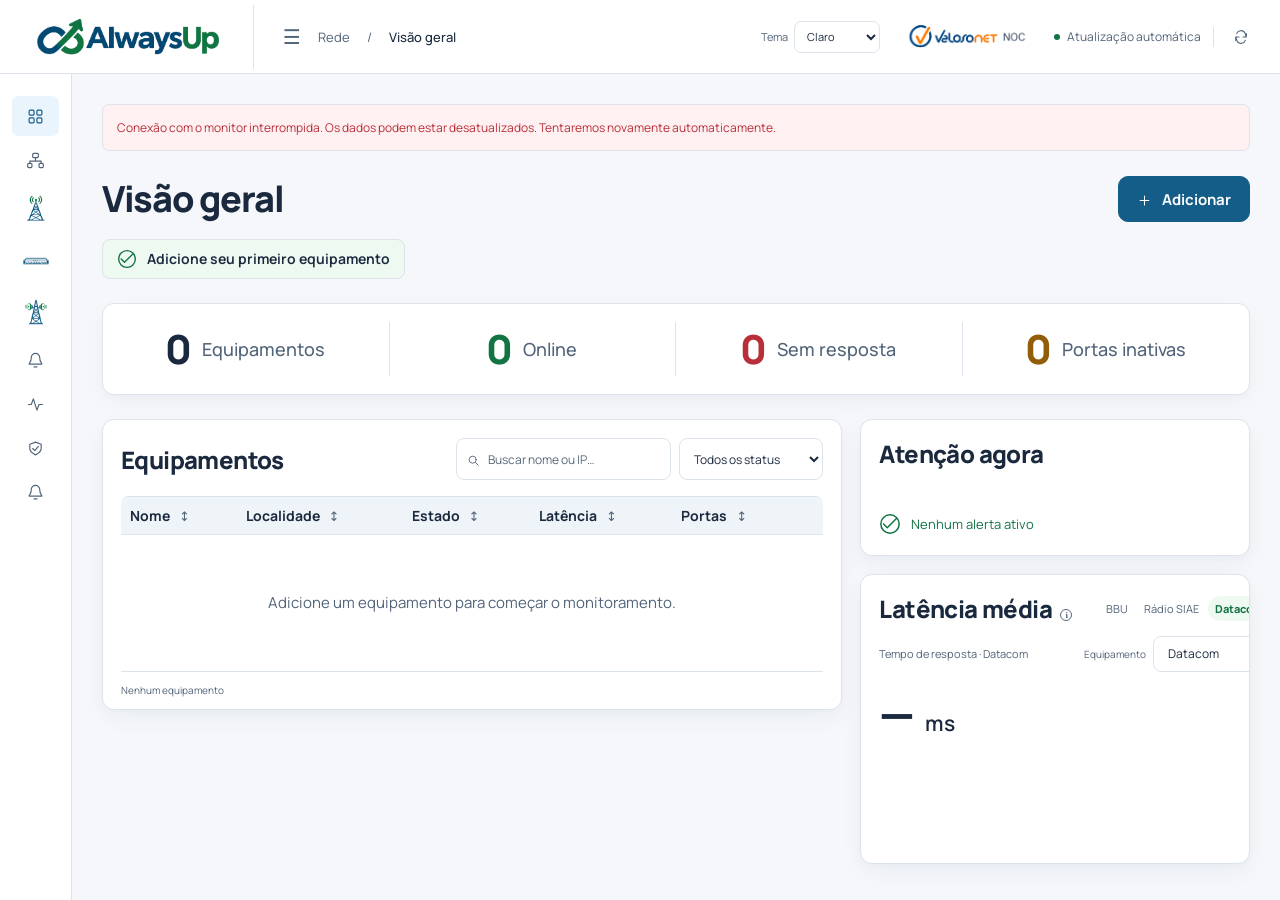
==== commit e3c0b215: "Restringe filtro de cidades aos Datacoms e restaura cards dos radios" ====
--- a/static/index.html
+++ b/static/index.html
@@ -1,6 +1,6 @@
 <!DOCTYPE html>
 <html lang="pt-BR">
-<head><meta charset="utf-8"><meta name="viewport" content="width=device-width,initial-scale=1"><meta name="theme-color" content="#ffffff"><title>AlwaysUp · Monitoramento</title><script src="/static/ui-theme.js?v=1"></script><link rel="icon" type="image/svg+xml" href="/static/favicon.svg"><link rel="stylesheet" href="/static/style.css"><link rel="stylesheet" href="/static/theme.css?v=themes-cities-1"><link rel="stylesheet" href="/static/layout.css"><script src="/static/device-locations.js?v=1" defer></script><script src="/static/app.js?v=cities-6" defer></script><link rel="stylesheet" href="/static/traffic.css"><script src="/static/traffic.js" defer></script><link rel="stylesheet" href="/static/data-management.css?v=themes-cities-1"><script src="/static/data-management.js" defer></script><link rel="stylesheet" href="/static/notifications.css"><script src="/static/notifications.js" defer></script><link rel="stylesheet" href="/static/modern.css?v=themes-cities-1"><link rel="stylesheet" href="/static/backbone.css?v=themes-cities-1"><script src="/static/radio-map-state.js?v=access-2" defer></script><script src="/static/backbone-layout.js?v=compact-2" defer></script><script src="/static/ospf-state.js?v=1" defer></script><script src="/static/backbone.js?v=wheel-13" defer></script><link rel="stylesheet" href="/static/accessibility.css?v=themes-cities-1"><script src="/static/accessibility.js?v=simple-menu-2" defer></script><link rel="preload" href="/static/fonts/Manrope-Variable.ttf" as="font" type="font/ttf" crossorigin><link rel="stylesheet" href="/static/typography.css?v=manrope-1"><link rel="stylesheet" href="/static/overview.css?v=themes-cities-1"><script src="/static/overview.js?v=cities-2" defer></script><link rel="stylesheet" href="/static/radio-routes.css?v=themes-cities-1"><link rel="stylesheet" href="/static/equipment-cards.css?v=cities-4"><link rel="stylesheet" href="/static/appearance.css?v=1"></head>
+<head><meta charset="utf-8"><meta name="viewport" content="width=device-width,initial-scale=1"><meta name="theme-color" content="#ffffff"><title>AlwaysUp · Monitoramento</title><script src="/static/ui-theme.js?v=1"></script><link rel="icon" type="image/svg+xml" href="/static/favicon.svg"><link rel="stylesheet" href="/static/style.css"><link rel="stylesheet" href="/static/theme.css?v=themes-cities-1"><link rel="stylesheet" href="/static/layout.css"><script src="/static/device-locations.js?v=1" defer></script><script src="/static/app.js?v=datacom-cities-7" defer></script><link rel="stylesheet" href="/static/traffic.css"><script src="/static/traffic.js" defer></script><link rel="stylesheet" href="/static/data-management.css?v=themes-cities-1"><script src="/static/data-management.js" defer></script><link rel="stylesheet" href="/static/notifications.css"><script src="/static/notifications.js" defer></script><link rel="stylesheet" href="/static/modern.css?v=themes-cities-1"><link rel="stylesheet" href="/static/backbone.css?v=click-details-2"><script src="/static/radio-map-state.js?v=access-2" defer></script><script src="/static/backbone-layout.js?v=readable-3" defer></script><script src="/static/ospf-state.js?v=1" defer></script><script src="/static/map-labels.js?v=1" defer></script><script src="/static/backbone.js?v=click-details-14" defer></script><link rel="stylesheet" href="/static/accessibility.css?v=themes-cities-1"><script src="/static/accessibility.js?v=simple-menu-2" defer></script><link rel="preload" href="/static/fonts/Manrope-Variable.ttf" as="font" type="font/ttf" crossorigin><link rel="stylesheet" href="/static/typography.css?v=manrope-1"><link rel="stylesheet" href="/static/overview.css?v=themes-cities-1"><script src="/static/overview.js?v=cities-2" defer></script><link rel="stylesheet" href="/static/radio-routes.css?v=themes-cities-1"><link rel="stylesheet" href="/static/equipment-cards.css?v=cities-4"><link rel="stylesheet" href="/static/appearance.css?v=1"></head>
 <body data-layout="compact" data-view="overview">
 <a class="skip-link" href="#main-content">Pular para o conteúdo principal</a>
 <aside class="sidebar" id="main-sidebar">
@@ -32,7 +32,7 @@
     <article class="panel chart-panel"><div class="panel-heading"><div><h2>Latência média <span class="info-mark" title="Média por instante das respostas de ping do tipo selecionado. Perdas não contam como zero. A linha é interrompida nos instantes sem respostas.">i</span></h2><p id="latency-scope">Tempo de resposta · Datacom</p></div><label class="latency-filter" for="latency-kind">Equipamento<select id="latency-kind" aria-controls="latency-chart chart-average"><option value="ping">BBU</option><option value="siae">Rádio SIAE</option><option value="datacom" selected>Datacom</option></select></label></div><div class="chart-summary"><strong id="chart-average">— <small>ms</small></strong><span id="latency-sample-scope">Média por instante</span></div><div class="chart-container" id="latency-chart"></div><div class="chart-footer"><span><i class="legend-dot"></i> Latência média</span><span>ICMP · até 720 amostras</span></div></article>
     <article class="panel event-panel"><div class="panel-heading"><div><h2>Últimos eventos</h2><p>O que está acontecendo na sua rede</p></div><span data-icon="activity"></span></div><div id="recent-events"></div><button class="text-button" id="all-events">Ver todos os eventos <span>→</span></button></article>
   </section>
-  <span id="devices-home" hidden></span><section class="panel devices-panel" id="devices-section"><div class="panel-heading table-heading"><div><h2><span id="table-title">Equipamentos</span> <span class="count-chip" id="table-count">0</span></h2><p id="table-description">Acompanhe a disponibilidade de cada ponto da rede.</p></div><div class="table-controls" id="device-filters"><label class="search"><span data-icon="search"></span><input type="search" id="search" placeholder="Buscar nome ou IP…" aria-label="Buscar equipamento"></label><label class="sr-only" for="city-filter">Filtrar por cidade</label><select id="city-filter"><option value="all">Todas as cidades</option></select><label class="sr-only" for="state-filter">Filtrar por status</label><select id="state-filter"><option value="all">Todos os status</option><option value="online">Online</option><option value="unstable">Instável</option><option value="offline">Sem ping</option><option value="pending">Aguardando</option><option value="error">Erro de coleta</option></select></div></div><div class="table-scroll"><table><thead><tr><th>Equipamento</th><th>Endereço IP</th><th>Status</th><th>Latência</th><th>Perdas consecutivas</th><th>Última checagem</th><th><span class="sr-only">Ações</span></th></tr></thead><tbody id="device-rows"></tbody></table></div><div class="table-footer"><span id="table-summary">Nenhum equipamento</span><span><i class="live-dot"></i> Ping por equipamento · alerta após 20 perdas</span></div></section>
+  <span id="devices-home" hidden></span><section class="panel devices-panel" id="devices-section"><div class="panel-heading table-heading"><div><h2><span id="table-title">Equipamentos</span> <span class="count-chip" id="table-count">0</span></h2><p id="table-description">Acompanhe a disponibilidade de cada ponto da rede.</p></div><div class="table-controls" id="device-filters"><label class="search"><span data-icon="search"></span><input type="search" id="search" placeholder="Buscar nome ou IP…" aria-label="Buscar equipamento"></label><label class="sr-only" id="city-filter-label" for="city-filter" hidden>Filtrar por cidade</label><select id="city-filter" hidden><option value="all">Todas as cidades</option></select><label class="sr-only" for="state-filter">Filtrar por status</label><select id="state-filter"><option value="all">Todos os status</option><option value="online">Online</option><option value="unstable">Instável</option><option value="offline">Sem ping</option><option value="pending">Aguardando</option><option value="error">Erro de coleta</option></select></div></div><div class="table-scroll"><table><thead><tr><th>Equipamento</th><th>Endereço IP</th><th>Status</th><th>Latência</th><th>Perdas consecutivas</th><th>Última checagem</th><th><span class="sr-only">Ações</span></th></tr></thead><tbody id="device-rows"></tbody></table></div><div class="table-footer"><span id="table-summary">Nenhum equipamento</span><span><i class="live-dot"></i> Ping por equipamento · alerta após 20 perdas</span></div></section>
   <section class="panel equipment-panel" id="bbu-section" hidden aria-label="Cartões das BBUs"><div class="panel-heading equipment-panel-heading"><div><h2>BBUs monitoradas</h2><p>Ping, latência e perdas por equipamento.</p></div><div class="equipment-card-toolbar" id="bbu-toolbar"></div></div><div class="bbu-card-grid" id="bbu-content"></div></section>
   <section class="panel equipment-panel" id="ports-section" hidden><div class="panel-heading equipment-panel-heading"><div><h2>Datacoms monitorados</h2><p>Portas, sinais e circuitos por equipamento.</p></div><div class="datacom-toolbar equipment-card-toolbar" id="datacom-toolbar" hidden></div><div class="traffic-panel-actions"><button type="button" class="button secondary" id="open-traffic-dashboard"><span data-icon="activity"></span>Consumo 24h</button><span class="subtle-tag">Datacom</span></div></div><div id="ports-content"></div><ul class="circuit-legend" aria-label="Estados dos circuitos"><li><i class="online" aria-hidden="true"></i>Funcionando</li><li><i class="unstable" aria-hidden="true"></i>Alerta</li><li><i class="offline" aria-hidden="true"></i>Sem ping</li><li><i class="pending" aria-hidden="true"></i>Sem leitura</li></ul></section>
   <section class="panel equipment-panel" id="siae-section" hidden><div class="panel-heading equipment-panel-heading"><div><h2>Trechos de rádio</h2><p>Ping e consumo organizados por trecho e rede.</p></div><div class="equipment-card-toolbar" id="radio-toolbar" hidden></div></div><div class="radio-legend" aria-label="Estado dos rádios"><span class="radio-up">● Respondendo até 200 ms</span><span class="radio-high">● Ping acima de 200 ms</span><span class="radio-down">● Sem ping</span><span>● Sem leitura</span></div><div id="siae-content" class="siae-cards"></div></section>
@@ -84,18 +84,18 @@
 <div class="backbone-toolbar">
  <div class="backbone-overview"><strong>Fibra e rádio</strong></div>
  <div class="backbone-actions"><label class="backbone-view-label" for="backbone-scope">Trecho<select id="backbone-scope"><option value="all">Todos os trechos</option><option value="backbone">Manaus, Coari e Tefé</option><option value="tefe-tabatinga">Tefé → Tabatinga</option></select></label>
-  <label class="backbone-view-label" for="backbone-display">Exibir<select id="backbone-display"><option value="traffic">Tráfego</option><option value="full">Todos os detalhes</option><option value="clean">Somente os pontos</option></select></label>
+  <label class="backbone-view-label" for="backbone-display">Exibir<select id="backbone-display"><option value="traffic">Tráfego</option><option value="clean">Somente os pontos</option></select></label>
   <div class="map-view-controls" role="group" aria-label="Visualização do mapa"><button class="button secondary" id="backbone-fit">Ajustar à largura</button><button type="button" class="button secondary" id="backbone-fullscreen" aria-pressed="false">Tela cheia</button></div>
  </div>
 </div>
 <div id="backbone-ospf" class="ospf-panel" role="region" aria-label="OSPF das INFOVIAs no Escritório Tefé"></div>
 <p id="backbone-error" class="form-error" hidden></p>
 <a class="skip-link" href="#backbone-after-map">Pular o desenho do mapa</a>
-<div class="backbone-scroll" tabindex="0" role="region" aria-label="Área de navegação do mapa" aria-describedby="map-move-help"><svg id="backbone-map" data-display="traffic" viewBox="0 0 1920 820" role="group" aria-label="Backbone Veloso NOC · fibras e rádios até Tabatinga"></svg></div>
+<div class="backbone-scroll" tabindex="0" role="region" aria-label="Área de navegação do mapa" aria-describedby="map-move-help"><svg id="backbone-map" data-display="traffic" viewBox="0 0 1920 940" role="group" aria-label="Backbone Veloso NOC · fibras e rádios até Tabatinga"></svg></div>
 <div class="backbone-footer" id="backbone-after-map" tabindex="-1">
  <div class="backbone-legend" aria-label="Legenda das fibras e rádios"><span class="up">● Fibra ativa</span><span class="down">● Caída</span><span class="map-radio-up">● Rádio ativo</span><span class="map-radio-high">● Rádio acima de 200 ms</span><span class="error">● Erro de coleta</span><span>┄ Sem leitura / manutenção</span></div>
  <span id="backbone-summary" role="status">Carregando fibras…</span>
- <details class="backbone-help"><summary>Como usar o mapa</summary><div><p class="map-move-help" id="map-move-help">Use a roda do mouse para ampliar ou reduzir no ponto do cursor. Arraste para mover. Pelo teclado: setas para mover, + e − para zoom. Use Ajustar à largura para ampliar o desenho; se necessário, role para baixo ou use Tela cheia.</p><p class="backbone-note">Passe o mouse, use Tab ou toque em um enlace para consultar seus dados. Cada ponto de rádio agrupa os APs e STs da localidade; clique no ponto ou no enlace para consultar ou cadastrar cada equipamento. Clique em um ponto para cadastrar ou abrir o equipamento. Em Exibir, escolha Todos os detalhes para mostrar IPs e sinais no desenho. As leituras dependem do cadastro e da coleta.</p></div></details>
+ <details class="backbone-help"><summary>Como usar o mapa</summary><div><p class="map-move-help" id="map-move-help">Use a roda do mouse para ampliar ou reduzir no ponto do cursor. Arraste para mover. Pelo teclado: setas para mover, + e − para zoom. Use Ajustar à largura para ampliar o desenho; se necessário, role para baixo ou use Tela cheia.</p><p class="backbone-note">Clique ou toque em um enlace para consultar seus dados. Pelo teclado, selecione com Tab e abra com Enter ou Espaço. Cada ponto de rádio agrupa os APs e STs da localidade; clique no ponto ou no enlace para consultar ou cadastrar cada equipamento. Clique em um ponto para cadastrar ou abrir o equipamento. Portas, IPs, sinais e leituras das duas pontas aparecem no painel do trecho selecionado. Use Esc ou × para fechar. As leituras dependem do cadastro e da coleta.</p></div></details>
 </div>
 </section>
 <div id="backbone-info" class="backbone-info" role="region" aria-label="Detalhes da fibra" hidden></div>
--- a/static/backbone.css
+++ b/static/backbone.css
@@ -144,3 +144,18 @@
 .ospf-peer[data-status=down] .ospf-state,.ospf-detail[data-status=down]>strong,#backbone-map .ospf-caption[data-status=down]{color:var(--red);fill:var(--red)}
 #backbone-map .ospf-caption{font-size:11px;font-weight:650}
 @media(max-width:640px){.ospf-panel{gap:4px}.ospf-panel-title{width:100%;flex-direction:row;justify-content:space-between;padding:4px}.ospf-peer{min-width:0;flex-basis:100%;padding:5px 9px}.ospf-peer strong{margin-bottom:1px}}
+
+/* Summary-only map: complete telemetry opens explicitly in the selected link panel. */
+#backbone-map .fiber-caption{pointer-events:bounding-box;cursor:pointer}
+#backbone-map .fiber-route-name{font-size:13px;font-weight:700;fill:var(--ink)}
+#backbone-map .fiber-label-leader{fill:none;stroke:var(--muted);stroke-width:1;stroke-dasharray:2 3;opacity:.65;pointer-events:none}
+#backbone-map .radio-access-caption{display:none}
+#backbone-map[data-display=clean] .fiber-caption,#backbone-map[data-display=clean] .fiber-label-leader{display:none}
+#backbone-map [aria-expanded=true] .fiber-stroke,#backbone-map [aria-expanded=true] .radio-stroke{stroke-width:6}
+#backbone-map [aria-expanded=true] .radio-access-stroke{stroke-width:4}
+#backbone-map [aria-expanded=true] circle:not(.node-halo):not(.radio-halo){stroke-width:4}
+.backbone-info{width:min(380px,calc(100vw - 32px));padding:18px;border-radius:12px;border-color:var(--line);box-shadow:0 12px 48px #10182330}
+.backbone-info>.backbone-link-direction{margin:6px 20px 12px 0;color:var(--ink);font-size:12px;font-weight:650}
+.backbone-info>strong{display:block;margin-right:24px;font-size:14px;line-height:1.6}
+.backbone-info .backbone-dismiss{position:absolute;right:8px;top:8px;min-height:32px;min-width:32px}
+.backbone-info>div>p{margin:6px 0}
